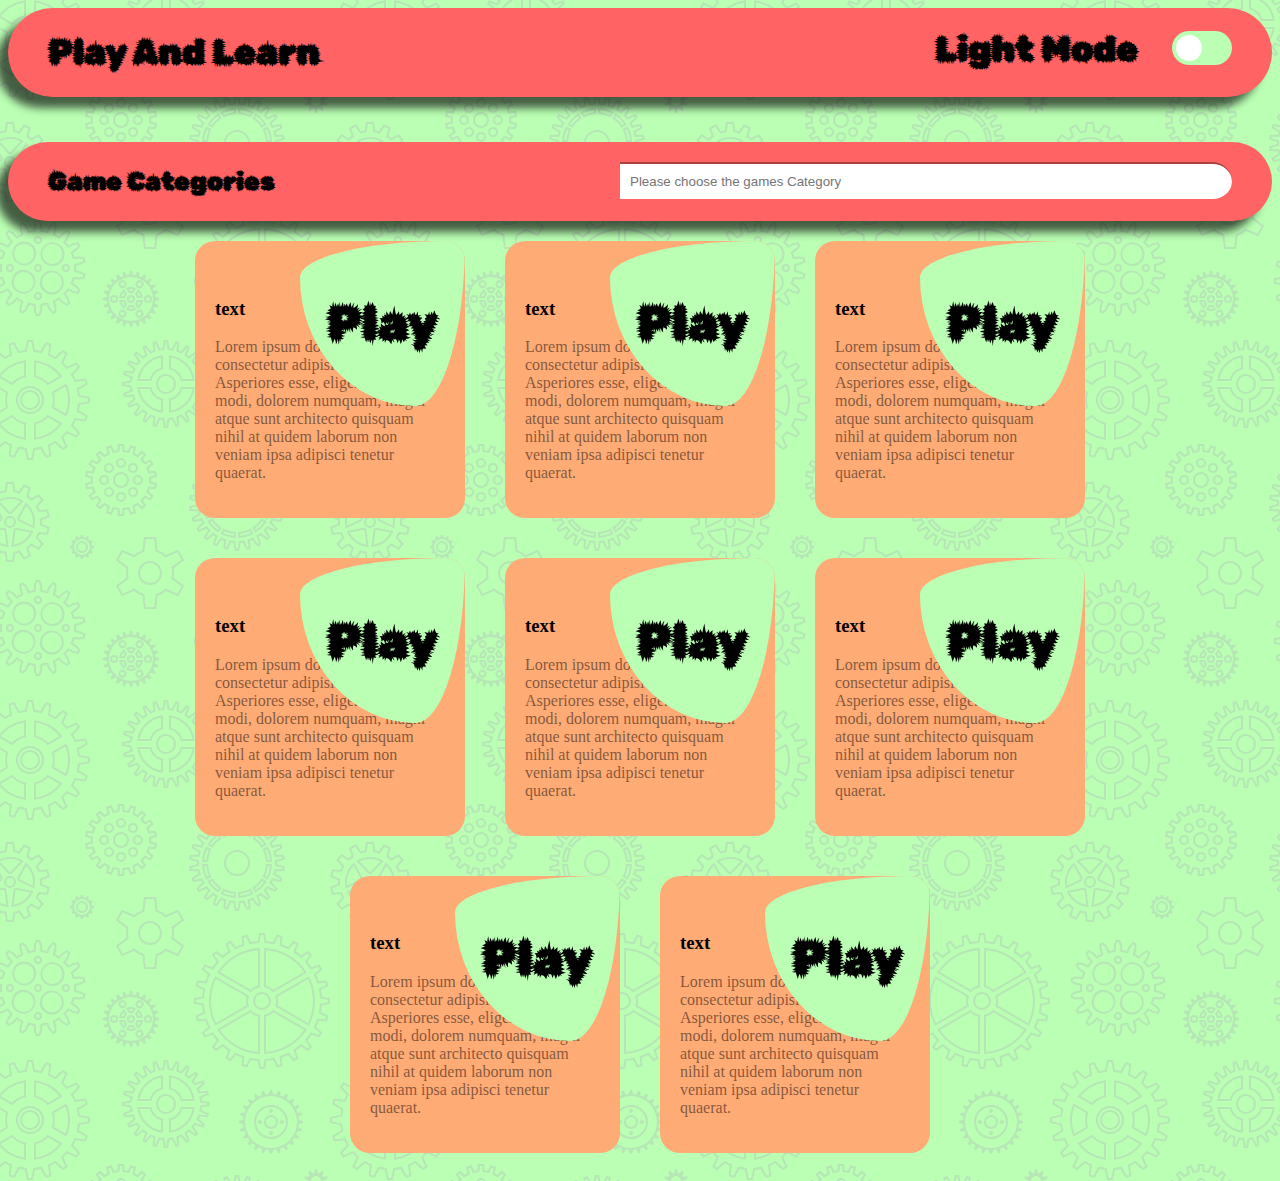
==== index.html @ 205e4d9d "creating nav ,  catagory and box HTML and CSS" ====
<!DOCTYPE html>
<html lang="en">
<head>
    <meta charset="UTF-8">
    <meta http-equiv="X-UA-Compatible" content="IE=edge">
    <meta name="viewport" content="width=device-width, initial-scale=1.0">
    <!-- font awesome -->
    <link rel="stylesheet" href="https://use.fontawesome.com/releases/v5.15.4/css/all.css" integrity="sha384-DyZ88mC6Up2uqS4h/KRgHuoeGwBcD4Ng9SiP4dIRy0EXTlnuz47vAwmeGwVChigm" crossorigin="anonymous">
    <title>Learn and play</title>
    <link rel="stylesheet" href="css/style.css">
</head>
<body>
    <nav>
        <div class="container">
            <div class="lift-side">
                <div class="title">
                    <h1>Play And Learn</h1>
                </div>
            </div>
            <div class="right-side">
                <div class="theme-switch-wrapper">
                    <span id="toggle-icon">
                        <span class="toggle-text">Light Mode</span>
                        <i class="fas fa-sun"></i>
                    </span>
                    <label class="theme-switch">
                        <input type="checkbox">
                        <div class="slider round"></div>
                    </label>
               </div>
            </div>
        </div>
    </nav>
    <div class="category-section">
        <div class="container">
            <div class="category-box">
                <label for="game-categoryr">Game Categories</label>
                <input list="game-category" id="game-category-input" name="game-category-input" 
                placeholder="Please choose the games Category"/>
                <datalist id="game-category">
                    <option value="fast typing">
                    <option value="english">
                  </datalist>
            </div>
        </div>
    </div>
    <div class="link-section">
        <div class="container">
            <div class="box-container">
                <div class="box">
                    <div class="color">
                        <p>Play</p>
                    </div>
                    <div class="img">
                        <img src="https://cdn.vox-cdn.com/thumbor/6itLJS9BZ-B5gXPjM1AB_z-ZKVI=/0x0:3000x2000/1200x800/filters:focal(1260x760:1740x1240)/cdn.vox-cdn.com/uploads/chorus_image/image/65890203/iStock_1067331614.7.jpg" alt="">
                    </div>
                    <div class="box-text">
                        <div class="header">
                            <h3>text</h3>
                        </div>
                        <div class="description">
                            <p>Lorem ipsum dolor sit amet consectetur adipisicing elit. Asperiores esse, eligendi fugiat modi, dolorem numquam, magni atque sunt architecto quisquam nihil at quidem laborum non veniam ipsa adipisci tenetur quaerat.</p>
                        </div>
                    </div>
                </div>
                <div class="box">
                    <div class="color">
                        <p>Play</p>
                    </div>
                    <div class="img">
                        <img src="https://cdn.vox-cdn.com/thumbor/6itLJS9BZ-B5gXPjM1AB_z-ZKVI=/0x0:3000x2000/1200x800/filters:focal(1260x760:1740x1240)/cdn.vox-cdn.com/uploads/chorus_image/image/65890203/iStock_1067331614.7.jpg" alt="">
                    </div>
                    <div class="box-text">
                        <div class="header">
                            <h3>text</h3>
                        </div>
                        <div class="description">
                            <p>Lorem ipsum dolor sit amet consectetur adipisicing elit. Asperiores esse, eligendi fugiat modi, dolorem numquam, magni atque sunt architecto quisquam nihil at quidem laborum non veniam ipsa adipisci tenetur quaerat.</p>
                        </div>
                    </div>
                </div>
                <div class="box">
                    <div class="color">
                        <p>Play</p>
                    </div>
                    <div class="img">
                        <img src="https://cdn.vox-cdn.com/thumbor/6itLJS9BZ-B5gXPjM1AB_z-ZKVI=/0x0:3000x2000/1200x800/filters:focal(1260x760:1740x1240)/cdn.vox-cdn.com/uploads/chorus_image/image/65890203/iStock_1067331614.7.jpg" alt="">
                    </div>
                    <div class="box-text">
                        <div class="header">
                            <h3>text</h3>
                        </div>
                        <div class="description">
                            <p>Lorem ipsum dolor sit amet consectetur adipisicing elit. Asperiores esse, eligendi fugiat modi, dolorem numquam, magni atque sunt architecto quisquam nihil at quidem laborum non veniam ipsa adipisci tenetur quaerat.</p>
                        </div>
                    </div>
                </div>
                <div class="box">
                    <div class="color">
                        <p>Play</p>
                    </div>
                    <div class="img">
                        <img src="https://cdn.vox-cdn.com/thumbor/6itLJS9BZ-B5gXPjM1AB_z-ZKVI=/0x0:3000x2000/1200x800/filters:focal(1260x760:1740x1240)/cdn.vox-cdn.com/uploads/chorus_image/image/65890203/iStock_1067331614.7.jpg" alt="">
                    </div>
                    <div class="box-text">
                        <div class="header">
                            <h3>text</h3>
                        </div>
                        <div class="description">
                            <p>Lorem ipsum dolor sit amet consectetur adipisicing elit. Asperiores esse, eligendi fugiat modi, dolorem numquam, magni atque sunt architecto quisquam nihil at quidem laborum non veniam ipsa adipisci tenetur quaerat.</p>
                        </div>
                    </div>
                </div>
                <div class="box">
                    <div class="color">
                        <p>Play</p>
                    </div>
                    <div class="img">
                        <img src="https://cdn.vox-cdn.com/thumbor/6itLJS9BZ-B5gXPjM1AB_z-ZKVI=/0x0:3000x2000/1200x800/filters:focal(1260x760:1740x1240)/cdn.vox-cdn.com/uploads/chorus_image/image/65890203/iStock_1067331614.7.jpg" alt="">
                    </div>
                    <div class="box-text">
                        <div class="header">
                            <h3>text</h3>
                        </div>
                        <div class="description">
                            <p>Lorem ipsum dolor sit amet consectetur adipisicing elit. Asperiores esse, eligendi fugiat modi, dolorem numquam, magni atque sunt architecto quisquam nihil at quidem laborum non veniam ipsa adipisci tenetur quaerat.</p>
                        </div>
                    </div>
                </div>
                <div class="box">
                    <div class="color">
                        <p>Play</p>
                    </div>
                    <div class="img">
                        <img src="https://cdn.vox-cdn.com/thumbor/6itLJS9BZ-B5gXPjM1AB_z-ZKVI=/0x0:3000x2000/1200x800/filters:focal(1260x760:1740x1240)/cdn.vox-cdn.com/uploads/chorus_image/image/65890203/iStock_1067331614.7.jpg" alt="">
                    </div>
                    <div class="box-text">
                        <div class="header">
                            <h3>text</h3>
                        </div>
                        <div class="description">
                            <p>Lorem ipsum dolor sit amet consectetur adipisicing elit. Asperiores esse, eligendi fugiat modi, dolorem numquam, magni atque sunt architecto quisquam nihil at quidem laborum non veniam ipsa adipisci tenetur quaerat.</p>
                        </div>
                    </div>
                </div>
                <div class="box">
                    <div class="color">
                        <p>Play</p>
                    </div>
                    <div class="img">
                        <img src="https://cdn.vox-cdn.com/thumbor/6itLJS9BZ-B5gXPjM1AB_z-ZKVI=/0x0:3000x2000/1200x800/filters:focal(1260x760:1740x1240)/cdn.vox-cdn.com/uploads/chorus_image/image/65890203/iStock_1067331614.7.jpg" alt="">
                    </div>
                    <div class="box-text">
                        <div class="header">
                            <h3>text</h3>
                        </div>
                        <div class="description">
                            <p>Lorem ipsum dolor sit amet consectetur adipisicing elit. Asperiores esse, eligendi fugiat modi, dolorem numquam, magni atque sunt architecto quisquam nihil at quidem laborum non veniam ipsa adipisci tenetur quaerat.</p>
                        </div>
                    </div>
                </div>
                <div class="box">
                    <div class="color">
                        <p>Play</p>
                    </div>
                    <div class="img">
                        <img src="https://cdn.vox-cdn.com/thumbor/6itLJS9BZ-B5gXPjM1AB_z-ZKVI=/0x0:3000x2000/1200x800/filters:focal(1260x760:1740x1240)/cdn.vox-cdn.com/uploads/chorus_image/image/65890203/iStock_1067331614.7.jpg" alt="">
                    </div>
                    <div class="box-text">
                        <div class="header">
                            <h3>text</h3>
                        </div>
                        <div class="description">
                            <p>Lorem ipsum dolor sit amet consectetur adipisicing elit. Asperiores esse, eligendi fugiat modi, dolorem numquam, magni atque sunt architecto quisquam nihil at quidem laborum non veniam ipsa adipisci tenetur quaerat.</p>
                        </div>
                    </div>
                </div>
            </div>
        </div>
    </div>
    <script src="js/index.js"></script>
</body>
</html>
---- css/style.css ----
@import url("https://fonts.googleapis.com/css2?family=Barlow:wght@100;200;300;400;500;600;700;800&family=Comfortaa&family=Inconsolata:wght@200;300;400;500;600;700;800;900&family=Kaushan+Script&family=Montserrat:wght@100;200;300;400;500;800&family=Oswald:wght@200;300;400;500;600;700&family=Rubik+Beastly&display=swap");

:root {
  --color1: #ff6363;
  --color2: #ffab76;
  --color3: #fffda2;
  --color4: #baffb4;
  --textColor: black;
  --PColor: rgba(0, 0, 0, 0.5);
  --shadow: #000000a1;
}

[data-theme="dark"] {
  --color2: #527374;
  --color1: #4fbdba;
  --color3: #35858b;
  --color4: #072227;
  --textColor: white;
  --PColor: rgba(255, 255, 255, 0.5);
  --shadow: #8b8989a1;
}

body {
  background-color: var(--color4);
  background-image: url("data:image/svg+xml,%3Csvg xmlns='http://www.w3.org/2000/svg' width='360' height='360' viewBox='0 0 360 360'%3E%3Cpath fill='%23a89bbd' fill-opacity='0.26' d='M0 85.02l4.62-4.27a49.09 49.09 0 0 0 7.33 3.74l-1.2 10.24 2.66.87 5.05-9c2.62.65 5.34 1.08 8.12 1.28L28.6 98h2.8l2.02-10.12c2.74-.2 5.46-.62 8.12-1.28l5.05 8.99 2.66-.86-1.2-10.24c2.55-1.03 5-2.29 7.33-3.74l7.58 7 2.26-1.65-4.3-9.38a48.3 48.3 0 0 0 5.8-5.8l9.38 4.3 1.65-2.26-7-7.58a49.09 49.09 0 0 0 3.74-7.33l10.24 1.2.87-2.66-9-5.05a48.07 48.07 0 0 0 1.28-8.12L88 41.4v-2.8l-10.12-2.02c-.2-2.74-.62-5.46-1.28-8.12l8.99-5.05-.86-2.66-10.24 1.2c-1.03-2.55-2.29-5-3.74-7.33l7-7.58-1.65-2.26-9.38 4.3a48.3 48.3 0 0 0-5.8-5.8L62.42 0h2.16l-1.25 2.72a50.31 50.31 0 0 1 3.95 3.95l9.5-4.36 3.52 4.85-7.08 7.68c.94 1.6 1.79 3.27 2.54 4.98l10.38-1.21 1.85 5.7-9.11 5.12c.39 1.8.68 3.65.87 5.52L90 37v6l-10.25 2.05a49.9 49.9 0 0 1-.87 5.52l9.11 5.12-1.85 5.7-10.38-1.21c-.75 1.7-1.6 3.37-2.54 4.98l7.08 7.68-3.52 4.85-9.5-4.36a50.31 50.31 0 0 1-3.95 3.95l4.36 9.5-4.85 3.52-7.68-7.08c-1.6.94-3.27 1.79-4.98 2.54l1.21 10.38-5.7 1.85-5.12-9.11c-1.8.39-3.65.68-5.52.87L33 100h-6l-2.05-10.25a49.9 49.9 0 0 1-5.52-.87l-5.12 9.11-5.7-1.85 1.21-10.38c-1.7-.75-3.37-1.6-4.98-2.54L0 87.68v-2.66zM0 52.7V27.3l8.38 4.84a22.96 22.96 0 0 0 0 15.72L0 52.7zm0-39.16A39.91 39.91 0 0 1 26 .2v17.15a22.98 22.98 0 0 0-13.62 7.86L0 18.06v-4.52zm0 52.92v-4.52l12.38-7.15A22.98 22.98 0 0 0 26 62.65V79.8A39.91 39.91 0 0 1 0 66.46zM34 79.8V62.65a22.98 22.98 0 0 0 13.62-7.86l14.85 8.58A39.97 39.97 0 0 1 34 79.8zm32.48-23.36l-14.86-8.58a22.96 22.96 0 0 0 0-15.72l14.86-8.58A39.86 39.86 0 0 1 70 40a39.9 39.9 0 0 1-3.52 16.44zm-4.01-39.8L47.62 25.2A22.98 22.98 0 0 0 34 17.35V.2a39.97 39.97 0 0 1 28.47 16.43v.01zM0 50.38l5.98-3.45a25.01 25.01 0 0 1 0-13.88L0 29.6v20.78zm.5-34.35l11.48 6.63c3.27-3.4 7.44-5.8 12.02-6.94V2.47A37.96 37.96 0 0 0 .5 16.04v-.01zm0 47.92A37.96 37.96 0 0 0 24 77.53V64.28a24.97 24.97 0 0 1-12.02-6.95L.5 63.96v-.01zM36 77.53a37.96 37.96 0 0 0 23.5-13.57l-11.48-6.63A24.97 24.97 0 0 1 36 64.28v13.25zm29.5-23.96a37.91 37.91 0 0 0 0-27.14l-11.48 6.63a25.01 25.01 0 0 1 0 13.88l11.49 6.63h-.01zm-6-37.53A37.96 37.96 0 0 0 36 2.47v13.25c4.66 1.15 8.8 3.6 12.02 6.95l11.48-6.63zM30 54a14 14 0 1 1 0-28 14 14 0 0 1 0 28zm0-2a12 12 0 1 0 0-24 12 12 0 0 0 0 24zm0-2a10 10 0 1 1 0-20 10 10 0 0 1 0 20zm0-2a8 8 0 1 0 0-16 8 8 0 0 0 0 16zm77.47 45.17l-1.62-5.97 5.67-2.06 2.61 5.64c1.09-.25 2.2-.44 3.33-.58l.52-6.2h6.04l.52 6.2c1.13.14 2.24.33 3.33.58l2.6-5.64 5.68 2.06-1.62 5.97c1.02.51 2 1.07 2.95 1.69l4.35-4.38 4.62 3.88-3.53 5c.8.84 1.53 1.71 2.23 2.62l5.52-2.6 3.02 5.23-4.98 3.46c.46 1.06.86 2.14 1.2 3.25l6.02-.54 1.05 5.94-5.84 1.54c.07 1.16.07 2.32 0 3.48l5.84 1.54-1.05 5.94-6.02-.54c-.34 1.1-.74 2.2-1.2 3.25l4.98 3.46-3.02 5.22-5.52-2.6c-.7.92-1.44 1.8-2.23 2.62l3.53 5-4.62 3.89-4.35-4.38a30.2 30.2 0 0 1-2.95 1.69l1.62 5.97-5.67 2.06-2.61-5.64c-1.09.25-2.2.44-3.33.58l-.52 6.2h-6.04l-.52-6.2a30.27 30.27 0 0 1-3.33-.58l-2.6 5.64-5.68-2.06 1.62-5.97c-1.01-.5-2-1.07-2.95-1.69l-4.35 4.38-4.62-3.88 3.53-5a32.5 32.5 0 0 1-2.23-2.62l-5.52 2.6-3.02-5.23 4.98-3.46a29.66 29.66 0 0 1-1.2-3.25l-6.02.54-1.05-5.94 5.84-1.54a30.28 30.28 0 0 1 0-3.48l-5.84-1.54 1.05-5.94 6.02.54c.34-1.1.74-2.2 1.2-3.25l-4.98-3.46 3.02-5.22 5.52 2.6c.7-.92 1.44-1.8 2.23-2.62l-3.53-5 4.62-3.89 4.35 4.38a30.2 30.2 0 0 1 2.95-1.69zm15.2-1.12l-.5-6.05h-2.34l-.5 6.05c-2.18.13-4.3.5-6.32 1.1l-2.54-5.5-2.2.8 1.6 5.85a27.97 27.97 0 0 0-5.56 3.21l-4.27-4.3-1.79 1.5 3.5 4.95a28.14 28.14 0 0 0-4.12 4.92l-5.5-2.59-1.16 2.02 4.98 3.46a27.8 27.8 0 0 0-2.2 6.03l-6.03-.55-.4 2.3 5.86 1.54a28.3 28.3 0 0 0 0 6.42l-5.87 1.55.4 2.3 6.05-.56a27.8 27.8 0 0 0 2.2 6.03l-5 3.47 1.17 2.02 5.49-2.59a28.14 28.14 0 0 0 4.12 4.92l-3.5 4.96 1.79 1.5 4.27-4.31a27.97 27.97 0 0 0 5.56 3.21l-1.6 5.85 2.2.8 2.54-5.5c2.02.6 4.14.97 6.32 1.1l.5 6.05h2.34l.5-6.05c2.18-.13 4.3-.5 6.32-1.1l2.54 5.5 2.2-.8-1.6-5.85a27.97 27.97 0 0 0 5.56-3.21l4.27 4.3 1.79-1.5-3.5-4.95a28.14 28.14 0 0 0 4.12-4.92l5.5 2.59 1.16-2.02-4.98-3.46a27.8 27.8 0 0 0 2.2-6.03l6.03.55.4-2.3-5.86-1.54a28.3 28.3 0 0 0 0-6.42l5.87-1.55-.4-2.3-6.05.56a27.8 27.8 0 0 0-2.2-6.03l4.99-3.46-1.17-2.02-5.49 2.59a28.14 28.14 0 0 0-4.12-4.92l3.5-4.96-1.79-1.5-4.27 4.31a27.97 27.97 0 0 0-5.56-3.21l1.6-5.85-2.2-.8-2.54 5.5c-2.02-.6-4.14-.97-6.32-1.1l.01-.01zM121 128a8 8 0 1 1 0-16 8 8 0 0 1 0 16zm0-2a6 6 0 1 0 0-12 6 6 0 0 0 0 12zm0-18a5 5 0 1 1 0-10 5 5 0 0 1 0 10zm8.49 3.51a5 5 0 1 1 6.95-7.2 5 5 0 0 1-6.95 7.2zM133 120a5 5 0 1 1 10 0 5 5 0 0 1-10 0zm-3.51 8.49a5 5 0 1 1 7.2 6.95 5 5 0 0 1-7.2-6.95zM121 132a5 5 0 1 1 0 10 5 5 0 0 1 0-10zm-8.49-3.51a5 5 0 1 1-6.95 7.2 5 5 0 0 1 6.95-7.2zM109 120a5 5 0 1 1-10 0 5 5 0 0 1 10 0zm3.51-8.49a5 5 0 1 1-7.2-6.95 5 5 0 0 1 7.2 6.95zM121 106a3 3 0 1 0 0-6 3 3 0 0 0 0 6zm9.9 4.1a3 3 0 1 0 4.39-4.09 3 3 0 0 0-4.39 4.09zm4.1 9.9a3 3 0 1 0 6 0 3 3 0 0 0-6 0zm-4.1 9.9a3 3 0 1 0 4.09 4.39 3 3 0 0 0-4.09-4.39zM121 134a3 3 0 1 0 0 6 3 3 0 0 0 0-6zm-9.9-4.1a3 3 0 1 0-4.39 4.09 3 3 0 0 0 4.39-4.09zM107 120a3 3 0 1 0-6 0 3 3 0 0 0 6 0zm4.1-9.9a3 3 0 1 0-4.09-4.39 3 3 0 0 0 4.09 4.39zm129.42-6.95v.01c.87.07 1.74.17 2.6.3l1.5-3.91 1.94-3.64 3.89.97v4.13l-.5 4.13c.83.28 1.64.59 2.44.93l2.42-3.43 2.76-3.07 3.54 1.88-1 4-1.49 3.89c.73.47 1.45.97 2.15 1.49l3.19-2.76 3.42-2.3 2.97 2.67-1.93 3.65-2.38 3.4c.6.64 1.2 1.3 1.76 1.99l3.68-1.94 3.85-1.48 2.29 3.28-2.7 3.11-3.12 2.82c.43.76.84 1.53 1.22 2.32l4.04-1 4.1-.5 1.43 3.73-3.37 2.37-3.7 1.98c.23.84.44 1.68.62 2.54l4.17.01 4.1.5.48 3.97-3.85 1.48-4.06 1.02c.03.87.03 1.75 0 2.62l4.06 1.02 3.85 1.48-.48 3.97-4.1.51h-4.17c-.18.86-.39 1.71-.63 2.54l3.7 1.98 3.38 2.37-1.43 3.73-4.1-.5-4.04-1c-.38.79-.79 1.56-1.22 2.32l3.13 2.82 2.7 3.11-2.3 3.28-3.85-1.48-3.68-1.95a37 37 0 0 1-1.76 2l2.38 3.41 1.93 3.64-2.97 2.67-3.42-2.3-3.19-2.76a40.1 40.1 0 0 1-2.15 1.48l1.48 3.9 1 4-3.53 1.88-2.76-3.07-2.42-3.43c-.8.33-1.61.65-2.45.93l.5 4.13v4.13l-3.88.97-1.94-3.65-1.5-3.9c-.86.13-1.73.23-2.6.31L240 187l-1 4h-4l-1-4-.52-4.16a37.6 37.6 0 0 1-2.6-.3l-1.5 3.91-1.94 3.64-3.89-.97v-4.13l.5-4.13c-.83-.28-1.64-.59-2.44-.93l-2.42 3.43-2.76 3.07-3.54-1.88 1-4 1.49-3.89c-.74-.47-1.45-.97-2.15-1.49l-3.19 2.76-3.42 2.3-2.97-2.67 1.93-3.65 2.38-3.4c-.61-.65-1.2-1.31-1.76-1.99l-3.68 1.94-3.85 1.48-2.29-3.28 2.7-3.11 3.12-2.82c-.43-.76-.84-1.53-1.22-2.32l-4.04 1-4.1.5-1.43-3.73 3.37-2.37 3.7-1.98c-.23-.84-.44-1.68-.62-2.54l-4.17-.01-4.1-.5-.48-3.97 3.85-1.48 4.06-1.02c-.03-.87-.03-1.75 0-2.62l-4.06-1.02-3.85-1.48.48-3.97 4.1-.51h4.17c.18-.86.39-1.71.63-2.54l-3.7-1.98-3.38-2.37 1.43-3.73 4.1.5 4.04 1c.38-.79.79-1.56 1.22-2.32l-3.13-2.82-2.7-3.11 2.3-3.28 3.85 1.48 3.68 1.95a37 37 0 0 1 1.76-2l-2.38-3.41-1.93-3.64 2.97-2.67 3.42 2.3 3.19 2.76c.7-.52 1.41-1.02 2.15-1.48l-1.48-3.9-1-4 3.53-1.88 2.76 3.07 2.42 3.43c.8-.33 1.61-.65 2.45-.93l-.5-4.13v-4.13l3.88-.97 1.94 3.65 1.5 3.9c.86-.13 1.73-.23 2.6-.31L234 99l1-4h4l1 4 .52 4.15zm-14.3 3.4c-1.83.54-3.6 1.21-5.3 2l-3.5-4.97-1.38-1.53-.88.47.5 2 2.16 5.67a38.09 38.09 0 0 0-4.66 3.22l-4.61-4-1.71-1.15-.75.67.97 1.82 3.47 4.98a38.22 38.22 0 0 0-3.79 4.28l-5.37-2.84-1.92-.74-.57.82 1.35 1.56 4.52 4.09a37.9 37.9 0 0 0-2.64 5l-5.89-1.45-2.04-.25-.36.94 1.69 1.18 5.36 2.87a37.74 37.74 0 0 0-1.35 5.5l-6.08.01-2.04.25-.12 1 1.92.73 5.9 1.5a38.54 38.54 0 0 0 0 5.65l-5.9 1.49-1.92.74.12.99 2.04.25 6.08.01c.31 1.86.77 3.7 1.35 5.5l-5.36 2.87-1.7 1.18.37.94 2.04-.25 5.9-1.46a37.9 37.9 0 0 0 2.63 5.01l-4.52 4.1-1.35 1.55.57.82 1.92-.74 5.37-2.84a38.22 38.22 0 0 0 3.8 4.28l-3.48 4.98-.97 1.82.75.67 1.7-1.15 4.62-4a38.09 38.09 0 0 0 4.66 3.22l-2.17 5.67-.5 2 .89.47 1.38-1.53 3.5-4.98c1.7.8 3.47 1.47 5.3 2l-.73 6.04v2.06l.97.24.97-1.82 2.2-5.68c1.83.36 3.7.6 5.62.68L236 187l.5 2h1l.5-2 .75-6.04a38.2 38.2 0 0 0 5.62-.68l2.2 5.68.97 1.82.97-.24v-2.06l-.73-6.03c1.83-.54 3.6-1.21 5.3-2l3.5 4.97 1.38 1.53.88-.47-.5-2-2.16-5.67a38.09 38.09 0 0 0 4.66-3.22l4.61 4 1.71 1.15.75-.67-.97-1.82-3.47-4.98a38.22 38.22 0 0 0 3.79-4.28l5.37 2.84 1.92.74.57-.82-1.35-1.56-4.52-4.09c1-1.6 1.88-3.27 2.64-5l5.89 1.45 2.04.25.36-.94-1.69-1.18-5.36-2.87a37.4 37.4 0 0 0 1.35-5.5l6.08-.01 2.04-.25.12-1-1.92-.73-5.9-1.5c.14-1.88.14-3.77 0-5.65l5.9-1.49 1.92-.74-.12-.99-2.04-.25-6.08-.01a37.4 37.4 0 0 0-1.35-5.5l5.36-2.87 1.7-1.18-.37-.94-2.04.25-5.9 1.46a37.9 37.9 0 0 0-2.63-5.01l4.52-4.1 1.35-1.55-.57-.82-1.92.74-5.37 2.84a38.22 38.22 0 0 0-3.8-4.28l3.48-4.98.97-1.82-.75-.67-1.7 1.15-4.62 4a38.09 38.09 0 0 0-4.66-3.22l2.17-5.67.5-2-.89-.47-1.38 1.53-3.5 4.98c-1.7-.8-3.47-1.47-5.3-2l.73-6.04v-2.06l-.97-.24-.97 1.82-2.2 5.68c-1.83-.36-3.7-.6-5.62-.68L238 99l-.5-2h-1l-.5 2-.75 6.04c-1.92.09-3.8.32-5.62.68l-2.2-5.68-.97-1.82-.97.24v2.06l.73 6.03zm-5.85 5.65A34.82 34.82 0 0 1 236 108v6a28.8 28.8 0 0 0-12.63 3.39l-3-5.2v.01zm2.8.83l1 1.74a30.8 30.8 0 0 1 9.83-2.63v-2.01a32.8 32.8 0 0 0-10.83 2.9zm-4.53.17l3 5.2a29.12 29.12 0 0 0-9.24 9.24l-5.2-3a35.18 35.18 0 0 1 11.44-11.44zm-.67 2.84a33.19 33.19 0 0 0-7.93 7.93l1.74 1a31.18 31.18 0 0 1 7.2-7.2l-1.01-1.73zm-11.77 10.33h-.01l5.2 3A28.8 28.8 0 0 0 208 142h-6a34.82 34.82 0 0 1 4.2-15.63zm.83 2.8a32.8 32.8 0 0 0-2.9 10.83h2.01a30.8 30.8 0 0 1 2.63-9.83l-1.74-1zM202.01 144h6.01c.15 4.41 1.3 8.73 3.38 12.63l-5.2 3a34.82 34.82 0 0 1-4.19-15.63zm2.12 2a32.8 32.8 0 0 0 2.9 10.84l1.74-1a30.8 30.8 0 0 1-2.63-9.84h-2.01zm3.07 15.36l5.2-3c2.34 3.74 5.5 6.9 9.24 9.24l-3 5.2a35.18 35.18 0 0 1-11.44-11.44zm2.84.67a33.19 33.19 0 0 0 7.93 7.93l1-1.74a31.18 31.18 0 0 1-7.2-7.2l-1.73 1.01zm10.33 11.77v.01l3-5.2A28.85 28.85 0 0 0 236 172v6a34.82 34.82 0 0 1-15.63-4.2zm2.8-.83a32.8 32.8 0 0 0 10.83 2.9v-2.01a30.8 30.8 0 0 1-9.83-2.63l-1 1.74zm14.83 5.02v-6.01c4.41-.15 8.73-1.3 12.63-3.38l3 5.2a34.82 34.82 0 0 1-15.63 4.19zm2-2.12a32.8 32.8 0 0 0 10.84-2.9l-1-1.74a30.8 30.8 0 0 1-9.84 2.63v2.01zm15.36-3.07l-3-5.2c3.74-2.34 6.9-5.5 9.24-9.24l5.2 3a35.18 35.18 0 0 1-11.44 11.44zm.67-2.84a33.19 33.19 0 0 0 7.93-7.93l-1.74-1a31.18 31.18 0 0 1-7.2 7.2l1.01 1.73zm11.77-10.33h.01l-5.2-3A28.85 28.85 0 0 0 266 144h6a34.82 34.82 0 0 1-4.2 15.63zm-.83-2.8a32.8 32.8 0 0 0 2.9-10.83h-2.01a30.8 30.8 0 0 1-2.63 9.83l1.74 1zm5.02-14.83h-6.01a28.85 28.85 0 0 0-3.38-12.63l5.2-3a34.82 34.82 0 0 1 4.19 15.63zm-2.12-2a32.8 32.8 0 0 0-2.9-10.84l-1.74 1a30.8 30.8 0 0 1 2.63 9.84h2.01zm-3.07-15.36l-5.2 3a29.12 29.12 0 0 0-9.24-9.24l3-5.2a35.18 35.18 0 0 1 11.44 11.44zm-2.84-.67a33.19 33.19 0 0 0-7.93-7.93l-1 1.74a31.18 31.18 0 0 1 7.2 7.2l1.73-1.01zM238 108a34.82 34.82 0 0 1 15.63 4.19l-3 5.2a28.85 28.85 0 0 0-12.63-3.38V108zm12.84 5.02a32.8 32.8 0 0 0-10.84-2.9v2.01a30.8 30.8 0 0 1 9.83 2.63l1-1.74h.01zM237 156a13 13 0 1 1 0-26 13 13 0 0 1 0 26zm0-2a11 11 0 1 0 0-22 11 11 0 0 0 0 22zM137.54 0h56.92l-.74 1.03c.57.7 1.12 1.4 1.64 2.14l7.75-2.9 2 3.46-6.38 5.25c.37.82.72 1.65 1.03 2.5l8.22-.8 1.04 3.86-7.52 3.43c.15.88.26 1.77.35 2.67L210 22v4l-8.15 1.36c-.09.9-.2 1.8-.35 2.67l7.52 3.43-1.04 3.86-8.22-.8c-.31.85-.66 1.68-1.03 2.5l6.38 5.25-2 3.46-7.75-2.9c-.52.74-1.07 1.45-1.64 2.14l4.8 6.73-2.82 2.83-6.73-4.8c-.7.56-1.4 1.11-2.14 1.63l2.9 7.75-3.46 2-5.25-6.38c-.82.37-1.65.72-2.5 1.03l.8 8.22-3.86 1.04-3.43-7.52c-.88.15-1.77.26-2.67.35L168 68h-4l-1.36-8.15c-.9-.09-1.8-.2-2.67-.35l-3.43 7.52-3.86-1.04.8-8.22c-.85-.31-1.68-.66-2.5-1.03l-5.25 6.38-3.46-2 2.9-7.75a36.15 36.15 0 0 1-2.14-1.64l-6.73 4.8-2.83-2.82 4.8-6.73c-.56-.7-1.11-1.4-1.63-2.14l-7.75 2.9-2-3.46 6.38-5.25c-.37-.82-.72-1.65-1.03-2.5l-8.22.8-1.04-3.86 7.52-3.43c-.15-.88-.26-1.77-.35-2.67L122 26v-4l8.15-1.36c.09-.9.2-1.8.35-2.67l-7.52-3.43 1.04-3.86 8.22.8c.31-.85.66-1.68 1.03-2.5l-6.38-5.25 2-3.46 7.75 2.9c.52-.74 1.07-1.45 1.64-2.14L137.54 0zm2.43 0l.83 1.17a34.14 34.14 0 0 0-3.38 4.4l-7.63-2.86-.33.58 6.29 5.18a33.79 33.79 0 0 0-2.13 5.12l-8.1-.78-.18.64 7.42 3.37a34.02 34.02 0 0 0-.72 5.5L124 23.68v.66l8.04 1.34c.1 1.88.33 3.72.72 5.5l-7.42 3.38.18.64 8.1-.78a33.88 33.88 0 0 0 2.13 5.12l-6.29 5.18.33.58 7.63-2.86c1 1.56 2.14 3.03 3.38 4.4l-4.73 6.63.47.47 6.63-4.73a34.14 34.14 0 0 0 4.4 3.38l-2.86 7.63.58.33 5.18-6.29c1.63.84 3.35 1.56 5.12 2.13l-.78 8.1.64.18 3.37-7.42c1.79.39 3.63.63 5.5.72l1.35 8.04h.66l1.34-8.04c1.88-.1 3.72-.33 5.5-.72l3.38 7.42.64-.18-.78-8.1a33.88 33.88 0 0 0 5.12-2.13l5.18 6.29.58-.33-2.86-7.63c1.56-1 3.03-2.14 4.4-3.38l6.63 4.73.47-.47-4.73-6.63a34.14 34.14 0 0 0 3.38-4.4l7.63 2.86.33-.58-6.29-5.18a33.79 33.79 0 0 0 2.13-5.12l8.1.78.18-.64-7.42-3.37c.39-1.79.63-3.63.72-5.5l8.04-1.35v-.66l-8.04-1.34c-.1-1.88-.33-3.72-.72-5.5l7.42-3.38-.18-.64-8.1.78a33.79 33.79 0 0 0-2.13-5.12l6.29-5.18-.33-.58-7.63 2.86c-1-1.56-2.14-3.03-3.38-4.4l.83-1.17h-52.06V0zm-2.82 27h14.15A15.02 15.02 0 0 0 163 38.7v14.15A29.01 29.01 0 0 1 137.15 27zm12.57-27H163v9.3A15.02 15.02 0 0 0 151.3 21h-14.15a28.99 28.99 0 0 1 12.57-21zM169 52.85V38.7A15.02 15.02 0 0 0 180.7 27h14.15A29.01 29.01 0 0 1 169 52.85zM182.28 0a28.99 28.99 0 0 1 12.57 21H180.7A15.02 15.02 0 0 0 169 9.3V0h13.28zm-42.82 29A27.03 27.03 0 0 0 161 50.54V40.25A17.04 17.04 0 0 1 149.75 29h-10.29zm14.16-29a27.04 27.04 0 0 0-14.16 19h10.29A17.04 17.04 0 0 1 161 7.75V0h-7.38zM171 50.54A27.03 27.03 0 0 0 192.54 29h-10.29A17.04 17.04 0 0 1 171 40.25v10.29zM178.38 0H171v7.75A17.04 17.04 0 0 1 182.25 19h10.29a27.04 27.04 0 0 0-14.16-19zM166 34a10 10 0 1 1 0-20 10 10 0 0 1 0 20zm0-2a8 8 0 1 0 0-16 8 8 0 0 0 0 16zm-39.51 176.15l-10.67-7.95 6-10.4 12.23 5.27a23.97 23.97 0 0 1 8.4-4.86L144 177h12l1.55 13.21a23.97 23.97 0 0 1 8.4 4.86l12.23-5.27 6 10.4-10.67 7.95a24 24 0 0 1 0 9.7l10.67 7.95-6 10.4-12.23-5.27a23.97 23.97 0 0 1-8.4 4.86L156 249h-12l-1.55-13.21a23.97 23.97 0 0 1-8.4-4.86l-12.23 5.27-6-10.4 10.67-7.95a24.1 24.1 0 0 1 0-9.7zm29.25-16.4l-1.5-12.75h-8.48l-1.5 12.76c-3.75 1-7.1 2.99-9.79 5.65l-11.8-5.08-4.23 7.34 10.3 7.68c-.98 3.7-.98 7.6 0 11.3l-10.3 7.68 4.23 7.34 11.8-5.08a22.1 22.1 0 0 0 9.8 5.65l1.5 12.76h8.47l1.5-12.76c3.75-1 7.1-2.99 9.79-5.65l11.8 5.08 4.23-7.34-10.3-7.68c.98-3.7.98-7.6 0-11.3l10.3-7.68-4.23-7.34-11.8 5.08a21.98 21.98 0 0 0-9.8-5.65l.01-.01zM150 225a12 12 0 1 1 0-24 12 12 0 0 1 0 24zm0-2a10 10 0 1 0 0-20 10 10 0 0 0 0 20zm3.53 67.72l4.26.07.51 1.93-3.65 2.19c.11.63.2 1.27.25 1.92L159 298v2l-4.1 1.17c-.05.65-.14 1.29-.25 1.92l3.65 2.2-.51 1.92-4.26.07c-.22.61-.47 1.21-.74 1.8l2.96 3.05-1 1.74-4.13-1.04a24.1 24.1 0 0 1-1.18 1.54l2.07 3.72-1.42 1.42-3.72-2.07c-.5.41-1.01.8-1.54 1.18l1.04 4.13-1.74 1-3.05-2.96c-.59.27-1.19.52-1.8.74l-.07 4.26-1.93.51-2.19-3.65c-.63.11-1.27.2-1.92.25L132 327h-2l-1.17-4.1c-.65-.05-1.29-.14-1.92-.25l-2.2 3.65-1.92-.51-.07-4.26c-.61-.22-1.21-.47-1.8-.74l-3.05 2.96-1.74-1 1.04-4.13a24.1 24.1 0 0 1-1.54-1.18l-3.72 2.07-1.42-1.42 2.07-3.72c-.41-.5-.8-1.01-1.18-1.54l-4.13 1.04-1-1.74 2.96-3.05c-.27-.59-.52-1.19-.74-1.8l-4.26-.07-.51-1.93 3.65-2.19c-.11-.63-.2-1.27-.25-1.92L103 300v-2l4.1-1.17c.05-.65.14-1.29.25-1.92l-3.65-2.2.51-1.92 4.26-.07c.22-.61.47-1.21.74-1.8l-2.96-3.05 1-1.74 4.13 1.04c.38-.53.77-1.04 1.18-1.54l-2.07-3.72 1.42-1.42 3.72 2.07c.5-.41 1.01-.8 1.54-1.18l-1.04-4.13 1.74-1 3.05 2.96c.59-.27 1.19-.52 1.8-.74l.07-4.26 1.93-.51 2.19 3.65c.63-.11 1.27-.2 1.92-.25L130 271h2l1.17 4.1c.65.05 1.29.14 1.92.25l2.2-3.65 1.92.51.07 4.26c.61.22 1.21.47 1.8.74l3.05-2.96 1.74 1-1.04 4.13c.53.38 1.04.77 1.54 1.18l3.72-2.07 1.42 1.42-2.07 3.72c.41.5.8 1.01 1.18 1.54l4.13-1.04 1 1.74-2.96 3.05c.27.59.52 1.19.74 1.8zM109 299a22 22 0 1 0 44 0 22 22 0 0 0-44 0zm27.11-10.86l-3 5.22a6 6 0 0 0-4.21 0l-3.01-5.22a11.95 11.95 0 0 1 10.22 0zm1.74 1a12 12 0 0 1 5.1 8.86h-6.01a6.01 6.01 0 0 0-2.1-3.64l3-5.22h.01zm-13.7 0l3.02 5.22a6.01 6.01 0 0 0-2.1 3.64h-6.03a12 12 0 0 1 5.11-8.86zm-5.1 10.86h6.01a6.01 6.01 0 0 0 2.1 3.64l-3 5.22a12 12 0 0 1-5.12-8.86h.01zm6.84 9.86l3-5.22a6 6 0 0 0 4.21 0l3.01 5.22a11.95 11.95 0 0 1-10.22 0zm11.96-1l-3.02-5.22a6.01 6.01 0 0 0 2.1-3.64h6.03a12 12 0 0 1-5.11 8.86zm-4.68-19.62a10.04 10.04 0 0 0-4.34 0l1.05 1.82c.74-.1 1.5-.1 2.24 0l1.05-1.82zm5.2 3l-1.05 1.82c.46.59.84 1.24 1.12 1.94h2.1a9.99 9.99 0 0 0-2.17-3.76zm-14.74 0a9.99 9.99 0 0 0-2.17 3.76h2.1c.28-.7.66-1.35 1.12-1.94l-1.05-1.82zm-2.17 9.76a9.99 9.99 0 0 0 2.17 3.76l1.05-1.82a8.01 8.01 0 0 1-1.12-1.94h-2.1zm7.37 6.76c1.43.32 2.91.32 4.34 0l-1.05-1.82c-.74.1-1.5.1-2.24 0l-1.05 1.82zm9.54-3a9.99 9.99 0 0 0 2.17-3.76h-2.1c-.28.7-.66 1.35-1.12 1.94l1.05 1.82zM127 299a4 4 0 1 1 8 0 4 4 0 0 1-8 0zm2 0a2 2 0 1 0 4 0 2 2 0 0 0-4 0zm15 0a4 4 0 1 1 8 0 4 4 0 0 1-8 0zm-6.5 11.26a4 4 0 1 1 4 6.93 4 4 0 0 1-4-6.93zm-13 0a4 4 0 1 1-4 6.93 4 4 0 0 1 4-6.93zM118 299a4 4 0 1 1-8 0 4 4 0 0 1 8 0zm6.5-11.26a4 4 0 1 1-4-6.93 4 4 0 0 1 4 6.93zm13 0a4 4 0 1 1 4-6.93 4 4 0 0 1-4 6.93zM146 299a2 2 0 1 0 4 0 2 2 0 0 0-4 0zm-7.5 12.99a2 2 0 1 0 1.66 3.64 2 2 0 0 0-1.66-3.64zm-15 0a2 2 0 1 0-2.15 3.38 2 2 0 0 0 2.15-3.38zM116 299a2 2 0 1 0-4 0 2 2 0 0 0 4 0zm7.5-12.99a2 2 0 1 0-1.66-3.64 2 2 0 0 0 1.66 3.64zm15 0a2 2 0 1 0 2.15-3.38 2 2 0 0 0-2.15 3.38zm103.8-61.7l-.8-8.22 5.8-1.55 3.42 7.52c2.26-.43 4.57-.74 6.92-.9L259 213h6l1.36 8.16c2.35.16 4.66.47 6.92.9l3.42-7.52 5.8 1.55-.8 8.22c2.21.77 4.37 1.66 6.45 2.68l5.25-6.38 5.2 3-2.9 7.74a60.25 60.25 0 0 1 5.53 4.25l6.73-4.8 4.24 4.24-4.8 6.73a60.25 60.25 0 0 1 4.25 5.53l7.74-2.9 3 5.2-6.38 5.25a59.62 59.62 0 0 1 2.68 6.45l8.22-.8 1.55 5.8-7.52 3.42c.43 2.26.74 4.57.9 6.92L330 278v6l-8.16 1.36a60.03 60.03 0 0 1-.9 6.92l7.52 3.42-1.55 5.8-8.22-.8a59.62 59.62 0 0 1-2.68 6.45l6.38 5.25-3 5.2-7.74-2.9a60.25 60.25 0 0 1-4.25 5.53l4.8 6.73-4.24 4.24-6.73-4.8a60.25 60.25 0 0 1-5.53 4.25l2.9 7.74-5.2 3-5.25-6.38a59.62 59.62 0 0 1-6.45 2.68l.8 8.22-5.8 1.55-3.42-7.52c-2.26.43-4.57.74-6.92.9L265 349h-6l-1.36-8.16a60.03 60.03 0 0 1-6.92-.9l-3.42 7.52-5.8-1.55.8-8.22a59.62 59.62 0 0 1-6.45-2.68l-5.25 6.38-5.2-3 2.9-7.74a60.25 60.25 0 0 1-5.53-4.25l-6.73 4.8-4.24-4.24 4.8-6.73a60.25 60.25 0 0 1-4.25-5.53l-7.74 2.9-3-5.2 6.38-5.25a59.62 59.62 0 0 1-2.68-6.45l-8.22.8-1.55-5.8 7.52-3.42c-.43-2.29-.73-4.6-.9-6.92L194 284v-6l8.16-1.36c.16-2.35.47-4.66.9-6.92l-7.52-3.42 1.55-5.8 8.22.8c.77-2.2 1.66-4.35 2.68-6.45l-6.38-5.25 3-5.2 7.74 2.9a60.25 60.25 0 0 1 4.25-5.53l-4.8-6.73 4.24-4.24 6.73 4.8a60.25 60.25 0 0 1 5.53-4.25l-2.9-7.74 5.2-3 5.25 6.38a59.62 59.62 0 0 1 6.45-2.68zm2.12 1.4c-3.15 1-6.19 2.27-9.08 3.77l-5.19-6.3-2.3 1.33 2.86 7.65a58.24 58.24 0 0 0-7.79 5.98l-6.65-4.75-1.88 1.88 4.75 6.65a58.24 58.24 0 0 0-5.98 7.79l-7.65-2.86-1.33 2.3 6.3 5.2a57.64 57.64 0 0 0-3.77 9.07l-8.12-.79-.69 2.58 7.43 3.38a58 58 0 0 0-1.27 9.73l-8.06 1.35v2.66l8.06 1.35c.15 3.32.58 6.58 1.27 9.73l-7.43 3.38.7 2.58 8.11-.79c1 3.15 2.27 6.19 3.77 9.08l-6.3 5.19 1.33 2.3 7.65-2.86a58.24 58.24 0 0 0 5.98 7.79l-4.75 6.65 1.88 1.88 6.65-4.75a60.3 60.3 0 0 0 7.79 5.98l-2.86 7.65 2.3 1.33 5.2-6.3a56.99 56.99 0 0 0 9.07 3.77l-.79 8.12 2.58.69 3.38-7.43c3.15.69 6.4 1.12 9.73 1.27l1.35 8.06h2.66l1.35-8.06c3.32-.15 6.58-.58 9.73-1.27l3.38 7.43 2.58-.7-.79-8.11c3.15-1 6.19-2.27 9.08-3.77l5.19 6.3 2.3-1.33-2.86-7.65a58.24 58.24 0 0 0 7.79-5.98l6.65 4.75 1.88-1.88-4.75-6.65a60.3 60.3 0 0 0 5.98-7.79l7.65 2.86 1.33-2.3-6.3-5.2a56.99 56.99 0 0 0 3.77-9.07l8.12.79.69-2.58-7.43-3.38a58 58 0 0 0 1.27-9.73l8.06-1.35v-2.66l-8.06-1.35a58.04 58.04 0 0 0-1.27-9.73l7.43-3.38-.7-2.58-8.11.79c-1-3.15-2.27-6.19-3.77-9.08l6.3-5.19-1.33-2.3-7.65 2.86a58.24 58.24 0 0 0-5.98-7.79l4.75-6.65-1.88-1.88-6.65 4.75a58.24 58.24 0 0 0-7.79-5.98l2.86-7.65-2.3-1.33-5.2 6.3a57.64 57.64 0 0 0-9.07-3.77l.79-8.12-2.58-.69-3.38 7.43a58 58 0 0 0-9.73-1.27l-1.35-8.06h-2.66l-1.35 8.06c-3.32.15-6.58.58-9.73 1.27l-3.38-7.43-2.58.7.79 8.11zm4.58 50.1a13.96 13.96 0 0 0 0 10.39l-33.88 19.55A52.77 52.77 0 0 1 209 281c0-8.94 2.21-17.37 6.12-24.75L249 275.8v.01zm2-3.47l-33.87-19.56A52.97 52.97 0 0 1 260 228.04v39.1a13.99 13.99 0 0 0-9 5.2zm0 17.32a13.99 13.99 0 0 0 9 5.2v39.1a52.97 52.97 0 0 1-42.87-24.74L251 289.66zm13 5.2a13.99 13.99 0 0 0 9-5.2l33.87 19.56A52.97 52.97 0 0 1 264 333.96v-39.1zm11-8.66a13.96 13.96 0 0 0 0-10.4l33.88-19.55A52.77 52.77 0 0 1 315 281c0 8.94-2.21 17.37-6.12 24.75L275 286.2zm-2-13.86a13.99 13.99 0 0 0-9-5.2v-39.1a52.97 52.97 0 0 1 42.87 24.74L273 272.34zm-57.04-13.3A50.8 50.8 0 0 0 211 281a50.8 50.8 0 0 0 4.96 21.96l30.62-17.68c-.78-2.8-.78-5.76 0-8.56l-30.62-17.68zm4-6.93l30.62 17.68a16.08 16.08 0 0 1 7.42-4.29v-35.35a50.96 50.96 0 0 0-38.04 21.96zm0 57.78A50.96 50.96 0 0 0 258 331.85V296.5a15.98 15.98 0 0 1-7.42-4.29l-30.62 17.68zM266 331.85a50.96 50.96 0 0 0 38.04-21.96l-30.62-17.68a16.08 16.08 0 0 1-7.42 4.29v35.35zm42.04-28.89A50.8 50.8 0 0 0 313 281a50.8 50.8 0 0 0-4.96-21.96l-30.62 17.68c.78 2.8.78 5.76 0 8.56l30.62 17.68zm-4-50.85A50.96 50.96 0 0 0 266 230.15v35.35c2.86.74 5.41 2.25 7.42 4.29l30.62-17.68zM262 290a9 9 0 1 1 0-18 9 9 0 0 1 0 18zm0-2a7 7 0 1 0 0-14 7 7 0 0 0 0 14zM0 242.64l2.76.4 4.75 2.27a38.2 38.2 0 0 1 2.85-3.4l-3.06-4.28-1.69-5.11 3.07-2.58 4.74 2.55 3.69 3.76a37.96 37.96 0 0 1 3.84-2.22l-1.42-5.07.17-5.38 3.76-1.37 3.6 4.02 2.17 4.79c1.42-.34 2.88-.6 4.37-.77L34 225l2-5h4l2 5 .4 5.25c1.49.17 2.95.43 4.37.77l2.18-4.8 3.59-4 3.76 1.36.17 5.38-1.42 5.07c1.33.67 2.6 1.41 3.84 2.22l3.69-3.76 4.74-2.55 3.07 2.58-1.69 5.11-3.06 4.29a38.2 38.2 0 0 1 2.85 3.4l4.75-2.28 5.33-.77 2 3.46-3.33 4.23-4.34 2.98c.59 1.36 1.1 2.75 1.52 4.17l5.23-.52 5.27 1.1.7 3.94-4.58 2.84-5.1 1.31a38.6 38.6 0 0 1 0 4.44l5.1 1.3 4.58 2.85-.7 3.93-5.27 1.1-5.23-.5a36.3 36.3 0 0 1-1.52 4.16l4.34 2.98 3.33 4.23-2 3.46-5.33-.77-4.75-2.27a38.2 38.2 0 0 1-2.85 3.4l3.06 4.28 1.69 5.11-3.07 2.58-4.74-2.55-3.69-3.76a37.96 37.96 0 0 1-3.84 2.22l1.42 5.07-.17 5.38-3.76 1.37-3.6-4.02-2.17-4.79c-1.42.34-2.88.6-4.37.77L42 311l-2 5h-4l-2-5-.4-5.25a37.87 37.87 0 0 1-4.37-.77l-2.18 4.8-3.59 4-3.76-1.36-.17-5.38 1.42-5.07c-1.32-.66-2.6-1.4-3.84-2.22l-3.69 3.76-4.74 2.55-3.07-2.58 1.69-5.11 3.06-4.29a38.2 38.2 0 0 1-2.85-3.4l-4.75 2.28-2.76.4v-8.17l3.1-2.13a37.72 37.72 0 0 1-1.52-4.17l-1.58.16v-8.82l.06-.01a38.6 38.6 0 0 1 0-4.44l-.06-.01v-8.82l1.58.16c.43-1.43.94-2.82 1.52-4.17L0 250.8v-8.17.01zm0 1.87v3.89l5.62 3.84a35.74 35.74 0 0 0-2.55 7.02l-3.07-.3v4.75l2.2.56a36.42 36.42 0 0 0 0 7.46l-2.2.56v4.75l3.07-.3a35.2 35.2 0 0 0 2.55 7.02L0 287.6v3.89l1.76-.26 6.41-3.07c1.4 2.06 3 3.98 4.8 5.71l-4.14 5.78-1.01 3.07 1.22 1.03 2.85-1.52 4.98-5.08c2 1.45 4.16 2.7 6.45 3.73l-1.9 6.84.1 3.23 1.5.55 2.15-2.4 2.94-6.48a35.9 35.9 0 0 0 7.34 1.3L36 311l1.2 3h1.6l1.2-3 .55-7.09a35.9 35.9 0 0 0 7.34-1.29l2.94 6.47 2.15 2.4 1.5-.54.1-3.23-1.9-6.84a35.96 35.96 0 0 0 6.45-3.73l4.98 5.08 2.85 1.52 1.22-1.03-1-3.07-4.15-5.78a35.8 35.8 0 0 0 4.8-5.7l6.4 3.06 3.2.46.8-1.38-2-2.54-5.85-4.01c1.1-2.24 1.95-4.6 2.55-7.02l7.07.7 3.16-.66.28-1.58-2.75-1.7-6.88-1.77c.26-2.48.26-4.98 0-7.46l6.88-1.77 2.75-1.7-.28-1.58-3.16-.66-7.07.7a35.74 35.74 0 0 0-2.55-7.02l5.86-4 2-2.55-.8-1.38-3.2.46-6.41 3.07c-1.4-2.06-3-3.98-4.8-5.71l4.14-5.78 1.01-3.07-1.22-1.03-2.85 1.52-4.98 5.08c-2-1.45-4.16-2.7-6.45-3.73l1.9-6.84-.1-3.23-1.5-.55-2.15 2.4-2.94 6.48a35.9 35.9 0 0 0-7.34-1.3L40 225l-1.2-3h-1.6l-1.2 3-.55 7.09c-2.48.17-4.94.6-7.34 1.29l-2.94-6.47-2.15-2.4-1.5.54-.1 3.23 1.9 6.84a35.96 35.96 0 0 0-6.45 3.73l-4.98-5.08-2.85-1.52-1.22 1.03 1 3.07 4.15 5.78a36.18 36.18 0 0 0-4.8 5.7l-6.4-3.06L0 244.5v.01zM38 272a4 4 0 1 1 0-8 4 4 0 0 1 0 8zm0-2a2 2 0 1 0 0-4 2 2 0 0 0 0 4zm0-26a4 4 0 1 1 0-8 4 4 0 0 1 0 8zm24 24a4 4 0 1 1 8 0 4 4 0 0 1-8 0zm-24 24a4 4 0 1 1 0 8 4 4 0 0 1 0-8zm-24-24a4 4 0 1 1-8 0 4 4 0 0 1 8 0zm24-26a2 2 0 1 0 0-4 2 2 0 0 0 0 4zm26 26a2 2 0 1 0 4 0 2 2 0 0 0-4 0zm-26 26a2 2 0 1 0 0 4 2 2 0 0 0 0-4zm-26-26a2 2 0 1 0-4 0 2 2 0 0 0 4 0zm3.37 22.63a12 12 0 1 1 16.17-17.74 12 12 0 0 1-16.17 17.74zm0-45.26a12 12 0 1 1 17.74 16.17 12 12 0 0 1-17.74-16.17zm45.26 0a12 12 0 1 1-16.17 17.74 12 12 0 0 1 16.17-17.74zm0 45.26a12 12 0 1 1-17.74-16.17 12 12 0 0 1 17.74 16.17zm-15.56-29.7a10 10 0 1 0 14.39-13.9 10 10 0 0 0-14.39 13.9zm0 14.14a10 10 0 1 0 13.9 14.39 10 10 0 0 0-13.9-14.39zm-14.14 0a10 10 0 1 0-14.39 13.9 10 10 0 0 0 14.39-13.9zm0-14.14a10 10 0 1 0-13.9-14.39 10 10 0 0 0 13.9 14.39zm230.9-245.4l-.08-4.18 1.93-.52 2.04 3.67c1.07-.2 2.16-.35 3.26-.43L270 10h2l1.02 4.07c1.1.08 2.2.22 3.26.43l2.04-3.67 1.93.52-.07 4.19a27 27 0 0 1 3.04 1.26l2.91-3.01 1.74 1-1.16 4.03c.91.62 1.78 1.29 2.61 2l3.6-2.15 1.41 1.41-2.16 3.6c.72.83 1.4 1.7 2 2.6l4.04-1.15 1 1.74-3.01 2.91c.48.98.9 2 1.26 3.04l4.2-.07.5 1.93-3.66 2.04c.2 1.07.35 2.16.43 3.26L303 41v2l-4.07 1.02a26.9 26.9 0 0 1-.43 3.26l3.67 2.04-.52 1.93-4.19-.07a27.82 27.82 0 0 1-1.26 3.04l3.01 2.91-1 1.74-4.03-1.16c-.62.91-1.29 1.78-2 2.61l2.15 3.6-1.41 1.41-3.6-2.16c-.83.72-1.7 1.4-2.6 2l1.15 4.04-1.74 1-2.91-3.01a27 27 0 0 1-3.04 1.26l.07 4.2-1.93.5-2.04-3.66c-1.07.2-2.16.35-3.26.43L272 74h-2l-1.02-4.07a26.9 26.9 0 0 1-3.26-.43l-2.04 3.67-1.93-.52.07-4.19a27.82 27.82 0 0 1-3.04-1.26l-2.91 3.01-1.74-1 1.16-4.03c-.9-.62-1.78-1.29-2.61-2l-3.6 2.15-1.41-1.41 2.16-3.6c-.72-.83-1.4-1.7-2-2.6l-4.04 1.15-1-1.74 3.01-2.91a27 27 0 0 1-1.26-3.04l-4.2.07-.5-1.93 3.66-2.04c-.2-1.07-.35-2.16-.43-3.26L239 43v-2l4.07-1.02c.08-1.1.22-2.2.43-3.26l-3.67-2.04.52-1.93 4.19.07a27 27 0 0 1 1.26-3.04l-3.01-2.91 1-1.74 4.03 1.16c.62-.91 1.29-1.78 2-2.61l-2.15-3.6 1.41-1.41 3.6 2.16c.83-.72 1.7-1.4 2.6-2l-1.15-4.04 1.74-1 2.91 3.01a27 27 0 0 1 3.04-1.26l.01-.01zM271 68a26 26 0 1 0 0-52 26 26 0 0 0 0 52zm0-9a17 17 0 1 1 0-34 17 17 0 0 1 0 34zm0-2a15 15 0 1 0 0-30 15 15 0 0 0 0 30zm0-8a7 7 0 1 1 0-14 7 7 0 0 1 0 14zm0-2a5 5 0 1 0 0-10 5 5 0 0 0 0 10zm0-14a2 2 0 1 1 0-4 2 2 0 0 1 0 4zm9 9a2 2 0 1 1 4 0 2 2 0 0 1-4 0zm-9 9a2 2 0 1 1 0 4 2 2 0 0 1 0-4zm-9-9a2 2 0 1 1-4 0 2 2 0 0 1 4 0zm47.93 53.79l-1.8-3.91 1.63-1.18 3.15 2.92c.4-.17.82-.3 1.25-.4L315 89h2l.84 4.21c.43.1.85.24 1.25.4l3.15-2.9 1.62 1.17-1.8 3.9c.3.33.55.69.78 1.06l4.26-.5.62 1.9-3.75 2.1c.04.44.04.87 0 1.31l3.75 2.1-.62 1.9-4.26-.5c-.23.38-.49.74-.77 1.06l1.8 3.91-1.63 1.18-3.15-2.92c-.4.17-.82.3-1.25.4L317 113h-2l-.84-4.21c-.43-.1-.85-.24-1.25-.4l-3.15 2.9-1.62-1.17 1.8-3.9a8.03 8.03 0 0 1-.78-1.06l-4.26.5-.62-1.9 3.75-2.1a8.1 8.1 0 0 1 0-1.31l-3.75-2.1.62-1.9 4.26.5c.23-.38.49-.74.77-1.06zM316 106a5 5 0 1 0 0-10 5 5 0 0 0 0 10zM75.73 179.2l-.6-2.1 1.74-1 1.51 1.57a9.93 9.93 0 0 1 2.1-.55L81 175h2l.53 2.12c.72.1 1.42.3 2.09.55l1.51-1.56 1.74 1-.6 2.1c.56.45 1.07.96 1.52 1.52l2.1-.6 1 1.74-1.56 1.51c.25.67.44 1.37.55 2.1L94 186v2l-2.12.53a9.9 9.9 0 0 1-.55 2.09l1.56 1.51-1 1.74-2.1-.6a9.93 9.93 0 0 1-1.52 1.52l.6 2.1-1.74 1-1.51-1.56c-.67.25-1.37.44-2.1.55L83 199h-2l-.53-2.12c-.71-.1-1.42-.3-2.09-.55l-1.51 1.56-1.74-1 .6-2.1a9.93 9.93 0 0 1-1.52-1.52l-2.1.6-1-1.74 1.56-1.51a9.93 9.93 0 0 1-.55-2.1L70 188v-2l2.12-.53c.1-.72.3-1.42.55-2.09l-1.56-1.51 1-1.74 2.1.6c.45-.56.96-1.07 1.52-1.52v-.01zm2.15.94a8.04 8.04 0 0 0-2.74 2.74l-.14.25a7.96 7.96 0 0 0 0 7.74l.14.25a8.04 8.04 0 0 0 2.74 2.74l.25.14a7.96 7.96 0 0 0 7.74 0l.25-.14a8.04 8.04 0 0 0 2.74-2.74l.14-.25a7.96 7.96 0 0 0 0-7.74l-.14-.25a8.04 8.04 0 0 0-2.74-2.74l-.25-.14a7.96 7.96 0 0 0-7.74 0l-.25.14zM82 193a6 6 0 1 1 0-12 6 6 0 0 1 0 12zm0-2a4 4 0 1 0 0-8 4 4 0 0 0 0 8zm278 3.18l-3.8 5.6-7.18-3.51 2.6-8.07a32.15 32.15 0 0 1-3.07-2.46l-7.27 4.35-5.04-6.22 5.82-6.26c-.64-1.13-1.2-2.3-1.7-3.52l-8.45.73-1.8-7.8 7.95-3.07a32.5 32.5 0 0 1 0-3.9l-7.95-3.07 1.8-7.8 8.45.73a31.7 31.7 0 0 1 1.7-3.52l-5.82-6.26 5.04-6.22 7.27 4.35c.97-.88 2-1.7 3.07-2.46l-2.6-8.07 7.19-3.5 3.79 5.59v64.36zm0-3.53v-57.3l-4.46-6.58-4.1 2 2.53 7.87a30.14 30.14 0 0 0-5.13 4.1l-7.08-4.24-2.88 3.55 5.65 6.09a29.87 29.87 0 0 0-2.82 5.86l-8.24-.7-1.03 4.46 7.73 2.99a30.34 30.34 0 0 0 0 6.5l-7.73 3 1.03 4.45 8.24-.7a29.87 29.87 0 0 0 2.82 5.86l-5.65 6.1 2.88 3.54 7.08-4.23a30.14 30.14 0 0 0 5.13 4.09l-2.54 7.86 4.11 2 4.46-6.57zm0-51.57v5.71l-3.56-3.8a24.94 24.94 0 0 1 3.56-1.91zm0 22.68l-14.17 6.64c-2.5-9.5.77-19.57 8.38-25.78l5.79 10.5v8.64zm0 23.16a25.08 25.08 0 0 1-13.32-13.9l13.32-2.55v16.45zm0-43.64l-.39.2.39.4v-.6zm0 18.29v-2.35l-6.3-11.44a22.93 22.93 0 0 0-6.43 19.76l12.73-5.97zm0 23.15v-12.23l-10.47 2.01A23.1 23.1 0 0 0 360 182.72zM0 129.82l1 1.46a31.8 31.8 0 0 1 3.8-.86L6 122h8l1.2 8.42c1.3.21 2.57.5 3.8.86l4.8-7.06 7.18 3.51-2.6 8.07c1.07.76 2.1 1.58 3.07 2.46l7.27-4.35 5.04 6.22-5.82 6.26c.64 1.13 1.2 2.3 1.7 3.52l8.45-.73 1.8 7.8-7.95 3.07c.08 1.3.08 2.6 0 3.9l7.95 3.07-1.8 7.8-8.45-.73a33.5 33.5 0 0 1-1.7 3.52l5.82 6.26-5.04 6.22-7.27-4.35c-.97.88-2 1.7-3.07 2.46l2.6 8.07-7.19 3.5-4.78-7.05c-1.24.36-2.51.65-3.8.86L14 202H6l-1.2-8.42a31.8 31.8 0 0 1-3.8-.86l-1 1.46v-64.36zm0 3.53v57.3l.2-.29c2.02.7 4.15 1.2 6.34 1.44l1.17 8.2h4.58l1.17-8.2c2.2-.25 4.32-.74 6.35-1.44l4.65 6.87 4.1-2-2.53-7.87a30.14 30.14 0 0 0 5.13-4.1l7.08 4.24 2.88-3.55-5.65-6.09c1.14-1.83 2.1-3.8 2.82-5.86l8.24.7 1.03-4.46-7.73-2.99a30.7 30.7 0 0 0 0-6.5l7.73-3-1.03-4.45-8.24.7a29.87 29.87 0 0 0-2.82-5.86l5.65-6.1-2.88-3.54-7.08 4.23a30.14 30.14 0 0 0-5.13-4.09l2.54-7.86-4.11-2-4.65 6.86a29.82 29.82 0 0 0-6.35-1.44l-1.17-8.2H7.7l-1.17 8.2c-2.2.25-4.32.74-6.35 1.44l-.19-.29H0zm34.17 35.05l-16.26-7.62a7.94 7.94 0 0 0-.8-2.44l8.68-15.72a24.95 24.95 0 0 1 8.38 25.78zm-.85 2.63a25.01 25.01 0 0 1-21.94 15.93l2.23-17.82a8.3 8.3 0 0 0 2.07-1.5l17.64 3.39zM0 139.08A24.92 24.92 0 0 1 10 137c5 0 9.65 1.47 13.56 4l-12.28 13.1a8.06 8.06 0 0 0-2.56 0L0 144.8v-5.72zm0 22.68v-8.65l2.88 5.23c-.4.77-.66 1.59-.79 2.44l-2.09.98zm0 23.16v-16.45l4.32-.83c.6.6 1.3 1.11 2.07 1.5l2.23 17.82c-2.97-.16-5.9-.85-8.62-2.04zM10 156a6 6 0 1 1 0 12 6 6 0 0 1 0-12zm0 2a4 4 0 1 0 0 8 4 4 0 0 0 0-8zM0 141.28v.6l9.48 10.13c.35-.02.7-.02 1.04 0l9.87-10.54A22.9 22.9 0 0 0 10 139c-3.58 0-6.98.82-10 2.28zm0 18.29l.34-.16c.09-.34.2-.67.32-.99l-.66-1.2v2.35zm0 23.15c1.97.95 4.1 1.63 6.34 1.99l-1.8-14.33a11.6 11.6 0 0 1-.83-.6l-3.71.7v12.24zm13.66 1.99a23.03 23.03 0 0 0 16.8-12.21l-14.17-2.72c-.27.21-.55.42-.84.6l-1.79 14.33zm19.07-19.17a22.93 22.93 0 0 0-6.42-19.75l-6.97 12.63c.12.32.23.65.32.99l13.07 6.13zM137.54 360l-4.07-5.7 2.83-2.83 6.73 4.8c.7-.56 1.4-1.11 2.14-1.63l-2.9-7.75 3.46-2 5.25 6.38c.82-.37 1.65-.72 2.5-1.03l-.8-8.22 3.86-1.04 3.43 7.52c.88-.15 1.77-.26 2.67-.35L164 340h4l1.36 8.15c.9.09 1.8.2 2.67.35l3.43-7.52 3.86 1.04-.8 8.22c.85.31 1.68.66 2.5 1.03l5.25-6.38 3.46 2-2.9 7.75c.74.52 1.45 1.07 2.14 1.64l6.73-4.8 2.83 2.82-4.07 5.7h-56.92zm2.43 0h52.06l3.9-5.46-.47-.47-6.63 4.73a34.14 34.14 0 0 0-4.4-3.38l2.86-7.63-.58-.33-5.18 6.29a33.79 33.79 0 0 0-5.12-2.13l.78-8.1-.64-.18-3.37 7.42a34.02 34.02 0 0 0-5.5-.72l-1.35-8.04h-.66l-1.34 8.04c-1.88.1-3.72.33-5.5.72l-3.38-7.42-.64.18.78 8.1a33.88 33.88 0 0 0-5.12 2.13l-5.18-6.29-.58.33 2.86 7.63c-1.56 1-3.03 2.14-4.4 3.38l-6.63-4.73-.47.47 3.9 5.46zm9.75 0a28.83 28.83 0 0 1 13.28-4.85V360h-13.28zm32.56 0H169v-4.85c4.9.5 9.42 2.22 13.28 4.85zm-28.66 0H161v-2.54a26.8 26.8 0 0 0-7.38 2.54zm24.76 0a26.8 26.8 0 0 0-7.38-2.54V360h7.38zM358.79 0h-1.21l1.5 3.28a48.3 48.3 0 0 0-5.8 5.8l-9.38-4.3-1.65 2.26 7 7.58a47.84 47.84 0 0 0-3.74 7.33l-10.24-1.2-.86 2.66 8.99 5.05a47.91 47.91 0 0 0-1.28 8.12L332 38.6v2.8l10.12 2.02c.2 2.78.63 5.5 1.28 8.12l-9 5.05.87 2.66 10.24-1.2c1.04 2.54 2.29 5 3.74 7.33l-7 7.58 1.65 2.26 9.38-4.3a48.3 48.3 0 0 0 5.8 5.8l-4.3 9.38 2.26 1.65 2.96-2.73v2.66l-2.84 2.62-4.85-3.52 4.36-9.5a50.31 50.31 0 0 1-3.95-3.95l-9.5 4.36-3.52-4.85 7.08-7.68a49.83 49.83 0 0 1-2.54-4.98l-10.38 1.21-1.85-5.7 9.11-5.12a49.9 49.9 0 0 1-.87-5.52L330 43v-6l10.25-2.05c.19-1.87.48-3.72.87-5.52l-9.11-5.12 1.85-5.7 10.38 1.21c.75-1.71 1.6-3.37 2.54-4.98l-7.08-7.68 3.52-4.85 9.5 4.36a50.31 50.31 0 0 1 3.95-3.95L355.42 0h3.37zM360 52.7l-6.48 3.74A39.86 39.86 0 0 1 350 40a39.9 39.9 0 0 1 3.52-16.44L360 27.3v25.4zm0-39.16v4.52l-2.47-1.43c.77-1.07 1.6-2.1 2.47-3.09zm0 52.92c-.87-.99-1.7-2.02-2.47-3.1l2.47-1.42v4.52zm0-16.07V29.61l-5.5-3.18a37.91 37.91 0 0 0 0 27.14l5.5-3.18zM62.42 360h2.16l3.11-6.78-4.85-3.52-7.68 7.08a49.83 49.83 0 0 0-4.98-2.54l1.21-10.38-5.7-1.85-5.12 9.11a49.9 49.9 0 0 0-5.52-.87L33 340h-6l-2.05 10.25c-1.85.19-3.7.48-5.52.87l-5.12-9.11-5.7 1.85 1.21 10.38c-1.71.75-3.37 1.6-4.98 2.54L0 352.32v5.17-2.5l4.62 4.26a47.84 47.84 0 0 1 7.33-3.74l-1.2-10.24 2.66-.86 5.05 8.99a47.91 47.91 0 0 1 8.12-1.28L28.6 342h2.8l2.02 10.12c2.78.2 5.5.63 8.12 1.28l5.05-9 2.66.87-1.2 10.24c2.54 1.04 5 2.29 7.33 3.74l7.58-7 2.26 1.65-2.8 6.1zM360 244.51l-1.44-.2-.8 1.38 2 2.54.24.17v-3.89zm0 14.45l-4-.4-3.16.66-.28 1.58 2.75 1.7 4.69 1.2v-4.74zm0 13.33l-4.7 1.2-2.74 1.71.28 1.58 3.16.66 4-.4v-4.75zm0 15.31l-.24.17-2 2.54.8 1.38 1.44-.2v-3.89zm0 5.76l-2.57.37-2-3.46 3.33-4.23 1.24-.85v8.17zm0-14.31l-3.65.36-5.27-1.1-.7-3.94 4.58-2.84 5.04-1.3v8.82zm0-13.28l-5.04-1.3-4.58-2.84.7-3.93 5.27-1.1 3.65.35v8.82zm0-14.96l-1.24-.85-3.33-4.23 2-3.46 2.57.37v8.17zm0 101.5V360h-4.58l-3.11-6.78 4.85-3.52 2.84 2.62v-.01zm0 2.67l-2.96-2.73-2.26 1.65 2.8 6.1H360v-5.02z'%3E%3C/path%3E%3C/svg%3E");
}

.container {
  padding: 0px 40px;
}
/* nav */
nav {
  z-index: 10;
  position: relative;
}

nav .container {
  box-shadow: -12px 11px 9px 0px var(--shadow);
  background-color: var(--color1);
  display: flex;
  align-items: center;
  justify-content: space-between;
  border-radius: 65px;
  -webkit-border-radius: 65px;
  -moz-border-radius: 65px;
  -ms-border-radius: 65px;
  -o-border-radius: 65px;
}

nav .container .lift-side .title h1 {
  color: var(--textColor);
  font-size: 35px;
  font-family: "Rubik Beastly", cursive;
  font-weight: 100;
}

/* light and  dark mode switch */
.theme-switch-wrapper {
  right: 72px;
  top: 22px;
}

.theme-switch-wrapper span {
  margin-right: 10px;
}

.toggle-text {
  color: var(--textColor);
  font-size: 35px;
  font-family: "Rubik Beastly", cursive;
  font-weight: 100;
  position: relative;
  top: -4px;
  right: 5px;
}

.theme-switch {
  display: inline-block;
  height: 34px;
  position: relative;
  width: 60px;
}

.theme-switch input {
  display: none;
}

.slider {
  background: var(--color4);
  bottom: 0;
  cursor: pointer;
  left: 0;
  position: absolute;
  right: 0;
  top: 0;
  transition: 0.4s;
}

.slider::before {
  background: #fff;
  bottom: 4px;
  content: "";
  height: 26px;
  left: 4px;
  position: absolute;
  transition: 0.4s;
  width: 26px;
}

input:checked + .slider {
  background: var(--color4);
}

input:checked + .slider::before {
  transform: translateX(26px);
}

.slider.round {
  border-radius: 34px;
}

.slider.round::before {
  border-radius: 50%;
}

.fas {
  color: var(--textColor);
  font-size: 30px;
  margin-right: 5px;
}

/* category  section */
.category-section {
  position: relative;
  z-index: 0;
}

.category-section .container {
  box-shadow: -12px 11px 9px 0px var(--shadow);
  margin-top: 45px;
  background-color: var(--color1);
  border-radius: 45px;
  -webkit-border-radius: 45px;
  -moz-border-radius: 45px;
  -ms-border-radius: 45px;
  -o-border-radius: 45px;
  animation: moveDown;
  -webkit-animation: moveDown;
  animation-duration: 5s;
}

@keyframes moveDown {
  0% {
    transform: translateY(-150%);
    -webkit-transform: translateY(-150%);
    -moz-transform: translateY(-150%);
    -ms-transform: translateY(-150%);
    -o-transform: translateY(-150%);
  }
  33% {
    transform: translateY(0%);
    -webkit-transform: translateY(0%);
    -moz-transform: translateY(0%);
    -ms-transform: translateY(0%);
    -o-transform: translateY(0%);
  }
  66% {
    transform: translateY(-50%);
    -webkit-transform: translateY(-50%);
    -moz-transform: translateY(-50%);
    -ms-transform: translateY(-50%);
    -o-transform: translateY(-50%);
  }
  100% {
    transform: translateY(0%);
    -webkit-transform: translateY(0%);
    -moz-transform: translateY(0%);
    -ms-transform: translateY(0%);
    -o-transform: translateY(0%);
  }
}

.category-section .category-box {
  padding: 20px 0px;
  width: 100%;
  display: flex;
  align-items: center;
  justify-content: space-between;
}

.category-section label {
  color: var(--textColor);
  font-size: 25px;
  font-family: "Rubik Beastly", cursive;
  font-weight: 100;
}

.category-section input {
  border-color: var(--color1);
  border-inline: none;
  padding: 10px;
  border-radius: 0px 20px 20px 0px;
  width: 50%;
}

/* link section */

.link-section .box-container {
  display: flex;
  flex-wrap: wrap;
  align-items: center;
  justify-content: center;
}

.link-section .box-container .box {
  position: relative;
  width: 270px;
  background-color: var(--color2);
  overflow: hidden;
  margin: 20px;
  border-radius: 20px;
}

.link-section .box-container .box .color {
  justify-content: center;
  align-items: center;
  display: flex;
  width: 165px;
  position: absolute;
  background-color: var(--color4);
  height: 165px;
  border-radius: 89% 11% 30% 70% / 22% 0% 100% 78%;
  right: 0px;
  top: 0px;
  cursor: pointer ;
}

.link-section .box-container .box .color:hover {
    animation: FI;
    -webkit-animation: FI;
    animation-duration: 3px;
}

@keyframes FI {
    0%{
     transform: rotate(0deg);
     -webkit-transform: rotate(0deg);
     -moz-transform: rotate(0deg);
     -ms-transform: rotate(0deg);
     -o-transform: rotate(0deg);
    }
    100%{
        transform: rotate(60deg);
        -webkit-transform: rotate(60deg);
        -moz-transform: rotate(60deg);
        -ms-transform: rotate(60deg);
        -o-transform: rotate(60deg);
    }
}

.link-section .box-container .box .color p {
  color: var(--textColor);
  font-size: 49px;
  font-family: "Rubik Beastly", cursive;
  font-weight: 100;
}

.link-section .box-container .box .color:hover p {
    color: var(--color1);
    font-size: 60px;
}

.link-section .box-container .box .box-text {
  padding: 20px;
}

.link-section .box-container .box .header {
}

.link-section .box-container .box .header h3 {
    color: var(--textColor);
}

.link-section .box-container .box .img {
  width: 100%;
}

.link-section .box-container .box .img img {
  width: 100%;
}

.link-section .box-container .box .description p {
    color: var(--PColor);
}
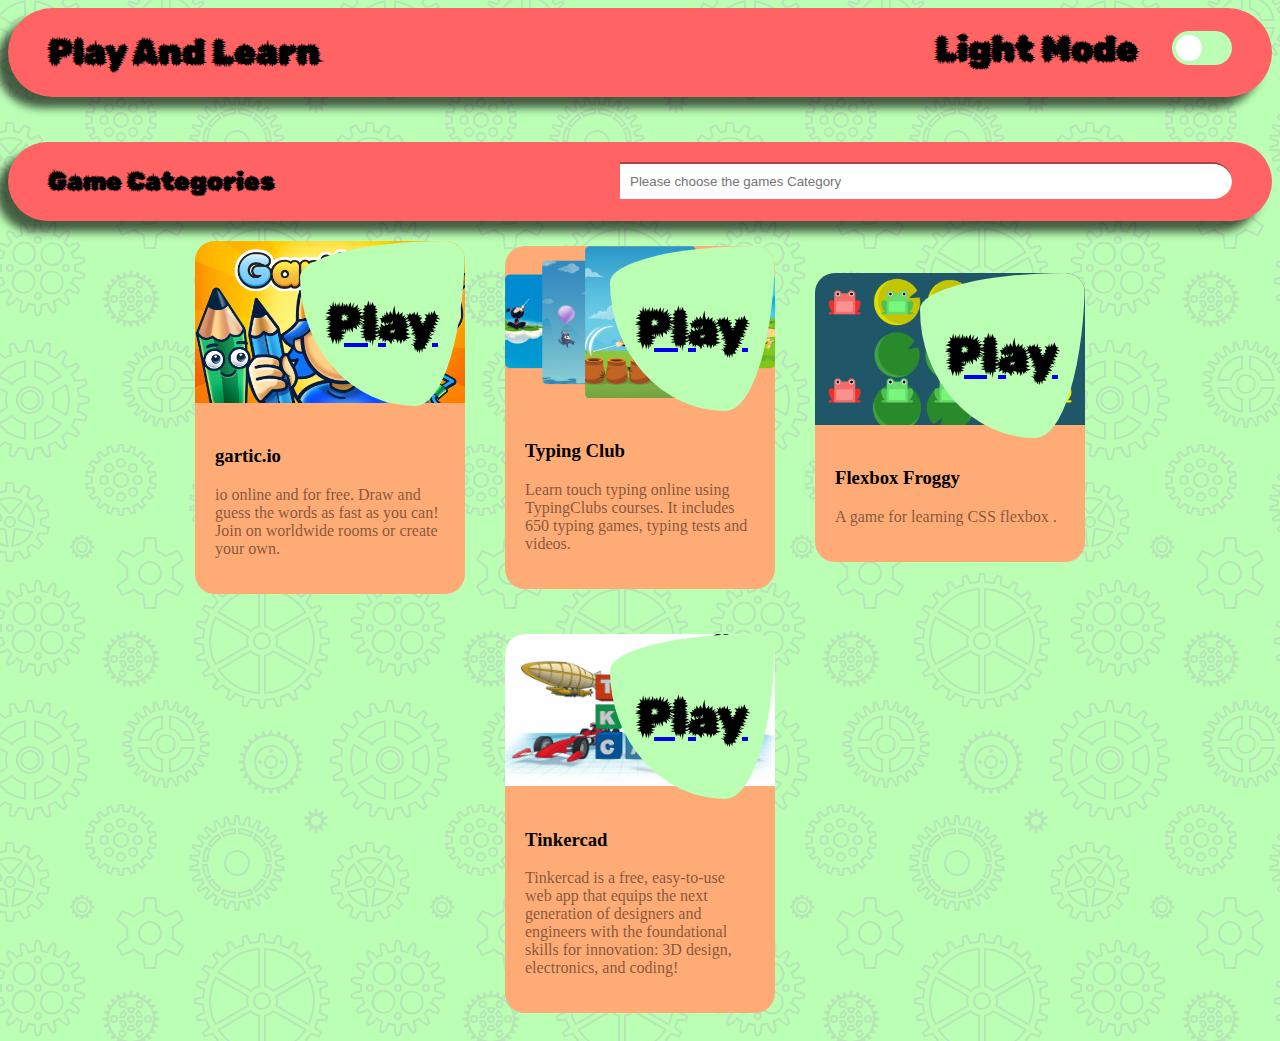
==== commit 6551b15e: "adding some games to page" ====
--- a/index.html
+++ b/index.html
@@ -27,7 +27,7 @@
                         <input type="checkbox">
                         <div class="slider round"></div>
                     </label>
-               </div>
+                </div>
             </div>
         </div>
     </nav>
@@ -40,144 +40,17 @@
                 <datalist id="game-category">
                     <option value="fast typing">
                     <option value="english">
-                  </datalist>
+                </datalist>
             </div>
         </div>
     </div>
     <div class="link-section">
         <div class="container">
             <div class="box-container">
-                <div class="box">
-                    <div class="color">
-                        <p>Play</p>
-                    </div>
-                    <div class="img">
-                        <img src="https://cdn.vox-cdn.com/thumbor/6itLJS9BZ-B5gXPjM1AB_z-ZKVI=/0x0:3000x2000/1200x800/filters:focal(1260x760:1740x1240)/cdn.vox-cdn.com/uploads/chorus_image/image/65890203/iStock_1067331614.7.jpg" alt="">
-                    </div>
-                    <div class="box-text">
-                        <div class="header">
-                            <h3>text</h3>
-                        </div>
-                        <div class="description">
-                            <p>Lorem ipsum dolor sit amet consectetur adipisicing elit. Asperiores esse, eligendi fugiat modi, dolorem numquam, magni atque sunt architecto quisquam nihil at quidem laborum non veniam ipsa adipisci tenetur quaerat.</p>
-                        </div>
-                    </div>
-                </div>
-                <div class="box">
-                    <div class="color">
-                        <p>Play</p>
-                    </div>
-                    <div class="img">
-                        <img src="https://cdn.vox-cdn.com/thumbor/6itLJS9BZ-B5gXPjM1AB_z-ZKVI=/0x0:3000x2000/1200x800/filters:focal(1260x760:1740x1240)/cdn.vox-cdn.com/uploads/chorus_image/image/65890203/iStock_1067331614.7.jpg" alt="">
-                    </div>
-                    <div class="box-text">
-                        <div class="header">
-                            <h3>text</h3>
-                        </div>
-                        <div class="description">
-                            <p>Lorem ipsum dolor sit amet consectetur adipisicing elit. Asperiores esse, eligendi fugiat modi, dolorem numquam, magni atque sunt architecto quisquam nihil at quidem laborum non veniam ipsa adipisci tenetur quaerat.</p>
-                        </div>
-                    </div>
-                </div>
-                <div class="box">
-                    <div class="color">
-                        <p>Play</p>
-                    </div>
-                    <div class="img">
-                        <img src="https://cdn.vox-cdn.com/thumbor/6itLJS9BZ-B5gXPjM1AB_z-ZKVI=/0x0:3000x2000/1200x800/filters:focal(1260x760:1740x1240)/cdn.vox-cdn.com/uploads/chorus_image/image/65890203/iStock_1067331614.7.jpg" alt="">
-                    </div>
-                    <div class="box-text">
-                        <div class="header">
-                            <h3>text</h3>
-                        </div>
-                        <div class="description">
-                            <p>Lorem ipsum dolor sit amet consectetur adipisicing elit. Asperiores esse, eligendi fugiat modi, dolorem numquam, magni atque sunt architecto quisquam nihil at quidem laborum non veniam ipsa adipisci tenetur quaerat.</p>
-                        </div>
-                    </div>
-                </div>
-                <div class="box">
-                    <div class="color">
-                        <p>Play</p>
-                    </div>
-                    <div class="img">
-                        <img src="https://cdn.vox-cdn.com/thumbor/6itLJS9BZ-B5gXPjM1AB_z-ZKVI=/0x0:3000x2000/1200x800/filters:focal(1260x760:1740x1240)/cdn.vox-cdn.com/uploads/chorus_image/image/65890203/iStock_1067331614.7.jpg" alt="">
-                    </div>
-                    <div class="box-text">
-                        <div class="header">
-                            <h3>text</h3>
-                        </div>
-                        <div class="description">
-                            <p>Lorem ipsum dolor sit amet consectetur adipisicing elit. Asperiores esse, eligendi fugiat modi, dolorem numquam, magni atque sunt architecto quisquam nihil at quidem laborum non veniam ipsa adipisci tenetur quaerat.</p>
-                        </div>
-                    </div>
-                </div>
-                <div class="box">
-                    <div class="color">
-                        <p>Play</p>
-                    </div>
-                    <div class="img">
-                        <img src="https://cdn.vox-cdn.com/thumbor/6itLJS9BZ-B5gXPjM1AB_z-ZKVI=/0x0:3000x2000/1200x800/filters:focal(1260x760:1740x1240)/cdn.vox-cdn.com/uploads/chorus_image/image/65890203/iStock_1067331614.7.jpg" alt="">
-                    </div>
-                    <div class="box-text">
-                        <div class="header">
-                            <h3>text</h3>
-                        </div>
-                        <div class="description">
-                            <p>Lorem ipsum dolor sit amet consectetur adipisicing elit. Asperiores esse, eligendi fugiat modi, dolorem numquam, magni atque sunt architecto quisquam nihil at quidem laborum non veniam ipsa adipisci tenetur quaerat.</p>
-                        </div>
-                    </div>
-                </div>
-                <div class="box">
-                    <div class="color">
-                        <p>Play</p>
-                    </div>
-                    <div class="img">
-                        <img src="https://cdn.vox-cdn.com/thumbor/6itLJS9BZ-B5gXPjM1AB_z-ZKVI=/0x0:3000x2000/1200x800/filters:focal(1260x760:1740x1240)/cdn.vox-cdn.com/uploads/chorus_image/image/65890203/iStock_1067331614.7.jpg" alt="">
-                    </div>
-                    <div class="box-text">
-                        <div class="header">
-                            <h3>text</h3>
-                        </div>
-                        <div class="description">
-                            <p>Lorem ipsum dolor sit amet consectetur adipisicing elit. Asperiores esse, eligendi fugiat modi, dolorem numquam, magni atque sunt architecto quisquam nihil at quidem laborum non veniam ipsa adipisci tenetur quaerat.</p>
-                        </div>
-                    </div>
-                </div>
-                <div class="box">
-                    <div class="color">
-                        <p>Play</p>
-                    </div>
-                    <div class="img">
-                        <img src="https://cdn.vox-cdn.com/thumbor/6itLJS9BZ-B5gXPjM1AB_z-ZKVI=/0x0:3000x2000/1200x800/filters:focal(1260x760:1740x1240)/cdn.vox-cdn.com/uploads/chorus_image/image/65890203/iStock_1067331614.7.jpg" alt="">
-                    </div>
-                    <div class="box-text">
-                        <div class="header">
-                            <h3>text</h3>
-                        </div>
-                        <div class="description">
-                            <p>Lorem ipsum dolor sit amet consectetur adipisicing elit. Asperiores esse, eligendi fugiat modi, dolorem numquam, magni atque sunt architecto quisquam nihil at quidem laborum non veniam ipsa adipisci tenetur quaerat.</p>
-                        </div>
-                    </div>
-                </div>
-                <div class="box">
-                    <div class="color">
-                        <p>Play</p>
-                    </div>
-                    <div class="img">
-                        <img src="https://cdn.vox-cdn.com/thumbor/6itLJS9BZ-B5gXPjM1AB_z-ZKVI=/0x0:3000x2000/1200x800/filters:focal(1260x760:1740x1240)/cdn.vox-cdn.com/uploads/chorus_image/image/65890203/iStock_1067331614.7.jpg" alt="">
-                    </div>
-                    <div class="box-text">
-                        <div class="header">
-                            <h3>text</h3>
-                        </div>
-                        <div class="description">
-                            <p>Lorem ipsum dolor sit amet consectetur adipisicing elit. Asperiores esse, eligendi fugiat modi, dolorem numquam, magni atque sunt architecto quisquam nihil at quidem laborum non veniam ipsa adipisci tenetur quaerat.</p>
-                        </div>
-                    </div>
-                </div>
             </div>
         </div>
     </div>
+    <script src="js/link.js"></script>
     <script src="js/index.js"></script>
 </body>
 </html>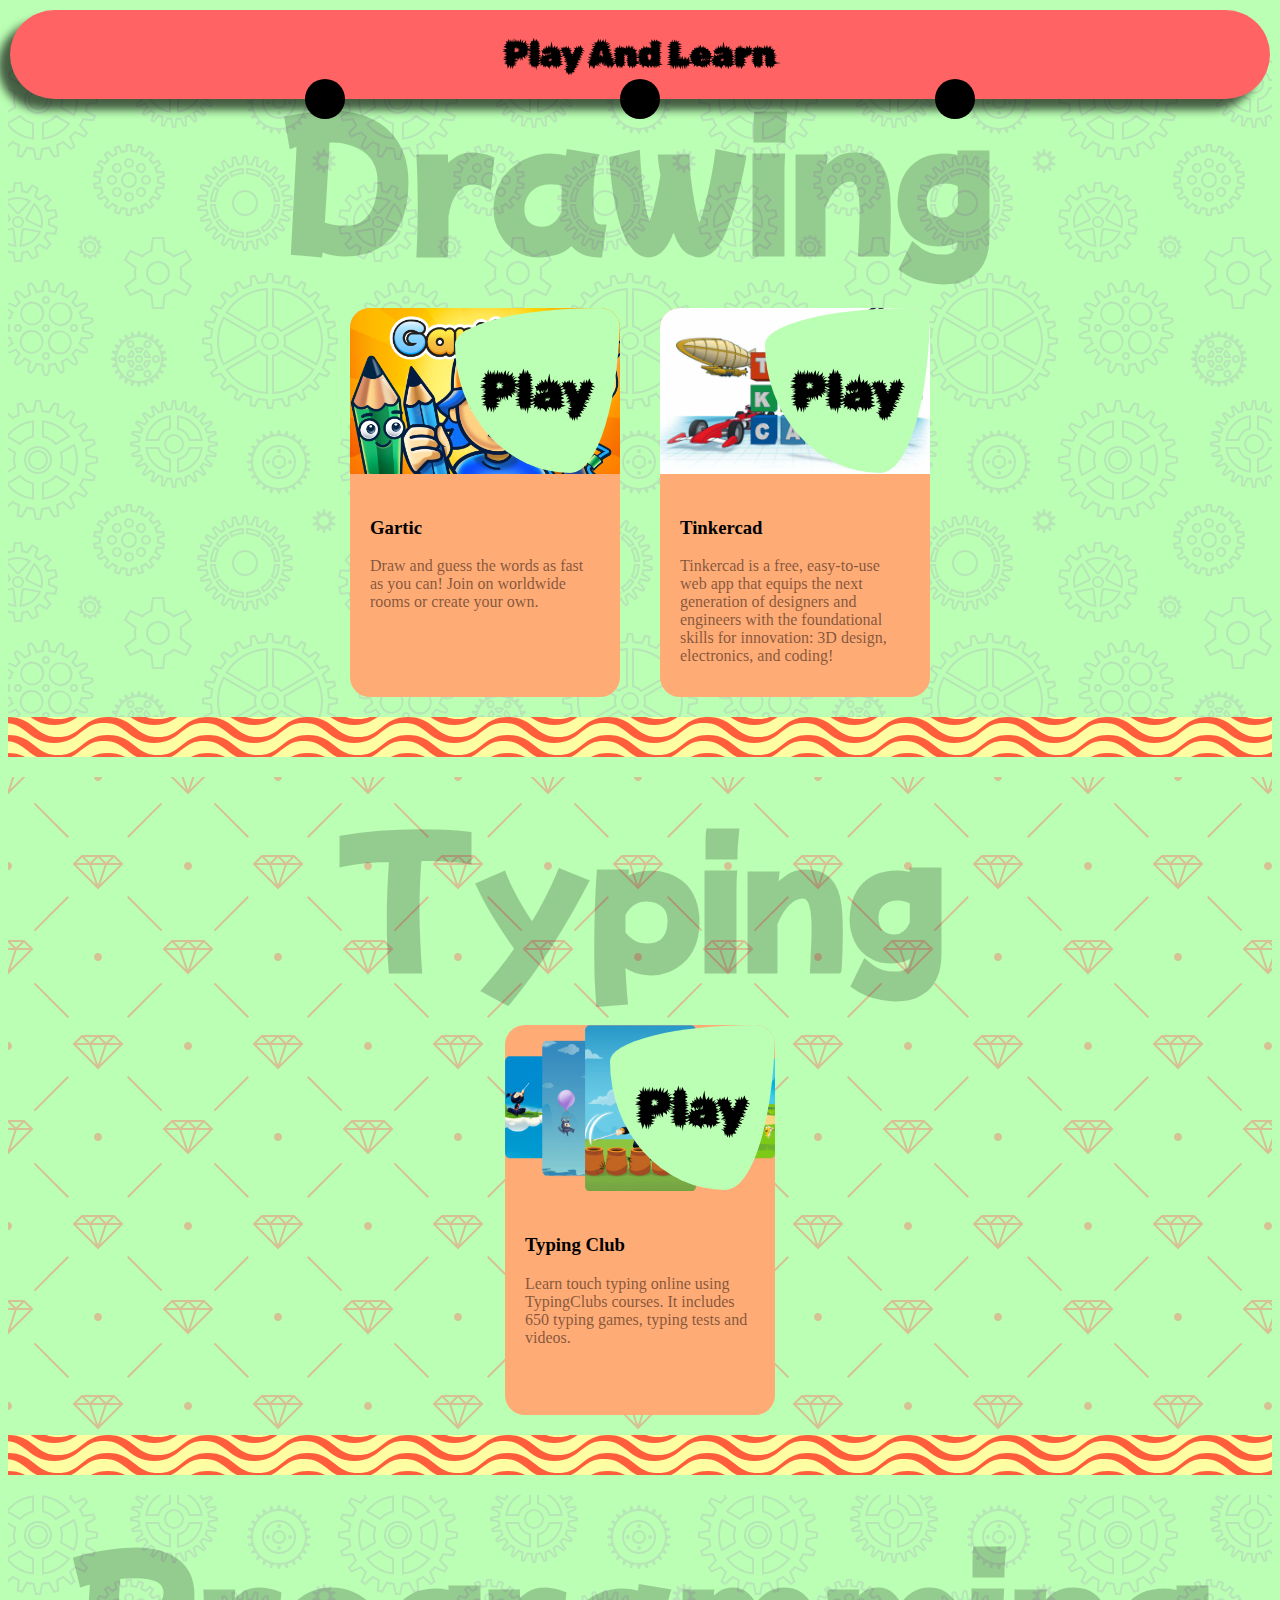
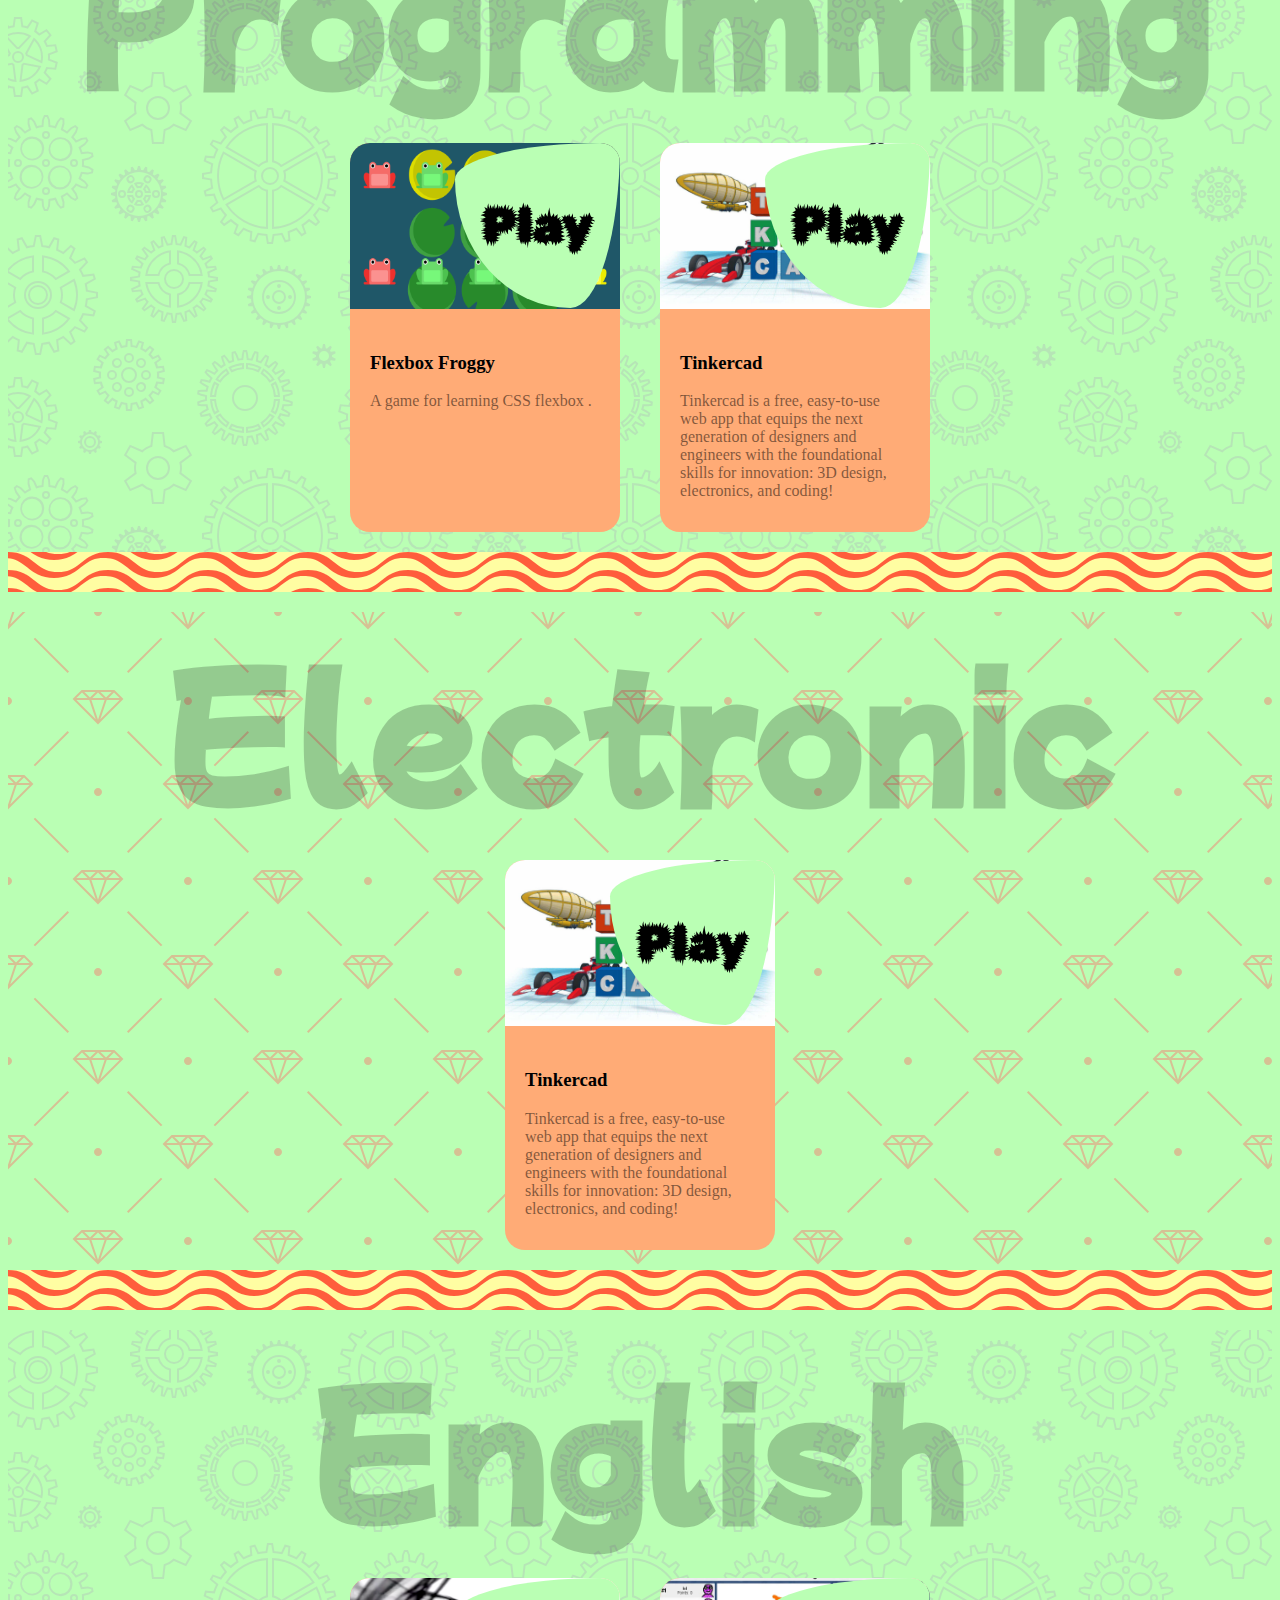
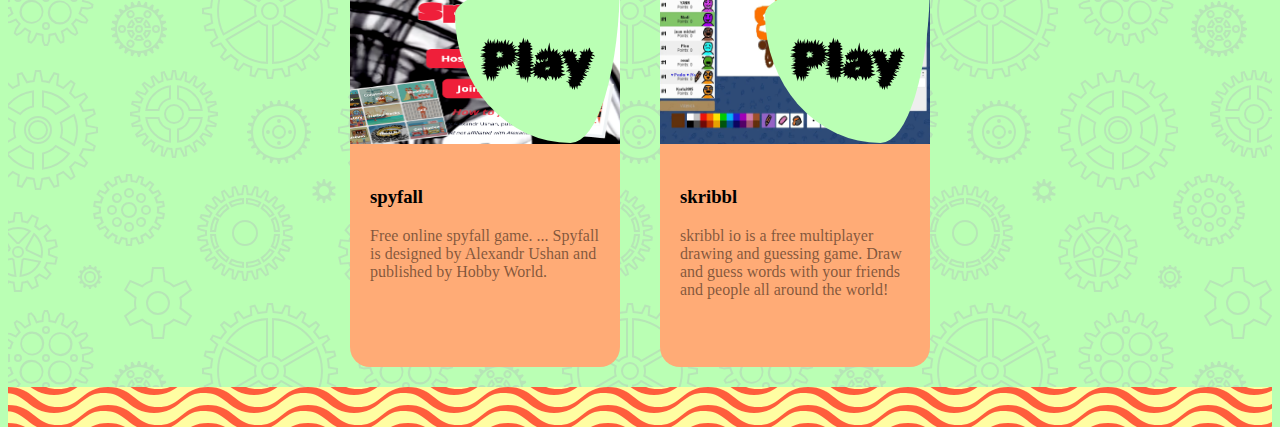
==== commit 6539286b: "adding some styles and JS for nav part and box section" ====
--- a/index.html
+++ b/index.html
@@ -8,49 +8,32 @@
     <link rel="stylesheet" href="https://use.fontawesome.com/releases/v5.15.4/css/all.css" integrity="sha384-DyZ88mC6Up2uqS4h/KRgHuoeGwBcD4Ng9SiP4dIRy0EXTlnuz47vAwmeGwVChigm" crossorigin="anonymous">
     <title>Learn and play</title>
     <link rel="stylesheet" href="css/style.css">
+    <link rel="stylesheet" href="css/BG.css">
 </head>
 <body>
     <nav>
         <div class="container">
-            <div class="lift-side">
-                <div class="title">
-                    <h1>Play And Learn</h1>
-                </div>
+            <div class="title">
+                <h1>Play And Learn</h1>
             </div>
-            <div class="right-side">
-                <div class="theme-switch-wrapper">
-                    <span id="toggle-icon">
-                        <span class="toggle-text">Light Mode</span>
-                        <i class="fas fa-sun"></i>
-                    </span>
-                    <label class="theme-switch">
-                        <input type="checkbox">
-                        <div class="slider round"></div>
-                    </label>
-                </div>
+            <div class="icon arrow">
+                <i class="fas fa-arrow-down"></i>
+            </div>
+            <div class="icon paid">
+                <i class="fas fa-dollar-sign"></i>
+            </div>
+            <div class="icon light-and-dark" id="toggle-icon">
+                <i class="fas fa-sun" id="sun-moon"></i>
+            </div>
+            <div class="link-list">
+                <ul class="list"></ul>
             </div>
         </div>
     </nav>
-    <div class="category-section">
-        <div class="container">
-            <div class="category-box">
-                <label for="game-categoryr">Game Categories</label>
-                <input list="game-category" id="game-category-input" name="game-category-input" 
-                placeholder="Please choose the games Category"/>
-                <datalist id="game-category">
-                    <option value="fast typing">
-                    <option value="english">
-                </datalist>
-            </div>
-        </div>
-    </div>
-    <div class="link-section">
-        <div class="container">
-            <div class="box-container">
-            </div>
-        </div>
-    </div>
+    <div class="sections-container"></div>
     <script src="js/link.js"></script>
-    <script src="js/index.js"></script>
+    <script src="js/createElement.js"></script>
+    <script src="js/color.js"></script>
+    <script src="js/nav.js"></script>
 </body>
 </html>--- a/css/style.css
+++ b/css/style.css
@@ -1,37 +1,23 @@
 @import url("https://fonts.googleapis.com/css2?family=Barlow:wght@100;200;300;400;500;600;700;800&family=Comfortaa&family=Inconsolata:wght@200;300;400;500;600;700;800;900&family=Kaushan+Script&family=Montserrat:wght@100;200;300;400;500;800&family=Oswald:wght@200;300;400;500;600;700&family=Rubik+Beastly&display=swap");
 
-:root {
-  --color1: #ff6363;
-  --color2: #ffab76;
-  --color3: #fffda2;
-  --color4: #baffb4;
-  --textColor: black;
-  --PColor: rgba(0, 0, 0, 0.5);
-  --shadow: #000000a1;
-}
-
-[data-theme="dark"] {
-  --color2: #527374;
-  --color1: #4fbdba;
-  --color3: #35858b;
-  --color4: #072227;
-  --textColor: white;
-  --PColor: rgba(255, 255, 255, 0.5);
-  --shadow: #8b8989a1;
-}
-
-body {
-  background-color: var(--color4);
-  background-image: url("data:image/svg+xml,%3Csvg xmlns='http://www.w3.org/2000/svg' width='360' height='360' viewBox='0 0 360 360'%3E%3Cpath fill='%23a89bbd' fill-opacity='0.26' d='M0 85.02l4.62-4.27a49.09 49.09 0 0 0 7.33 3.74l-1.2 10.24 2.66.87 5.05-9c2.62.65 5.34 1.08 8.12 1.28L28.6 98h2.8l2.02-10.12c2.74-.2 5.46-.62 8.12-1.28l5.05 8.99 2.66-.86-1.2-10.24c2.55-1.03 5-2.29 7.33-3.74l7.58 7 2.26-1.65-4.3-9.38a48.3 48.3 0 0 0 5.8-5.8l9.38 4.3 1.65-2.26-7-7.58a49.09 49.09 0 0 0 3.74-7.33l10.24 1.2.87-2.66-9-5.05a48.07 48.07 0 0 0 1.28-8.12L88 41.4v-2.8l-10.12-2.02c-.2-2.74-.62-5.46-1.28-8.12l8.99-5.05-.86-2.66-10.24 1.2c-1.03-2.55-2.29-5-3.74-7.33l7-7.58-1.65-2.26-9.38 4.3a48.3 48.3 0 0 0-5.8-5.8L62.42 0h2.16l-1.25 2.72a50.31 50.31 0 0 1 3.95 3.95l9.5-4.36 3.52 4.85-7.08 7.68c.94 1.6 1.79 3.27 2.54 4.98l10.38-1.21 1.85 5.7-9.11 5.12c.39 1.8.68 3.65.87 5.52L90 37v6l-10.25 2.05a49.9 49.9 0 0 1-.87 5.52l9.11 5.12-1.85 5.7-10.38-1.21c-.75 1.7-1.6 3.37-2.54 4.98l7.08 7.68-3.52 4.85-9.5-4.36a50.31 50.31 0 0 1-3.95 3.95l4.36 9.5-4.85 3.52-7.68-7.08c-1.6.94-3.27 1.79-4.98 2.54l1.21 10.38-5.7 1.85-5.12-9.11c-1.8.39-3.65.68-5.52.87L33 100h-6l-2.05-10.25a49.9 49.9 0 0 1-5.52-.87l-5.12 9.11-5.7-1.85 1.21-10.38c-1.7-.75-3.37-1.6-4.98-2.54L0 87.68v-2.66zM0 52.7V27.3l8.38 4.84a22.96 22.96 0 0 0 0 15.72L0 52.7zm0-39.16A39.91 39.91 0 0 1 26 .2v17.15a22.98 22.98 0 0 0-13.62 7.86L0 18.06v-4.52zm0 52.92v-4.52l12.38-7.15A22.98 22.98 0 0 0 26 62.65V79.8A39.91 39.91 0 0 1 0 66.46zM34 79.8V62.65a22.98 22.98 0 0 0 13.62-7.86l14.85 8.58A39.97 39.97 0 0 1 34 79.8zm32.48-23.36l-14.86-8.58a22.96 22.96 0 0 0 0-15.72l14.86-8.58A39.86 39.86 0 0 1 70 40a39.9 39.9 0 0 1-3.52 16.44zm-4.01-39.8L47.62 25.2A22.98 22.98 0 0 0 34 17.35V.2a39.97 39.97 0 0 1 28.47 16.43v.01zM0 50.38l5.98-3.45a25.01 25.01 0 0 1 0-13.88L0 29.6v20.78zm.5-34.35l11.48 6.63c3.27-3.4 7.44-5.8 12.02-6.94V2.47A37.96 37.96 0 0 0 .5 16.04v-.01zm0 47.92A37.96 37.96 0 0 0 24 77.53V64.28a24.97 24.97 0 0 1-12.02-6.95L.5 63.96v-.01zM36 77.53a37.96 37.96 0 0 0 23.5-13.57l-11.48-6.63A24.97 24.97 0 0 1 36 64.28v13.25zm29.5-23.96a37.91 37.91 0 0 0 0-27.14l-11.48 6.63a25.01 25.01 0 0 1 0 13.88l11.49 6.63h-.01zm-6-37.53A37.96 37.96 0 0 0 36 2.47v13.25c4.66 1.15 8.8 3.6 12.02 6.95l11.48-6.63zM30 54a14 14 0 1 1 0-28 14 14 0 0 1 0 28zm0-2a12 12 0 1 0 0-24 12 12 0 0 0 0 24zm0-2a10 10 0 1 1 0-20 10 10 0 0 1 0 20zm0-2a8 8 0 1 0 0-16 8 8 0 0 0 0 16zm77.47 45.17l-1.62-5.97 5.67-2.06 2.61 5.64c1.09-.25 2.2-.44 3.33-.58l.52-6.2h6.04l.52 6.2c1.13.14 2.24.33 3.33.58l2.6-5.64 5.68 2.06-1.62 5.97c1.02.51 2 1.07 2.95 1.69l4.35-4.38 4.62 3.88-3.53 5c.8.84 1.53 1.71 2.23 2.62l5.52-2.6 3.02 5.23-4.98 3.46c.46 1.06.86 2.14 1.2 3.25l6.02-.54 1.05 5.94-5.84 1.54c.07 1.16.07 2.32 0 3.48l5.84 1.54-1.05 5.94-6.02-.54c-.34 1.1-.74 2.2-1.2 3.25l4.98 3.46-3.02 5.22-5.52-2.6c-.7.92-1.44 1.8-2.23 2.62l3.53 5-4.62 3.89-4.35-4.38a30.2 30.2 0 0 1-2.95 1.69l1.62 5.97-5.67 2.06-2.61-5.64c-1.09.25-2.2.44-3.33.58l-.52 6.2h-6.04l-.52-6.2a30.27 30.27 0 0 1-3.33-.58l-2.6 5.64-5.68-2.06 1.62-5.97c-1.01-.5-2-1.07-2.95-1.69l-4.35 4.38-4.62-3.88 3.53-5a32.5 32.5 0 0 1-2.23-2.62l-5.52 2.6-3.02-5.23 4.98-3.46a29.66 29.66 0 0 1-1.2-3.25l-6.02.54-1.05-5.94 5.84-1.54a30.28 30.28 0 0 1 0-3.48l-5.84-1.54 1.05-5.94 6.02.54c.34-1.1.74-2.2 1.2-3.25l-4.98-3.46 3.02-5.22 5.52 2.6c.7-.92 1.44-1.8 2.23-2.62l-3.53-5 4.62-3.89 4.35 4.38a30.2 30.2 0 0 1 2.95-1.69zm15.2-1.12l-.5-6.05h-2.34l-.5 6.05c-2.18.13-4.3.5-6.32 1.1l-2.54-5.5-2.2.8 1.6 5.85a27.97 27.97 0 0 0-5.56 3.21l-4.27-4.3-1.79 1.5 3.5 4.95a28.14 28.14 0 0 0-4.12 4.92l-5.5-2.59-1.16 2.02 4.98 3.46a27.8 27.8 0 0 0-2.2 6.03l-6.03-.55-.4 2.3 5.86 1.54a28.3 28.3 0 0 0 0 6.42l-5.87 1.55.4 2.3 6.05-.56a27.8 27.8 0 0 0 2.2 6.03l-5 3.47 1.17 2.02 5.49-2.59a28.14 28.14 0 0 0 4.12 4.92l-3.5 4.96 1.79 1.5 4.27-4.31a27.97 27.97 0 0 0 5.56 3.21l-1.6 5.85 2.2.8 2.54-5.5c2.02.6 4.14.97 6.32 1.1l.5 6.05h2.34l.5-6.05c2.18-.13 4.3-.5 6.32-1.1l2.54 5.5 2.2-.8-1.6-5.85a27.97 27.97 0 0 0 5.56-3.21l4.27 4.3 1.79-1.5-3.5-4.95a28.14 28.14 0 0 0 4.12-4.92l5.5 2.59 1.16-2.02-4.98-3.46a27.8 27.8 0 0 0 2.2-6.03l6.03.55.4-2.3-5.86-1.54a28.3 28.3 0 0 0 0-6.42l5.87-1.55-.4-2.3-6.05.56a27.8 27.8 0 0 0-2.2-6.03l4.99-3.46-1.17-2.02-5.49 2.59a28.14 28.14 0 0 0-4.12-4.92l3.5-4.96-1.79-1.5-4.27 4.31a27.97 27.97 0 0 0-5.56-3.21l1.6-5.85-2.2-.8-2.54 5.5c-2.02-.6-4.14-.97-6.32-1.1l.01-.01zM121 128a8 8 0 1 1 0-16 8 8 0 0 1 0 16zm0-2a6 6 0 1 0 0-12 6 6 0 0 0 0 12zm0-18a5 5 0 1 1 0-10 5 5 0 0 1 0 10zm8.49 3.51a5 5 0 1 1 6.95-7.2 5 5 0 0 1-6.95 7.2zM133 120a5 5 0 1 1 10 0 5 5 0 0 1-10 0zm-3.51 8.49a5 5 0 1 1 7.2 6.95 5 5 0 0 1-7.2-6.95zM121 132a5 5 0 1 1 0 10 5 5 0 0 1 0-10zm-8.49-3.51a5 5 0 1 1-6.95 7.2 5 5 0 0 1 6.95-7.2zM109 120a5 5 0 1 1-10 0 5 5 0 0 1 10 0zm3.51-8.49a5 5 0 1 1-7.2-6.95 5 5 0 0 1 7.2 6.95zM121 106a3 3 0 1 0 0-6 3 3 0 0 0 0 6zm9.9 4.1a3 3 0 1 0 4.39-4.09 3 3 0 0 0-4.39 4.09zm4.1 9.9a3 3 0 1 0 6 0 3 3 0 0 0-6 0zm-4.1 9.9a3 3 0 1 0 4.09 4.39 3 3 0 0 0-4.09-4.39zM121 134a3 3 0 1 0 0 6 3 3 0 0 0 0-6zm-9.9-4.1a3 3 0 1 0-4.39 4.09 3 3 0 0 0 4.39-4.09zM107 120a3 3 0 1 0-6 0 3 3 0 0 0 6 0zm4.1-9.9a3 3 0 1 0-4.09-4.39 3 3 0 0 0 4.09 4.39zm129.42-6.95v.01c.87.07 1.74.17 2.6.3l1.5-3.91 1.94-3.64 3.89.97v4.13l-.5 4.13c.83.28 1.64.59 2.44.93l2.42-3.43 2.76-3.07 3.54 1.88-1 4-1.49 3.89c.73.47 1.45.97 2.15 1.49l3.19-2.76 3.42-2.3 2.97 2.67-1.93 3.65-2.38 3.4c.6.64 1.2 1.3 1.76 1.99l3.68-1.94 3.85-1.48 2.29 3.28-2.7 3.11-3.12 2.82c.43.76.84 1.53 1.22 2.32l4.04-1 4.1-.5 1.43 3.73-3.37 2.37-3.7 1.98c.23.84.44 1.68.62 2.54l4.17.01 4.1.5.48 3.97-3.85 1.48-4.06 1.02c.03.87.03 1.75 0 2.62l4.06 1.02 3.85 1.48-.48 3.97-4.1.51h-4.17c-.18.86-.39 1.71-.63 2.54l3.7 1.98 3.38 2.37-1.43 3.73-4.1-.5-4.04-1c-.38.79-.79 1.56-1.22 2.32l3.13 2.82 2.7 3.11-2.3 3.28-3.85-1.48-3.68-1.95a37 37 0 0 1-1.76 2l2.38 3.41 1.93 3.64-2.97 2.67-3.42-2.3-3.19-2.76a40.1 40.1 0 0 1-2.15 1.48l1.48 3.9 1 4-3.53 1.88-2.76-3.07-2.42-3.43c-.8.33-1.61.65-2.45.93l.5 4.13v4.13l-3.88.97-1.94-3.65-1.5-3.9c-.86.13-1.73.23-2.6.31L240 187l-1 4h-4l-1-4-.52-4.16a37.6 37.6 0 0 1-2.6-.3l-1.5 3.91-1.94 3.64-3.89-.97v-4.13l.5-4.13c-.83-.28-1.64-.59-2.44-.93l-2.42 3.43-2.76 3.07-3.54-1.88 1-4 1.49-3.89c-.74-.47-1.45-.97-2.15-1.49l-3.19 2.76-3.42 2.3-2.97-2.67 1.93-3.65 2.38-3.4c-.61-.65-1.2-1.31-1.76-1.99l-3.68 1.94-3.85 1.48-2.29-3.28 2.7-3.11 3.12-2.82c-.43-.76-.84-1.53-1.22-2.32l-4.04 1-4.1.5-1.43-3.73 3.37-2.37 3.7-1.98c-.23-.84-.44-1.68-.62-2.54l-4.17-.01-4.1-.5-.48-3.97 3.85-1.48 4.06-1.02c-.03-.87-.03-1.75 0-2.62l-4.06-1.02-3.85-1.48.48-3.97 4.1-.51h4.17c.18-.86.39-1.71.63-2.54l-3.7-1.98-3.38-2.37 1.43-3.73 4.1.5 4.04 1c.38-.79.79-1.56 1.22-2.32l-3.13-2.82-2.7-3.11 2.3-3.28 3.85 1.48 3.68 1.95a37 37 0 0 1 1.76-2l-2.38-3.41-1.93-3.64 2.97-2.67 3.42 2.3 3.19 2.76c.7-.52 1.41-1.02 2.15-1.48l-1.48-3.9-1-4 3.53-1.88 2.76 3.07 2.42 3.43c.8-.33 1.61-.65 2.45-.93l-.5-4.13v-4.13l3.88-.97 1.94 3.65 1.5 3.9c.86-.13 1.73-.23 2.6-.31L234 99l1-4h4l1 4 .52 4.15zm-14.3 3.4c-1.83.54-3.6 1.21-5.3 2l-3.5-4.97-1.38-1.53-.88.47.5 2 2.16 5.67a38.09 38.09 0 0 0-4.66 3.22l-4.61-4-1.71-1.15-.75.67.97 1.82 3.47 4.98a38.22 38.22 0 0 0-3.79 4.28l-5.37-2.84-1.92-.74-.57.82 1.35 1.56 4.52 4.09a37.9 37.9 0 0 0-2.64 5l-5.89-1.45-2.04-.25-.36.94 1.69 1.18 5.36 2.87a37.74 37.74 0 0 0-1.35 5.5l-6.08.01-2.04.25-.12 1 1.92.73 5.9 1.5a38.54 38.54 0 0 0 0 5.65l-5.9 1.49-1.92.74.12.99 2.04.25 6.08.01c.31 1.86.77 3.7 1.35 5.5l-5.36 2.87-1.7 1.18.37.94 2.04-.25 5.9-1.46a37.9 37.9 0 0 0 2.63 5.01l-4.52 4.1-1.35 1.55.57.82 1.92-.74 5.37-2.84a38.22 38.22 0 0 0 3.8 4.28l-3.48 4.98-.97 1.82.75.67 1.7-1.15 4.62-4a38.09 38.09 0 0 0 4.66 3.22l-2.17 5.67-.5 2 .89.47 1.38-1.53 3.5-4.98c1.7.8 3.47 1.47 5.3 2l-.73 6.04v2.06l.97.24.97-1.82 2.2-5.68c1.83.36 3.7.6 5.62.68L236 187l.5 2h1l.5-2 .75-6.04a38.2 38.2 0 0 0 5.62-.68l2.2 5.68.97 1.82.97-.24v-2.06l-.73-6.03c1.83-.54 3.6-1.21 5.3-2l3.5 4.97 1.38 1.53.88-.47-.5-2-2.16-5.67a38.09 38.09 0 0 0 4.66-3.22l4.61 4 1.71 1.15.75-.67-.97-1.82-3.47-4.98a38.22 38.22 0 0 0 3.79-4.28l5.37 2.84 1.92.74.57-.82-1.35-1.56-4.52-4.09c1-1.6 1.88-3.27 2.64-5l5.89 1.45 2.04.25.36-.94-1.69-1.18-5.36-2.87a37.4 37.4 0 0 0 1.35-5.5l6.08-.01 2.04-.25.12-1-1.92-.73-5.9-1.5c.14-1.88.14-3.77 0-5.65l5.9-1.49 1.92-.74-.12-.99-2.04-.25-6.08-.01a37.4 37.4 0 0 0-1.35-5.5l5.36-2.87 1.7-1.18-.37-.94-2.04.25-5.9 1.46a37.9 37.9 0 0 0-2.63-5.01l4.52-4.1 1.35-1.55-.57-.82-1.92.74-5.37 2.84a38.22 38.22 0 0 0-3.8-4.28l3.48-4.98.97-1.82-.75-.67-1.7 1.15-4.62 4a38.09 38.09 0 0 0-4.66-3.22l2.17-5.67.5-2-.89-.47-1.38 1.53-3.5 4.98c-1.7-.8-3.47-1.47-5.3-2l.73-6.04v-2.06l-.97-.24-.97 1.82-2.2 5.68c-1.83-.36-3.7-.6-5.62-.68L238 99l-.5-2h-1l-.5 2-.75 6.04c-1.92.09-3.8.32-5.62.68l-2.2-5.68-.97-1.82-.97.24v2.06l.73 6.03zm-5.85 5.65A34.82 34.82 0 0 1 236 108v6a28.8 28.8 0 0 0-12.63 3.39l-3-5.2v.01zm2.8.83l1 1.74a30.8 30.8 0 0 1 9.83-2.63v-2.01a32.8 32.8 0 0 0-10.83 2.9zm-4.53.17l3 5.2a29.12 29.12 0 0 0-9.24 9.24l-5.2-3a35.18 35.18 0 0 1 11.44-11.44zm-.67 2.84a33.19 33.19 0 0 0-7.93 7.93l1.74 1a31.18 31.18 0 0 1 7.2-7.2l-1.01-1.73zm-11.77 10.33h-.01l5.2 3A28.8 28.8 0 0 0 208 142h-6a34.82 34.82 0 0 1 4.2-15.63zm.83 2.8a32.8 32.8 0 0 0-2.9 10.83h2.01a30.8 30.8 0 0 1 2.63-9.83l-1.74-1zM202.01 144h6.01c.15 4.41 1.3 8.73 3.38 12.63l-5.2 3a34.82 34.82 0 0 1-4.19-15.63zm2.12 2a32.8 32.8 0 0 0 2.9 10.84l1.74-1a30.8 30.8 0 0 1-2.63-9.84h-2.01zm3.07 15.36l5.2-3c2.34 3.74 5.5 6.9 9.24 9.24l-3 5.2a35.18 35.18 0 0 1-11.44-11.44zm2.84.67a33.19 33.19 0 0 0 7.93 7.93l1-1.74a31.18 31.18 0 0 1-7.2-7.2l-1.73 1.01zm10.33 11.77v.01l3-5.2A28.85 28.85 0 0 0 236 172v6a34.82 34.82 0 0 1-15.63-4.2zm2.8-.83a32.8 32.8 0 0 0 10.83 2.9v-2.01a30.8 30.8 0 0 1-9.83-2.63l-1 1.74zm14.83 5.02v-6.01c4.41-.15 8.73-1.3 12.63-3.38l3 5.2a34.82 34.82 0 0 1-15.63 4.19zm2-2.12a32.8 32.8 0 0 0 10.84-2.9l-1-1.74a30.8 30.8 0 0 1-9.84 2.63v2.01zm15.36-3.07l-3-5.2c3.74-2.34 6.9-5.5 9.24-9.24l5.2 3a35.18 35.18 0 0 1-11.44 11.44zm.67-2.84a33.19 33.19 0 0 0 7.93-7.93l-1.74-1a31.18 31.18 0 0 1-7.2 7.2l1.01 1.73zm11.77-10.33h.01l-5.2-3A28.85 28.85 0 0 0 266 144h6a34.82 34.82 0 0 1-4.2 15.63zm-.83-2.8a32.8 32.8 0 0 0 2.9-10.83h-2.01a30.8 30.8 0 0 1-2.63 9.83l1.74 1zm5.02-14.83h-6.01a28.85 28.85 0 0 0-3.38-12.63l5.2-3a34.82 34.82 0 0 1 4.19 15.63zm-2.12-2a32.8 32.8 0 0 0-2.9-10.84l-1.74 1a30.8 30.8 0 0 1 2.63 9.84h2.01zm-3.07-15.36l-5.2 3a29.12 29.12 0 0 0-9.24-9.24l3-5.2a35.18 35.18 0 0 1 11.44 11.44zm-2.84-.67a33.19 33.19 0 0 0-7.93-7.93l-1 1.74a31.18 31.18 0 0 1 7.2 7.2l1.73-1.01zM238 108a34.82 34.82 0 0 1 15.63 4.19l-3 5.2a28.85 28.85 0 0 0-12.63-3.38V108zm12.84 5.02a32.8 32.8 0 0 0-10.84-2.9v2.01a30.8 30.8 0 0 1 9.83 2.63l1-1.74h.01zM237 156a13 13 0 1 1 0-26 13 13 0 0 1 0 26zm0-2a11 11 0 1 0 0-22 11 11 0 0 0 0 22zM137.54 0h56.92l-.74 1.03c.57.7 1.12 1.4 1.64 2.14l7.75-2.9 2 3.46-6.38 5.25c.37.82.72 1.65 1.03 2.5l8.22-.8 1.04 3.86-7.52 3.43c.15.88.26 1.77.35 2.67L210 22v4l-8.15 1.36c-.09.9-.2 1.8-.35 2.67l7.52 3.43-1.04 3.86-8.22-.8c-.31.85-.66 1.68-1.03 2.5l6.38 5.25-2 3.46-7.75-2.9c-.52.74-1.07 1.45-1.64 2.14l4.8 6.73-2.82 2.83-6.73-4.8c-.7.56-1.4 1.11-2.14 1.63l2.9 7.75-3.46 2-5.25-6.38c-.82.37-1.65.72-2.5 1.03l.8 8.22-3.86 1.04-3.43-7.52c-.88.15-1.77.26-2.67.35L168 68h-4l-1.36-8.15c-.9-.09-1.8-.2-2.67-.35l-3.43 7.52-3.86-1.04.8-8.22c-.85-.31-1.68-.66-2.5-1.03l-5.25 6.38-3.46-2 2.9-7.75a36.15 36.15 0 0 1-2.14-1.64l-6.73 4.8-2.83-2.82 4.8-6.73c-.56-.7-1.11-1.4-1.63-2.14l-7.75 2.9-2-3.46 6.38-5.25c-.37-.82-.72-1.65-1.03-2.5l-8.22.8-1.04-3.86 7.52-3.43c-.15-.88-.26-1.77-.35-2.67L122 26v-4l8.15-1.36c.09-.9.2-1.8.35-2.67l-7.52-3.43 1.04-3.86 8.22.8c.31-.85.66-1.68 1.03-2.5l-6.38-5.25 2-3.46 7.75 2.9c.52-.74 1.07-1.45 1.64-2.14L137.54 0zm2.43 0l.83 1.17a34.14 34.14 0 0 0-3.38 4.4l-7.63-2.86-.33.58 6.29 5.18a33.79 33.79 0 0 0-2.13 5.12l-8.1-.78-.18.64 7.42 3.37a34.02 34.02 0 0 0-.72 5.5L124 23.68v.66l8.04 1.34c.1 1.88.33 3.72.72 5.5l-7.42 3.38.18.64 8.1-.78a33.88 33.88 0 0 0 2.13 5.12l-6.29 5.18.33.58 7.63-2.86c1 1.56 2.14 3.03 3.38 4.4l-4.73 6.63.47.47 6.63-4.73a34.14 34.14 0 0 0 4.4 3.38l-2.86 7.63.58.33 5.18-6.29c1.63.84 3.35 1.56 5.12 2.13l-.78 8.1.64.18 3.37-7.42c1.79.39 3.63.63 5.5.72l1.35 8.04h.66l1.34-8.04c1.88-.1 3.72-.33 5.5-.72l3.38 7.42.64-.18-.78-8.1a33.88 33.88 0 0 0 5.12-2.13l5.18 6.29.58-.33-2.86-7.63c1.56-1 3.03-2.14 4.4-3.38l6.63 4.73.47-.47-4.73-6.63a34.14 34.14 0 0 0 3.38-4.4l7.63 2.86.33-.58-6.29-5.18a33.79 33.79 0 0 0 2.13-5.12l8.1.78.18-.64-7.42-3.37c.39-1.79.63-3.63.72-5.5l8.04-1.35v-.66l-8.04-1.34c-.1-1.88-.33-3.72-.72-5.5l7.42-3.38-.18-.64-8.1.78a33.79 33.79 0 0 0-2.13-5.12l6.29-5.18-.33-.58-7.63 2.86c-1-1.56-2.14-3.03-3.38-4.4l.83-1.17h-52.06V0zm-2.82 27h14.15A15.02 15.02 0 0 0 163 38.7v14.15A29.01 29.01 0 0 1 137.15 27zm12.57-27H163v9.3A15.02 15.02 0 0 0 151.3 21h-14.15a28.99 28.99 0 0 1 12.57-21zM169 52.85V38.7A15.02 15.02 0 0 0 180.7 27h14.15A29.01 29.01 0 0 1 169 52.85zM182.28 0a28.99 28.99 0 0 1 12.57 21H180.7A15.02 15.02 0 0 0 169 9.3V0h13.28zm-42.82 29A27.03 27.03 0 0 0 161 50.54V40.25A17.04 17.04 0 0 1 149.75 29h-10.29zm14.16-29a27.04 27.04 0 0 0-14.16 19h10.29A17.04 17.04 0 0 1 161 7.75V0h-7.38zM171 50.54A27.03 27.03 0 0 0 192.54 29h-10.29A17.04 17.04 0 0 1 171 40.25v10.29zM178.38 0H171v7.75A17.04 17.04 0 0 1 182.25 19h10.29a27.04 27.04 0 0 0-14.16-19zM166 34a10 10 0 1 1 0-20 10 10 0 0 1 0 20zm0-2a8 8 0 1 0 0-16 8 8 0 0 0 0 16zm-39.51 176.15l-10.67-7.95 6-10.4 12.23 5.27a23.97 23.97 0 0 1 8.4-4.86L144 177h12l1.55 13.21a23.97 23.97 0 0 1 8.4 4.86l12.23-5.27 6 10.4-10.67 7.95a24 24 0 0 1 0 9.7l10.67 7.95-6 10.4-12.23-5.27a23.97 23.97 0 0 1-8.4 4.86L156 249h-12l-1.55-13.21a23.97 23.97 0 0 1-8.4-4.86l-12.23 5.27-6-10.4 10.67-7.95a24.1 24.1 0 0 1 0-9.7zm29.25-16.4l-1.5-12.75h-8.48l-1.5 12.76c-3.75 1-7.1 2.99-9.79 5.65l-11.8-5.08-4.23 7.34 10.3 7.68c-.98 3.7-.98 7.6 0 11.3l-10.3 7.68 4.23 7.34 11.8-5.08a22.1 22.1 0 0 0 9.8 5.65l1.5 12.76h8.47l1.5-12.76c3.75-1 7.1-2.99 9.79-5.65l11.8 5.08 4.23-7.34-10.3-7.68c.98-3.7.98-7.6 0-11.3l10.3-7.68-4.23-7.34-11.8 5.08a21.98 21.98 0 0 0-9.8-5.65l.01-.01zM150 225a12 12 0 1 1 0-24 12 12 0 0 1 0 24zm0-2a10 10 0 1 0 0-20 10 10 0 0 0 0 20zm3.53 67.72l4.26.07.51 1.93-3.65 2.19c.11.63.2 1.27.25 1.92L159 298v2l-4.1 1.17c-.05.65-.14 1.29-.25 1.92l3.65 2.2-.51 1.92-4.26.07c-.22.61-.47 1.21-.74 1.8l2.96 3.05-1 1.74-4.13-1.04a24.1 24.1 0 0 1-1.18 1.54l2.07 3.72-1.42 1.42-3.72-2.07c-.5.41-1.01.8-1.54 1.18l1.04 4.13-1.74 1-3.05-2.96c-.59.27-1.19.52-1.8.74l-.07 4.26-1.93.51-2.19-3.65c-.63.11-1.27.2-1.92.25L132 327h-2l-1.17-4.1c-.65-.05-1.29-.14-1.92-.25l-2.2 3.65-1.92-.51-.07-4.26c-.61-.22-1.21-.47-1.8-.74l-3.05 2.96-1.74-1 1.04-4.13a24.1 24.1 0 0 1-1.54-1.18l-3.72 2.07-1.42-1.42 2.07-3.72c-.41-.5-.8-1.01-1.18-1.54l-4.13 1.04-1-1.74 2.96-3.05c-.27-.59-.52-1.19-.74-1.8l-4.26-.07-.51-1.93 3.65-2.19c-.11-.63-.2-1.27-.25-1.92L103 300v-2l4.1-1.17c.05-.65.14-1.29.25-1.92l-3.65-2.2.51-1.92 4.26-.07c.22-.61.47-1.21.74-1.8l-2.96-3.05 1-1.74 4.13 1.04c.38-.53.77-1.04 1.18-1.54l-2.07-3.72 1.42-1.42 3.72 2.07c.5-.41 1.01-.8 1.54-1.18l-1.04-4.13 1.74-1 3.05 2.96c.59-.27 1.19-.52 1.8-.74l.07-4.26 1.93-.51 2.19 3.65c.63-.11 1.27-.2 1.92-.25L130 271h2l1.17 4.1c.65.05 1.29.14 1.92.25l2.2-3.65 1.92.51.07 4.26c.61.22 1.21.47 1.8.74l3.05-2.96 1.74 1-1.04 4.13c.53.38 1.04.77 1.54 1.18l3.72-2.07 1.42 1.42-2.07 3.72c.41.5.8 1.01 1.18 1.54l4.13-1.04 1 1.74-2.96 3.05c.27.59.52 1.19.74 1.8zM109 299a22 22 0 1 0 44 0 22 22 0 0 0-44 0zm27.11-10.86l-3 5.22a6 6 0 0 0-4.21 0l-3.01-5.22a11.95 11.95 0 0 1 10.22 0zm1.74 1a12 12 0 0 1 5.1 8.86h-6.01a6.01 6.01 0 0 0-2.1-3.64l3-5.22h.01zm-13.7 0l3.02 5.22a6.01 6.01 0 0 0-2.1 3.64h-6.03a12 12 0 0 1 5.11-8.86zm-5.1 10.86h6.01a6.01 6.01 0 0 0 2.1 3.64l-3 5.22a12 12 0 0 1-5.12-8.86h.01zm6.84 9.86l3-5.22a6 6 0 0 0 4.21 0l3.01 5.22a11.95 11.95 0 0 1-10.22 0zm11.96-1l-3.02-5.22a6.01 6.01 0 0 0 2.1-3.64h6.03a12 12 0 0 1-5.11 8.86zm-4.68-19.62a10.04 10.04 0 0 0-4.34 0l1.05 1.82c.74-.1 1.5-.1 2.24 0l1.05-1.82zm5.2 3l-1.05 1.82c.46.59.84 1.24 1.12 1.94h2.1a9.99 9.99 0 0 0-2.17-3.76zm-14.74 0a9.99 9.99 0 0 0-2.17 3.76h2.1c.28-.7.66-1.35 1.12-1.94l-1.05-1.82zm-2.17 9.76a9.99 9.99 0 0 0 2.17 3.76l1.05-1.82a8.01 8.01 0 0 1-1.12-1.94h-2.1zm7.37 6.76c1.43.32 2.91.32 4.34 0l-1.05-1.82c-.74.1-1.5.1-2.24 0l-1.05 1.82zm9.54-3a9.99 9.99 0 0 0 2.17-3.76h-2.1c-.28.7-.66 1.35-1.12 1.94l1.05 1.82zM127 299a4 4 0 1 1 8 0 4 4 0 0 1-8 0zm2 0a2 2 0 1 0 4 0 2 2 0 0 0-4 0zm15 0a4 4 0 1 1 8 0 4 4 0 0 1-8 0zm-6.5 11.26a4 4 0 1 1 4 6.93 4 4 0 0 1-4-6.93zm-13 0a4 4 0 1 1-4 6.93 4 4 0 0 1 4-6.93zM118 299a4 4 0 1 1-8 0 4 4 0 0 1 8 0zm6.5-11.26a4 4 0 1 1-4-6.93 4 4 0 0 1 4 6.93zm13 0a4 4 0 1 1 4-6.93 4 4 0 0 1-4 6.93zM146 299a2 2 0 1 0 4 0 2 2 0 0 0-4 0zm-7.5 12.99a2 2 0 1 0 1.66 3.64 2 2 0 0 0-1.66-3.64zm-15 0a2 2 0 1 0-2.15 3.38 2 2 0 0 0 2.15-3.38zM116 299a2 2 0 1 0-4 0 2 2 0 0 0 4 0zm7.5-12.99a2 2 0 1 0-1.66-3.64 2 2 0 0 0 1.66 3.64zm15 0a2 2 0 1 0 2.15-3.38 2 2 0 0 0-2.15 3.38zm103.8-61.7l-.8-8.22 5.8-1.55 3.42 7.52c2.26-.43 4.57-.74 6.92-.9L259 213h6l1.36 8.16c2.35.16 4.66.47 6.92.9l3.42-7.52 5.8 1.55-.8 8.22c2.21.77 4.37 1.66 6.45 2.68l5.25-6.38 5.2 3-2.9 7.74a60.25 60.25 0 0 1 5.53 4.25l6.73-4.8 4.24 4.24-4.8 6.73a60.25 60.25 0 0 1 4.25 5.53l7.74-2.9 3 5.2-6.38 5.25a59.62 59.62 0 0 1 2.68 6.45l8.22-.8 1.55 5.8-7.52 3.42c.43 2.26.74 4.57.9 6.92L330 278v6l-8.16 1.36a60.03 60.03 0 0 1-.9 6.92l7.52 3.42-1.55 5.8-8.22-.8a59.62 59.62 0 0 1-2.68 6.45l6.38 5.25-3 5.2-7.74-2.9a60.25 60.25 0 0 1-4.25 5.53l4.8 6.73-4.24 4.24-6.73-4.8a60.25 60.25 0 0 1-5.53 4.25l2.9 7.74-5.2 3-5.25-6.38a59.62 59.62 0 0 1-6.45 2.68l.8 8.22-5.8 1.55-3.42-7.52c-2.26.43-4.57.74-6.92.9L265 349h-6l-1.36-8.16a60.03 60.03 0 0 1-6.92-.9l-3.42 7.52-5.8-1.55.8-8.22a59.62 59.62 0 0 1-6.45-2.68l-5.25 6.38-5.2-3 2.9-7.74a60.25 60.25 0 0 1-5.53-4.25l-6.73 4.8-4.24-4.24 4.8-6.73a60.25 60.25 0 0 1-4.25-5.53l-7.74 2.9-3-5.2 6.38-5.25a59.62 59.62 0 0 1-2.68-6.45l-8.22.8-1.55-5.8 7.52-3.42c-.43-2.29-.73-4.6-.9-6.92L194 284v-6l8.16-1.36c.16-2.35.47-4.66.9-6.92l-7.52-3.42 1.55-5.8 8.22.8c.77-2.2 1.66-4.35 2.68-6.45l-6.38-5.25 3-5.2 7.74 2.9a60.25 60.25 0 0 1 4.25-5.53l-4.8-6.73 4.24-4.24 6.73 4.8a60.25 60.25 0 0 1 5.53-4.25l-2.9-7.74 5.2-3 5.25 6.38a59.62 59.62 0 0 1 6.45-2.68zm2.12 1.4c-3.15 1-6.19 2.27-9.08 3.77l-5.19-6.3-2.3 1.33 2.86 7.65a58.24 58.24 0 0 0-7.79 5.98l-6.65-4.75-1.88 1.88 4.75 6.65a58.24 58.24 0 0 0-5.98 7.79l-7.65-2.86-1.33 2.3 6.3 5.2a57.64 57.64 0 0 0-3.77 9.07l-8.12-.79-.69 2.58 7.43 3.38a58 58 0 0 0-1.27 9.73l-8.06 1.35v2.66l8.06 1.35c.15 3.32.58 6.58 1.27 9.73l-7.43 3.38.7 2.58 8.11-.79c1 3.15 2.27 6.19 3.77 9.08l-6.3 5.19 1.33 2.3 7.65-2.86a58.24 58.24 0 0 0 5.98 7.79l-4.75 6.65 1.88 1.88 6.65-4.75a60.3 60.3 0 0 0 7.79 5.98l-2.86 7.65 2.3 1.33 5.2-6.3a56.99 56.99 0 0 0 9.07 3.77l-.79 8.12 2.58.69 3.38-7.43c3.15.69 6.4 1.12 9.73 1.27l1.35 8.06h2.66l1.35-8.06c3.32-.15 6.58-.58 9.73-1.27l3.38 7.43 2.58-.7-.79-8.11c3.15-1 6.19-2.27 9.08-3.77l5.19 6.3 2.3-1.33-2.86-7.65a58.24 58.24 0 0 0 7.79-5.98l6.65 4.75 1.88-1.88-4.75-6.65a60.3 60.3 0 0 0 5.98-7.79l7.65 2.86 1.33-2.3-6.3-5.2a56.99 56.99 0 0 0 3.77-9.07l8.12.79.69-2.58-7.43-3.38a58 58 0 0 0 1.27-9.73l8.06-1.35v-2.66l-8.06-1.35a58.04 58.04 0 0 0-1.27-9.73l7.43-3.38-.7-2.58-8.11.79c-1-3.15-2.27-6.19-3.77-9.08l6.3-5.19-1.33-2.3-7.65 2.86a58.24 58.24 0 0 0-5.98-7.79l4.75-6.65-1.88-1.88-6.65 4.75a58.24 58.24 0 0 0-7.79-5.98l2.86-7.65-2.3-1.33-5.2 6.3a57.64 57.64 0 0 0-9.07-3.77l.79-8.12-2.58-.69-3.38 7.43a58 58 0 0 0-9.73-1.27l-1.35-8.06h-2.66l-1.35 8.06c-3.32.15-6.58.58-9.73 1.27l-3.38-7.43-2.58.7.79 8.11zm4.58 50.1a13.96 13.96 0 0 0 0 10.39l-33.88 19.55A52.77 52.77 0 0 1 209 281c0-8.94 2.21-17.37 6.12-24.75L249 275.8v.01zm2-3.47l-33.87-19.56A52.97 52.97 0 0 1 260 228.04v39.1a13.99 13.99 0 0 0-9 5.2zm0 17.32a13.99 13.99 0 0 0 9 5.2v39.1a52.97 52.97 0 0 1-42.87-24.74L251 289.66zm13 5.2a13.99 13.99 0 0 0 9-5.2l33.87 19.56A52.97 52.97 0 0 1 264 333.96v-39.1zm11-8.66a13.96 13.96 0 0 0 0-10.4l33.88-19.55A52.77 52.77 0 0 1 315 281c0 8.94-2.21 17.37-6.12 24.75L275 286.2zm-2-13.86a13.99 13.99 0 0 0-9-5.2v-39.1a52.97 52.97 0 0 1 42.87 24.74L273 272.34zm-57.04-13.3A50.8 50.8 0 0 0 211 281a50.8 50.8 0 0 0 4.96 21.96l30.62-17.68c-.78-2.8-.78-5.76 0-8.56l-30.62-17.68zm4-6.93l30.62 17.68a16.08 16.08 0 0 1 7.42-4.29v-35.35a50.96 50.96 0 0 0-38.04 21.96zm0 57.78A50.96 50.96 0 0 0 258 331.85V296.5a15.98 15.98 0 0 1-7.42-4.29l-30.62 17.68zM266 331.85a50.96 50.96 0 0 0 38.04-21.96l-30.62-17.68a16.08 16.08 0 0 1-7.42 4.29v35.35zm42.04-28.89A50.8 50.8 0 0 0 313 281a50.8 50.8 0 0 0-4.96-21.96l-30.62 17.68c.78 2.8.78 5.76 0 8.56l30.62 17.68zm-4-50.85A50.96 50.96 0 0 0 266 230.15v35.35c2.86.74 5.41 2.25 7.42 4.29l30.62-17.68zM262 290a9 9 0 1 1 0-18 9 9 0 0 1 0 18zm0-2a7 7 0 1 0 0-14 7 7 0 0 0 0 14zM0 242.64l2.76.4 4.75 2.27a38.2 38.2 0 0 1 2.85-3.4l-3.06-4.28-1.69-5.11 3.07-2.58 4.74 2.55 3.69 3.76a37.96 37.96 0 0 1 3.84-2.22l-1.42-5.07.17-5.38 3.76-1.37 3.6 4.02 2.17 4.79c1.42-.34 2.88-.6 4.37-.77L34 225l2-5h4l2 5 .4 5.25c1.49.17 2.95.43 4.37.77l2.18-4.8 3.59-4 3.76 1.36.17 5.38-1.42 5.07c1.33.67 2.6 1.41 3.84 2.22l3.69-3.76 4.74-2.55 3.07 2.58-1.69 5.11-3.06 4.29a38.2 38.2 0 0 1 2.85 3.4l4.75-2.28 5.33-.77 2 3.46-3.33 4.23-4.34 2.98c.59 1.36 1.1 2.75 1.52 4.17l5.23-.52 5.27 1.1.7 3.94-4.58 2.84-5.1 1.31a38.6 38.6 0 0 1 0 4.44l5.1 1.3 4.58 2.85-.7 3.93-5.27 1.1-5.23-.5a36.3 36.3 0 0 1-1.52 4.16l4.34 2.98 3.33 4.23-2 3.46-5.33-.77-4.75-2.27a38.2 38.2 0 0 1-2.85 3.4l3.06 4.28 1.69 5.11-3.07 2.58-4.74-2.55-3.69-3.76a37.96 37.96 0 0 1-3.84 2.22l1.42 5.07-.17 5.38-3.76 1.37-3.6-4.02-2.17-4.79c-1.42.34-2.88.6-4.37.77L42 311l-2 5h-4l-2-5-.4-5.25a37.87 37.87 0 0 1-4.37-.77l-2.18 4.8-3.59 4-3.76-1.36-.17-5.38 1.42-5.07c-1.32-.66-2.6-1.4-3.84-2.22l-3.69 3.76-4.74 2.55-3.07-2.58 1.69-5.11 3.06-4.29a38.2 38.2 0 0 1-2.85-3.4l-4.75 2.28-2.76.4v-8.17l3.1-2.13a37.72 37.72 0 0 1-1.52-4.17l-1.58.16v-8.82l.06-.01a38.6 38.6 0 0 1 0-4.44l-.06-.01v-8.82l1.58.16c.43-1.43.94-2.82 1.52-4.17L0 250.8v-8.17.01zm0 1.87v3.89l5.62 3.84a35.74 35.74 0 0 0-2.55 7.02l-3.07-.3v4.75l2.2.56a36.42 36.42 0 0 0 0 7.46l-2.2.56v4.75l3.07-.3a35.2 35.2 0 0 0 2.55 7.02L0 287.6v3.89l1.76-.26 6.41-3.07c1.4 2.06 3 3.98 4.8 5.71l-4.14 5.78-1.01 3.07 1.22 1.03 2.85-1.52 4.98-5.08c2 1.45 4.16 2.7 6.45 3.73l-1.9 6.84.1 3.23 1.5.55 2.15-2.4 2.94-6.48a35.9 35.9 0 0 0 7.34 1.3L36 311l1.2 3h1.6l1.2-3 .55-7.09a35.9 35.9 0 0 0 7.34-1.29l2.94 6.47 2.15 2.4 1.5-.54.1-3.23-1.9-6.84a35.96 35.96 0 0 0 6.45-3.73l4.98 5.08 2.85 1.52 1.22-1.03-1-3.07-4.15-5.78a35.8 35.8 0 0 0 4.8-5.7l6.4 3.06 3.2.46.8-1.38-2-2.54-5.85-4.01c1.1-2.24 1.95-4.6 2.55-7.02l7.07.7 3.16-.66.28-1.58-2.75-1.7-6.88-1.77c.26-2.48.26-4.98 0-7.46l6.88-1.77 2.75-1.7-.28-1.58-3.16-.66-7.07.7a35.74 35.74 0 0 0-2.55-7.02l5.86-4 2-2.55-.8-1.38-3.2.46-6.41 3.07c-1.4-2.06-3-3.98-4.8-5.71l4.14-5.78 1.01-3.07-1.22-1.03-2.85 1.52-4.98 5.08c-2-1.45-4.16-2.7-6.45-3.73l1.9-6.84-.1-3.23-1.5-.55-2.15 2.4-2.94 6.48a35.9 35.9 0 0 0-7.34-1.3L40 225l-1.2-3h-1.6l-1.2 3-.55 7.09c-2.48.17-4.94.6-7.34 1.29l-2.94-6.47-2.15-2.4-1.5.54-.1 3.23 1.9 6.84a35.96 35.96 0 0 0-6.45 3.73l-4.98-5.08-2.85-1.52-1.22 1.03 1 3.07 4.15 5.78a36.18 36.18 0 0 0-4.8 5.7l-6.4-3.06L0 244.5v.01zM38 272a4 4 0 1 1 0-8 4 4 0 0 1 0 8zm0-2a2 2 0 1 0 0-4 2 2 0 0 0 0 4zm0-26a4 4 0 1 1 0-8 4 4 0 0 1 0 8zm24 24a4 4 0 1 1 8 0 4 4 0 0 1-8 0zm-24 24a4 4 0 1 1 0 8 4 4 0 0 1 0-8zm-24-24a4 4 0 1 1-8 0 4 4 0 0 1 8 0zm24-26a2 2 0 1 0 0-4 2 2 0 0 0 0 4zm26 26a2 2 0 1 0 4 0 2 2 0 0 0-4 0zm-26 26a2 2 0 1 0 0 4 2 2 0 0 0 0-4zm-26-26a2 2 0 1 0-4 0 2 2 0 0 0 4 0zm3.37 22.63a12 12 0 1 1 16.17-17.74 12 12 0 0 1-16.17 17.74zm0-45.26a12 12 0 1 1 17.74 16.17 12 12 0 0 1-17.74-16.17zm45.26 0a12 12 0 1 1-16.17 17.74 12 12 0 0 1 16.17-17.74zm0 45.26a12 12 0 1 1-17.74-16.17 12 12 0 0 1 17.74 16.17zm-15.56-29.7a10 10 0 1 0 14.39-13.9 10 10 0 0 0-14.39 13.9zm0 14.14a10 10 0 1 0 13.9 14.39 10 10 0 0 0-13.9-14.39zm-14.14 0a10 10 0 1 0-14.39 13.9 10 10 0 0 0 14.39-13.9zm0-14.14a10 10 0 1 0-13.9-14.39 10 10 0 0 0 13.9 14.39zm230.9-245.4l-.08-4.18 1.93-.52 2.04 3.67c1.07-.2 2.16-.35 3.26-.43L270 10h2l1.02 4.07c1.1.08 2.2.22 3.26.43l2.04-3.67 1.93.52-.07 4.19a27 27 0 0 1 3.04 1.26l2.91-3.01 1.74 1-1.16 4.03c.91.62 1.78 1.29 2.61 2l3.6-2.15 1.41 1.41-2.16 3.6c.72.83 1.4 1.7 2 2.6l4.04-1.15 1 1.74-3.01 2.91c.48.98.9 2 1.26 3.04l4.2-.07.5 1.93-3.66 2.04c.2 1.07.35 2.16.43 3.26L303 41v2l-4.07 1.02a26.9 26.9 0 0 1-.43 3.26l3.67 2.04-.52 1.93-4.19-.07a27.82 27.82 0 0 1-1.26 3.04l3.01 2.91-1 1.74-4.03-1.16c-.62.91-1.29 1.78-2 2.61l2.15 3.6-1.41 1.41-3.6-2.16c-.83.72-1.7 1.4-2.6 2l1.15 4.04-1.74 1-2.91-3.01a27 27 0 0 1-3.04 1.26l.07 4.2-1.93.5-2.04-3.66c-1.07.2-2.16.35-3.26.43L272 74h-2l-1.02-4.07a26.9 26.9 0 0 1-3.26-.43l-2.04 3.67-1.93-.52.07-4.19a27.82 27.82 0 0 1-3.04-1.26l-2.91 3.01-1.74-1 1.16-4.03c-.9-.62-1.78-1.29-2.61-2l-3.6 2.15-1.41-1.41 2.16-3.6c-.72-.83-1.4-1.7-2-2.6l-4.04 1.15-1-1.74 3.01-2.91a27 27 0 0 1-1.26-3.04l-4.2.07-.5-1.93 3.66-2.04c-.2-1.07-.35-2.16-.43-3.26L239 43v-2l4.07-1.02c.08-1.1.22-2.2.43-3.26l-3.67-2.04.52-1.93 4.19.07a27 27 0 0 1 1.26-3.04l-3.01-2.91 1-1.74 4.03 1.16c.62-.91 1.29-1.78 2-2.61l-2.15-3.6 1.41-1.41 3.6 2.16c.83-.72 1.7-1.4 2.6-2l-1.15-4.04 1.74-1 2.91 3.01a27 27 0 0 1 3.04-1.26l.01-.01zM271 68a26 26 0 1 0 0-52 26 26 0 0 0 0 52zm0-9a17 17 0 1 1 0-34 17 17 0 0 1 0 34zm0-2a15 15 0 1 0 0-30 15 15 0 0 0 0 30zm0-8a7 7 0 1 1 0-14 7 7 0 0 1 0 14zm0-2a5 5 0 1 0 0-10 5 5 0 0 0 0 10zm0-14a2 2 0 1 1 0-4 2 2 0 0 1 0 4zm9 9a2 2 0 1 1 4 0 2 2 0 0 1-4 0zm-9 9a2 2 0 1 1 0 4 2 2 0 0 1 0-4zm-9-9a2 2 0 1 1-4 0 2 2 0 0 1 4 0zm47.93 53.79l-1.8-3.91 1.63-1.18 3.15 2.92c.4-.17.82-.3 1.25-.4L315 89h2l.84 4.21c.43.1.85.24 1.25.4l3.15-2.9 1.62 1.17-1.8 3.9c.3.33.55.69.78 1.06l4.26-.5.62 1.9-3.75 2.1c.04.44.04.87 0 1.31l3.75 2.1-.62 1.9-4.26-.5c-.23.38-.49.74-.77 1.06l1.8 3.91-1.63 1.18-3.15-2.92c-.4.17-.82.3-1.25.4L317 113h-2l-.84-4.21c-.43-.1-.85-.24-1.25-.4l-3.15 2.9-1.62-1.17 1.8-3.9a8.03 8.03 0 0 1-.78-1.06l-4.26.5-.62-1.9 3.75-2.1a8.1 8.1 0 0 1 0-1.31l-3.75-2.1.62-1.9 4.26.5c.23-.38.49-.74.77-1.06zM316 106a5 5 0 1 0 0-10 5 5 0 0 0 0 10zM75.73 179.2l-.6-2.1 1.74-1 1.51 1.57a9.93 9.93 0 0 1 2.1-.55L81 175h2l.53 2.12c.72.1 1.42.3 2.09.55l1.51-1.56 1.74 1-.6 2.1c.56.45 1.07.96 1.52 1.52l2.1-.6 1 1.74-1.56 1.51c.25.67.44 1.37.55 2.1L94 186v2l-2.12.53a9.9 9.9 0 0 1-.55 2.09l1.56 1.51-1 1.74-2.1-.6a9.93 9.93 0 0 1-1.52 1.52l.6 2.1-1.74 1-1.51-1.56c-.67.25-1.37.44-2.1.55L83 199h-2l-.53-2.12c-.71-.1-1.42-.3-2.09-.55l-1.51 1.56-1.74-1 .6-2.1a9.93 9.93 0 0 1-1.52-1.52l-2.1.6-1-1.74 1.56-1.51a9.93 9.93 0 0 1-.55-2.1L70 188v-2l2.12-.53c.1-.72.3-1.42.55-2.09l-1.56-1.51 1-1.74 2.1.6c.45-.56.96-1.07 1.52-1.52v-.01zm2.15.94a8.04 8.04 0 0 0-2.74 2.74l-.14.25a7.96 7.96 0 0 0 0 7.74l.14.25a8.04 8.04 0 0 0 2.74 2.74l.25.14a7.96 7.96 0 0 0 7.74 0l.25-.14a8.04 8.04 0 0 0 2.74-2.74l.14-.25a7.96 7.96 0 0 0 0-7.74l-.14-.25a8.04 8.04 0 0 0-2.74-2.74l-.25-.14a7.96 7.96 0 0 0-7.74 0l-.25.14zM82 193a6 6 0 1 1 0-12 6 6 0 0 1 0 12zm0-2a4 4 0 1 0 0-8 4 4 0 0 0 0 8zm278 3.18l-3.8 5.6-7.18-3.51 2.6-8.07a32.15 32.15 0 0 1-3.07-2.46l-7.27 4.35-5.04-6.22 5.82-6.26c-.64-1.13-1.2-2.3-1.7-3.52l-8.45.73-1.8-7.8 7.95-3.07a32.5 32.5 0 0 1 0-3.9l-7.95-3.07 1.8-7.8 8.45.73a31.7 31.7 0 0 1 1.7-3.52l-5.82-6.26 5.04-6.22 7.27 4.35c.97-.88 2-1.7 3.07-2.46l-2.6-8.07 7.19-3.5 3.79 5.59v64.36zm0-3.53v-57.3l-4.46-6.58-4.1 2 2.53 7.87a30.14 30.14 0 0 0-5.13 4.1l-7.08-4.24-2.88 3.55 5.65 6.09a29.87 29.87 0 0 0-2.82 5.86l-8.24-.7-1.03 4.46 7.73 2.99a30.34 30.34 0 0 0 0 6.5l-7.73 3 1.03 4.45 8.24-.7a29.87 29.87 0 0 0 2.82 5.86l-5.65 6.1 2.88 3.54 7.08-4.23a30.14 30.14 0 0 0 5.13 4.09l-2.54 7.86 4.11 2 4.46-6.57zm0-51.57v5.71l-3.56-3.8a24.94 24.94 0 0 1 3.56-1.91zm0 22.68l-14.17 6.64c-2.5-9.5.77-19.57 8.38-25.78l5.79 10.5v8.64zm0 23.16a25.08 25.08 0 0 1-13.32-13.9l13.32-2.55v16.45zm0-43.64l-.39.2.39.4v-.6zm0 18.29v-2.35l-6.3-11.44a22.93 22.93 0 0 0-6.43 19.76l12.73-5.97zm0 23.15v-12.23l-10.47 2.01A23.1 23.1 0 0 0 360 182.72zM0 129.82l1 1.46a31.8 31.8 0 0 1 3.8-.86L6 122h8l1.2 8.42c1.3.21 2.57.5 3.8.86l4.8-7.06 7.18 3.51-2.6 8.07c1.07.76 2.1 1.58 3.07 2.46l7.27-4.35 5.04 6.22-5.82 6.26c.64 1.13 1.2 2.3 1.7 3.52l8.45-.73 1.8 7.8-7.95 3.07c.08 1.3.08 2.6 0 3.9l7.95 3.07-1.8 7.8-8.45-.73a33.5 33.5 0 0 1-1.7 3.52l5.82 6.26-5.04 6.22-7.27-4.35c-.97.88-2 1.7-3.07 2.46l2.6 8.07-7.19 3.5-4.78-7.05c-1.24.36-2.51.65-3.8.86L14 202H6l-1.2-8.42a31.8 31.8 0 0 1-3.8-.86l-1 1.46v-64.36zm0 3.53v57.3l.2-.29c2.02.7 4.15 1.2 6.34 1.44l1.17 8.2h4.58l1.17-8.2c2.2-.25 4.32-.74 6.35-1.44l4.65 6.87 4.1-2-2.53-7.87a30.14 30.14 0 0 0 5.13-4.1l7.08 4.24 2.88-3.55-5.65-6.09c1.14-1.83 2.1-3.8 2.82-5.86l8.24.7 1.03-4.46-7.73-2.99a30.7 30.7 0 0 0 0-6.5l7.73-3-1.03-4.45-8.24.7a29.87 29.87 0 0 0-2.82-5.86l5.65-6.1-2.88-3.54-7.08 4.23a30.14 30.14 0 0 0-5.13-4.09l2.54-7.86-4.11-2-4.65 6.86a29.82 29.82 0 0 0-6.35-1.44l-1.17-8.2H7.7l-1.17 8.2c-2.2.25-4.32.74-6.35 1.44l-.19-.29H0zm34.17 35.05l-16.26-7.62a7.94 7.94 0 0 0-.8-2.44l8.68-15.72a24.95 24.95 0 0 1 8.38 25.78zm-.85 2.63a25.01 25.01 0 0 1-21.94 15.93l2.23-17.82a8.3 8.3 0 0 0 2.07-1.5l17.64 3.39zM0 139.08A24.92 24.92 0 0 1 10 137c5 0 9.65 1.47 13.56 4l-12.28 13.1a8.06 8.06 0 0 0-2.56 0L0 144.8v-5.72zm0 22.68v-8.65l2.88 5.23c-.4.77-.66 1.59-.79 2.44l-2.09.98zm0 23.16v-16.45l4.32-.83c.6.6 1.3 1.11 2.07 1.5l2.23 17.82c-2.97-.16-5.9-.85-8.62-2.04zM10 156a6 6 0 1 1 0 12 6 6 0 0 1 0-12zm0 2a4 4 0 1 0 0 8 4 4 0 0 0 0-8zM0 141.28v.6l9.48 10.13c.35-.02.7-.02 1.04 0l9.87-10.54A22.9 22.9 0 0 0 10 139c-3.58 0-6.98.82-10 2.28zm0 18.29l.34-.16c.09-.34.2-.67.32-.99l-.66-1.2v2.35zm0 23.15c1.97.95 4.1 1.63 6.34 1.99l-1.8-14.33a11.6 11.6 0 0 1-.83-.6l-3.71.7v12.24zm13.66 1.99a23.03 23.03 0 0 0 16.8-12.21l-14.17-2.72c-.27.21-.55.42-.84.6l-1.79 14.33zm19.07-19.17a22.93 22.93 0 0 0-6.42-19.75l-6.97 12.63c.12.32.23.65.32.99l13.07 6.13zM137.54 360l-4.07-5.7 2.83-2.83 6.73 4.8c.7-.56 1.4-1.11 2.14-1.63l-2.9-7.75 3.46-2 5.25 6.38c.82-.37 1.65-.72 2.5-1.03l-.8-8.22 3.86-1.04 3.43 7.52c.88-.15 1.77-.26 2.67-.35L164 340h4l1.36 8.15c.9.09 1.8.2 2.67.35l3.43-7.52 3.86 1.04-.8 8.22c.85.31 1.68.66 2.5 1.03l5.25-6.38 3.46 2-2.9 7.75c.74.52 1.45 1.07 2.14 1.64l6.73-4.8 2.83 2.82-4.07 5.7h-56.92zm2.43 0h52.06l3.9-5.46-.47-.47-6.63 4.73a34.14 34.14 0 0 0-4.4-3.38l2.86-7.63-.58-.33-5.18 6.29a33.79 33.79 0 0 0-5.12-2.13l.78-8.1-.64-.18-3.37 7.42a34.02 34.02 0 0 0-5.5-.72l-1.35-8.04h-.66l-1.34 8.04c-1.88.1-3.72.33-5.5.72l-3.38-7.42-.64.18.78 8.1a33.88 33.88 0 0 0-5.12 2.13l-5.18-6.29-.58.33 2.86 7.63c-1.56 1-3.03 2.14-4.4 3.38l-6.63-4.73-.47.47 3.9 5.46zm9.75 0a28.83 28.83 0 0 1 13.28-4.85V360h-13.28zm32.56 0H169v-4.85c4.9.5 9.42 2.22 13.28 4.85zm-28.66 0H161v-2.54a26.8 26.8 0 0 0-7.38 2.54zm24.76 0a26.8 26.8 0 0 0-7.38-2.54V360h7.38zM358.79 0h-1.21l1.5 3.28a48.3 48.3 0 0 0-5.8 5.8l-9.38-4.3-1.65 2.26 7 7.58a47.84 47.84 0 0 0-3.74 7.33l-10.24-1.2-.86 2.66 8.99 5.05a47.91 47.91 0 0 0-1.28 8.12L332 38.6v2.8l10.12 2.02c.2 2.78.63 5.5 1.28 8.12l-9 5.05.87 2.66 10.24-1.2c1.04 2.54 2.29 5 3.74 7.33l-7 7.58 1.65 2.26 9.38-4.3a48.3 48.3 0 0 0 5.8 5.8l-4.3 9.38 2.26 1.65 2.96-2.73v2.66l-2.84 2.62-4.85-3.52 4.36-9.5a50.31 50.31 0 0 1-3.95-3.95l-9.5 4.36-3.52-4.85 7.08-7.68a49.83 49.83 0 0 1-2.54-4.98l-10.38 1.21-1.85-5.7 9.11-5.12a49.9 49.9 0 0 1-.87-5.52L330 43v-6l10.25-2.05c.19-1.87.48-3.72.87-5.52l-9.11-5.12 1.85-5.7 10.38 1.21c.75-1.71 1.6-3.37 2.54-4.98l-7.08-7.68 3.52-4.85 9.5 4.36a50.31 50.31 0 0 1 3.95-3.95L355.42 0h3.37zM360 52.7l-6.48 3.74A39.86 39.86 0 0 1 350 40a39.9 39.9 0 0 1 3.52-16.44L360 27.3v25.4zm0-39.16v4.52l-2.47-1.43c.77-1.07 1.6-2.1 2.47-3.09zm0 52.92c-.87-.99-1.7-2.02-2.47-3.1l2.47-1.42v4.52zm0-16.07V29.61l-5.5-3.18a37.91 37.91 0 0 0 0 27.14l5.5-3.18zM62.42 360h2.16l3.11-6.78-4.85-3.52-7.68 7.08a49.83 49.83 0 0 0-4.98-2.54l1.21-10.38-5.7-1.85-5.12 9.11a49.9 49.9 0 0 0-5.52-.87L33 340h-6l-2.05 10.25c-1.85.19-3.7.48-5.52.87l-5.12-9.11-5.7 1.85 1.21 10.38c-1.71.75-3.37 1.6-4.98 2.54L0 352.32v5.17-2.5l4.62 4.26a47.84 47.84 0 0 1 7.33-3.74l-1.2-10.24 2.66-.86 5.05 8.99a47.91 47.91 0 0 1 8.12-1.28L28.6 342h2.8l2.02 10.12c2.78.2 5.5.63 8.12 1.28l5.05-9 2.66.87-1.2 10.24c2.54 1.04 5 2.29 7.33 3.74l7.58-7 2.26 1.65-2.8 6.1zM360 244.51l-1.44-.2-.8 1.38 2 2.54.24.17v-3.89zm0 14.45l-4-.4-3.16.66-.28 1.58 2.75 1.7 4.69 1.2v-4.74zm0 13.33l-4.7 1.2-2.74 1.71.28 1.58 3.16.66 4-.4v-4.75zm0 15.31l-.24.17-2 2.54.8 1.38 1.44-.2v-3.89zm0 5.76l-2.57.37-2-3.46 3.33-4.23 1.24-.85v8.17zm0-14.31l-3.65.36-5.27-1.1-.7-3.94 4.58-2.84 5.04-1.3v8.82zm0-13.28l-5.04-1.3-4.58-2.84.7-3.93 5.27-1.1 3.65.35v8.82zm0-14.96l-1.24-.85-3.33-4.23 2-3.46 2.57.37v8.17zm0 101.5V360h-4.58l-3.11-6.78 4.85-3.52 2.84 2.62v-.01zm0 2.67l-2.96-2.73-2.26 1.65 2.8 6.1H360v-5.02z'%3E%3C/path%3E%3C/svg%3E");
+@import url("https://fonts.googleapis.com/css2?family=Mochiy+Pop+P+One&family=Nunito&display=swap");
+
+html {
+  scroll-behavior: smooth;
 }
 
 .container {
   padding: 0px 40px;
 }
+
 /* nav */
+
 nav {
   z-index: 10;
-  position: relative;
+  position: fixed;
+  top: 10px;
+  left: 10px;
+  right: 10px;
 }
 
 nav .container {
@@ -39,7 +25,8 @@
   background-color: var(--color1);
   display: flex;
   align-items: center;
-  justify-content: space-between;
+  justify-content: center;
+  flex-direction: column;
   border-radius: 65px;
   -webkit-border-radius: 65px;
   -moz-border-radius: 65px;
@@ -47,160 +34,169 @@
   -o-border-radius: 65px;
 }
 
-nav .container .lift-side .title h1 {
+nav .container .title h1 {
   color: var(--textColor);
   font-size: 35px;
   font-family: "Rubik Beastly", cursive;
   font-weight: 100;
 }
 
-/* light and  dark mode switch */
-.theme-switch-wrapper {
-  right: 72px;
-  top: 22px;
-}
-
-.theme-switch-wrapper span {
-  margin-right: 10px;
-}
-
-.toggle-text {
+/* icon */
+
+.icon {
+  position: absolute;
+  top: calc(100% - 20px);
+  transform: translateX(-50%);
+  width: 40px;
+  height: 40px;
+  background-color: var(--textColor);
+  display: flex;
+  align-items: center;
+  justify-content: center;
+  border-radius: 50%;
+  text-align: center;
+  cursor: pointer;
+}
+
+.icon i {
+  font-size: 25px;
+  display: block;
+  margin: auto;
+  color: var(--color4);
+}
+
+.arrow {
+  left: 50%;
+  transition: 0.5s;
+  -webkit-transition: 0.5s;
+  -moz-transition: 0.5s;
+  -ms-transition: 0.5s;
+  -o-transition: 0.5s;
+}
+
+.arrow.up {
+  transform: rotate(180deg) translateX(50%);
+  -webkit-transform: rotate(180deg) translateX(50%);
+  -moz-transform: rotate(180deg) translateX(50%);
+  -ms-transform: rotate(180deg) translateX(50%);
+  -o-transform: rotate(180deg) translateX(50%);
+}
+
+.paid {
+  left: 25%;
+}
+
+.light-and-dark {
+  left: 75%;
+}
+/* link list */
+
+.link-list {
+  width: 100%;
+  align-items: center;
+  justify-content: center;
+  margin-bottom: 30px;
+  display: none;
+  transition: 0.5s;
+  -webkit-transition: 0.5s;
+  -moz-transition: 0.5s;
+  -ms-transition: 0.5s;
+  -o-transition: 0.5s;
+}
+
+.link-list.active {
+  display: flex;
+  transition: 0.5s;
+  -webkit-transition: 0.5s;
+  -moz-transition: 0.5s;
+  -ms-transition: 0.5s;
+  -o-transition: 0.5s;
+}
+
+.link-list ul {
+  display: flex;
+  margin: 0;
+  list-style: none;
+  width: 100%;
+  text-align: center;
+  background-color: var(--color4);
+  padding: 0;
+  flex-direction: column;
+  justify-content: space-around;
+  height: 71vh;
+  border-radius: 65px;
+}
+
+.link-list ul li {
+  font-family: "Rubik Beastly", cursive;
+  font-size: 25px;
+  cursor: pointer;
+  position: relative;
+  transition: 0.5s;
+  -webkit-transition: 0.5s;
+  -moz-transition: 0.5s;
+  -ms-transition: 0.5s;
+  -o-transition: 0.5s;
+}
+.link-list ul li a {
   color: var(--textColor);
-  font-size: 35px;
-  font-family: "Rubik Beastly", cursive;
+  text-decoration: none;
+}
+
+.link-list ul li::after {
+  content: "";
+  width: 80%;
+  height: 3px;
+  background-color: var(--color1);
+  position: absolute;
+  left: 10%;
+  top: 150%;
+  transition: 0.5s;
+  -webkit-transition: 0.5s;
+  -moz-transition: 0.5s;
+  -ms-transition: 0.5s;
+  -o-transition: 0.5s;
+}
+
+.link-list ul li:hover:after {
+  width: 60%;
+  left: 20%;
+  height: 1.5px;
+}
+
+.link-list ul li:hover {
+  font-size: 30px;
+}
+
+/* header */
+
+.main-header {
+  transform: translateX(-50%);
   font-weight: 100;
+  text-align: center;
+  color: var(--PColor);
+  left: 50%;
+  font-size: 105px;
   position: relative;
-  top: -4px;
-  right: 5px;
-}
-
-.theme-switch {
-  display: inline-block;
-  height: 34px;
-  position: relative;
-  width: 60px;
-}
-
-.theme-switch input {
-  display: none;
-}
-
-.slider {
-  background: var(--color4);
-  bottom: 0;
-  cursor: pointer;
-  left: 0;
-  position: absolute;
-  right: 0;
-  top: 0;
-  transition: 0.4s;
-}
-
-.slider::before {
-  background: #fff;
-  bottom: 4px;
+  font-family: "Mochiy Pop P One", sans-serif;
+  opacity: 0.4;
+  -webkit-transform: translateX(-50%);
+  -moz-transform: translateX(-50%);
+  -ms-transform: translateX(-50%);
+  -o-transform: translateX(-50%);
+}
+
+.main-header h2 {
+  margin-bottom: 0;
+  margin-top: 60px;
+}
+
+.main-header::after {
   content: "";
-  height: 26px;
-  left: 4px;
-  position: absolute;
-  transition: 0.4s;
-  width: 26px;
-}
-
-input:checked + .slider {
-  background: var(--color4);
-}
-
-input:checked + .slider::before {
-  transform: translateX(26px);
-}
-
-.slider.round {
-  border-radius: 34px;
-}
-
-.slider.round::before {
-  border-radius: 50%;
-}
-
-.fas {
-  color: var(--textColor);
-  font-size: 30px;
-  margin-right: 5px;
-}
-
-/* category  section */
-.category-section {
-  position: relative;
-  z-index: 0;
-}
-
-.category-section .container {
-  box-shadow: -12px 11px 9px 0px var(--shadow);
-  margin-top: 45px;
-  background-color: var(--color1);
-  border-radius: 45px;
-  -webkit-border-radius: 45px;
-  -moz-border-radius: 45px;
-  -ms-border-radius: 45px;
-  -o-border-radius: 45px;
-  animation: moveDown;
-  -webkit-animation: moveDown;
-  animation-duration: 5s;
-}
-
-@keyframes moveDown {
-  0% {
-    transform: translateY(-150%);
-    -webkit-transform: translateY(-150%);
-    -moz-transform: translateY(-150%);
-    -ms-transform: translateY(-150%);
-    -o-transform: translateY(-150%);
-  }
-  33% {
-    transform: translateY(0%);
-    -webkit-transform: translateY(0%);
-    -moz-transform: translateY(0%);
-    -ms-transform: translateY(0%);
-    -o-transform: translateY(0%);
-  }
-  66% {
-    transform: translateY(-50%);
-    -webkit-transform: translateY(-50%);
-    -moz-transform: translateY(-50%);
-    -ms-transform: translateY(-50%);
-    -o-transform: translateY(-50%);
-  }
-  100% {
-    transform: translateY(0%);
-    -webkit-transform: translateY(0%);
-    -moz-transform: translateY(0%);
-    -ms-transform: translateY(0%);
-    -o-transform: translateY(0%);
-  }
-}
-
-.category-section .category-box {
-  padding: 20px 0px;
-  width: 100%;
-  display: flex;
-  align-items: center;
-  justify-content: space-between;
-}
-
-.category-section label {
-  color: var(--textColor);
-  font-size: 25px;
-  font-family: "Rubik Beastly", cursive;
-  font-weight: 100;
-}
-
-.category-section input {
-  border-color: var(--color1);
-  border-inline: none;
-  padding: 10px;
-  border-radius: 0px 20px 20px 0px;
-  width: 50%;
+}
+
+.main-header::before {
+  content: "";
 }
 
 /* link section */
@@ -208,7 +204,7 @@
 .link-section .box-container {
   display: flex;
   flex-wrap: wrap;
-  align-items: center;
+  align-items: start;
   justify-content: center;
 }
 
@@ -232,33 +228,37 @@
   border-radius: 89% 11% 30% 70% / 22% 0% 100% 78%;
   right: 0px;
   top: 0px;
-  cursor: pointer ;
+  cursor: pointer;
 }
 
 .link-section .box-container .box .color:hover {
-    animation: FI;
-    -webkit-animation: FI;
-    animation-duration: 3px;
+  animation: FI;
+  -webkit-animation: FI;
+  animation-duration: 3px;
 }
 
 @keyframes FI {
-    0%{
-     transform: rotate(0deg);
-     -webkit-transform: rotate(0deg);
-     -moz-transform: rotate(0deg);
-     -ms-transform: rotate(0deg);
-     -o-transform: rotate(0deg);
-    }
-    100%{
-        transform: rotate(60deg);
-        -webkit-transform: rotate(60deg);
-        -moz-transform: rotate(60deg);
-        -ms-transform: rotate(60deg);
-        -o-transform: rotate(60deg);
-    }
-}
-
-.link-section .box-container .box .color p {
+  0% {
+    transform: rotate(0deg);
+    -webkit-transform: rotate(0deg);
+    -moz-transform: rotate(0deg);
+    -ms-transform: rotate(0deg);
+    -o-transform: rotate(0deg);
+  }
+  100% {
+    transform: rotate(60deg);
+    -webkit-transform: rotate(60deg);
+    -moz-transform: rotate(60deg);
+    -ms-transform: rotate(60deg);
+    -o-transform: rotate(60deg);
+  }
+}
+
+.link-section .box-container .box .color a {
+  text-decoration: none;
+}
+
+.link-section .box-container .box .color a p {
   color: var(--textColor);
   font-size: 49px;
   font-family: "Rubik Beastly", cursive;
@@ -266,19 +266,16 @@
 }
 
 .link-section .box-container .box .color:hover p {
-    color: var(--color1);
-    font-size: 60px;
+  color: var(--color1);
+  font-size: 60px;
 }
 
 .link-section .box-container .box .box-text {
   padding: 20px;
 }
 
-.link-section .box-container .box .header {
-}
-
 .link-section .box-container .box .header h3 {
-    color: var(--textColor);
+  color: var(--textColor);
 }
 
 .link-section .box-container .box .img {
@@ -287,10 +284,47 @@
 
 .link-section .box-container .box .img img {
   width: 100%;
+  height: 166px;
 }
 
 .link-section .box-container .box .description p {
-    color: var(--PColor);
-}
-
-
+  color: var(--PColor);
+}
+
+.link-section .box-container .box .description {
+  height: 120px;
+}
+
+@media (max-width:1025px) {
+  .main-header {
+    font-size: 90px;
+  }
+
+  .main-header h2 {
+    margin-top: 75px;
+  }
+}
+
+@media (max-width:769px) {
+  .main-header {
+    font-size: 95px;
+  }
+
+  .main-header h2 {
+    margin-top: 65px;
+  }
+}
+
+@media (max-width:769px) {
+  .main-header {
+  font-size: 30px;;
+  }
+
+  .main-header h2 {
+    margin-top: 104px;
+  }
+
+  nav .container .title h1 {
+    font-size: 30px;
+  }
+}--- a/css/BG.css
+++ b/css/BG.css
@@ -0,0 +1,57 @@
+:root {
+  --color1: #ff6363;
+  --color2: #ffab76;
+  --color3: #fffda2;
+  --color4: #baffb4;
+  --textColor: black;
+  --PColor: rgba(0, 0, 0, 0.5);
+  --shadow: #000000a1;
+}
+
+[data-theme="dark"] {
+  --color2: #527374;
+  --color1: #4fbdba;
+  --color3: #35858b;
+  --color4: #072227;
+  --textColor: white;
+  --PColor: rgba(255, 255, 255, 0.5);
+  --shadow: #8b8989a1;
+}
+
+body {
+  background-color: var(--color4);
+}
+
+.section-color-2 {
+  background-color: var(--color4);
+  background-image: url("data:image/svg+xml,%3Csvg width='180' height='180' viewBox='0 0 180 180' xmlns='http://www.w3.org/2000/svg'%3E%3Cpath d='M81.28 88H68.413l19.298 19.298L81.28 88zm2.107 0h13.226L90 107.838 83.387 88zm15.334 0h12.866l-19.298 19.298L98.72 88zm-32.927-2.207L73.586 78h32.827l.5.5 7.294 7.293L115.414 87l-24.707 24.707-.707.707L64.586 87l1.207-1.207zm2.62.207L74 80.414 79.586 86H68.414zm16 0L90 80.414 95.586 86H84.414zm16 0L106 80.414 111.586 86h-11.172zm-8-6h11.173L98 85.586 92.414 80zM82 85.586L87.586 80H76.414L82 85.586zM17.414 0L.707 16.707 0 17.414V0h17.414zM4.28 0L0 12.838V0h4.28zm10.306 0L2.288 12.298 6.388 0h8.198zM180 17.414L162.586 0H180v17.414zM165.414 0l12.298 12.298L173.612 0h-8.198zM180 12.838L175.72 0H180v12.838zM0 163h16.413l.5.5 7.294 7.293L25.414 172l-8 8H0v-17zm0 10h6.613l-2.334 7H0v-7zm14.586 7l7-7H8.72l-2.333 7h8.2zM0 165.414L5.586 171H0v-5.586zM10.414 171L16 165.414 21.586 171H10.414zm-8-6h11.172L8 170.586 2.414 165zM180 163h-16.413l-7.794 7.793-1.207 1.207 8 8H180v-17zm-14.586 17l-7-7h12.865l2.333 7h-8.2zM180 173h-6.613l2.334 7H180v-7zm-21.586-2l5.586-5.586 5.586 5.586h-11.172zM180 165.414L174.414 171H180v-5.586zm-8 5.172l5.586-5.586h-11.172l5.586 5.586zM152.933 25.653l1.414 1.414-33.94 33.942-1.416-1.416 33.943-33.94zm1.414 127.28l-1.414 1.414-33.942-33.94 1.416-1.416 33.94 33.943zm-127.28 1.414l-1.414-1.414 33.94-33.942 1.416 1.416-33.943 33.94zm-1.414-127.28l1.414-1.414 33.942 33.94-1.416 1.416-33.94-33.943zM0 85c2.21 0 4 1.79 4 4s-1.79 4-4 4v-8zm180 0c-2.21 0-4 1.79-4 4s1.79 4 4 4v-8zM94 0c0 2.21-1.79 4-4 4s-4-1.79-4-4h8zm0 180c0-2.21-1.79-4-4-4s-4 1.79-4 4h8z' fill='%23ff6363' fill-opacity='0.4' fill-rule='evenodd'/%3E%3C/svg%3E");
+}
+
+.section-color-1 {
+  background-color: var(--color4);
+  background-image: url("data:image/svg+xml,%3Csvg xmlns='http://www.w3.org/2000/svg' width='360' height='360' viewBox='0 0 360 360'%3E%3Cpath fill='%23a89bbd' fill-opacity='0.26' d='M0 85.02l4.62-4.27a49.09 49.09 0 0 0 7.33 3.74l-1.2 10.24 2.66.87 5.05-9c2.62.65 5.34 1.08 8.12 1.28L28.6 98h2.8l2.02-10.12c2.74-.2 5.46-.62 8.12-1.28l5.05 8.99 2.66-.86-1.2-10.24c2.55-1.03 5-2.29 7.33-3.74l7.58 7 2.26-1.65-4.3-9.38a48.3 48.3 0 0 0 5.8-5.8l9.38 4.3 1.65-2.26-7-7.58a49.09 49.09 0 0 0 3.74-7.33l10.24 1.2.87-2.66-9-5.05a48.07 48.07 0 0 0 1.28-8.12L88 41.4v-2.8l-10.12-2.02c-.2-2.74-.62-5.46-1.28-8.12l8.99-5.05-.86-2.66-10.24 1.2c-1.03-2.55-2.29-5-3.74-7.33l7-7.58-1.65-2.26-9.38 4.3a48.3 48.3 0 0 0-5.8-5.8L62.42 0h2.16l-1.25 2.72a50.31 50.31 0 0 1 3.95 3.95l9.5-4.36 3.52 4.85-7.08 7.68c.94 1.6 1.79 3.27 2.54 4.98l10.38-1.21 1.85 5.7-9.11 5.12c.39 1.8.68 3.65.87 5.52L90 37v6l-10.25 2.05a49.9 49.9 0 0 1-.87 5.52l9.11 5.12-1.85 5.7-10.38-1.21c-.75 1.7-1.6 3.37-2.54 4.98l7.08 7.68-3.52 4.85-9.5-4.36a50.31 50.31 0 0 1-3.95 3.95l4.36 9.5-4.85 3.52-7.68-7.08c-1.6.94-3.27 1.79-4.98 2.54l1.21 10.38-5.7 1.85-5.12-9.11c-1.8.39-3.65.68-5.52.87L33 100h-6l-2.05-10.25a49.9 49.9 0 0 1-5.52-.87l-5.12 9.11-5.7-1.85 1.21-10.38c-1.7-.75-3.37-1.6-4.98-2.54L0 87.68v-2.66zM0 52.7V27.3l8.38 4.84a22.96 22.96 0 0 0 0 15.72L0 52.7zm0-39.16A39.91 39.91 0 0 1 26 .2v17.15a22.98 22.98 0 0 0-13.62 7.86L0 18.06v-4.52zm0 52.92v-4.52l12.38-7.15A22.98 22.98 0 0 0 26 62.65V79.8A39.91 39.91 0 0 1 0 66.46zM34 79.8V62.65a22.98 22.98 0 0 0 13.62-7.86l14.85 8.58A39.97 39.97 0 0 1 34 79.8zm32.48-23.36l-14.86-8.58a22.96 22.96 0 0 0 0-15.72l14.86-8.58A39.86 39.86 0 0 1 70 40a39.9 39.9 0 0 1-3.52 16.44zm-4.01-39.8L47.62 25.2A22.98 22.98 0 0 0 34 17.35V.2a39.97 39.97 0 0 1 28.47 16.43v.01zM0 50.38l5.98-3.45a25.01 25.01 0 0 1 0-13.88L0 29.6v20.78zm.5-34.35l11.48 6.63c3.27-3.4 7.44-5.8 12.02-6.94V2.47A37.96 37.96 0 0 0 .5 16.04v-.01zm0 47.92A37.96 37.96 0 0 0 24 77.53V64.28a24.97 24.97 0 0 1-12.02-6.95L.5 63.96v-.01zM36 77.53a37.96 37.96 0 0 0 23.5-13.57l-11.48-6.63A24.97 24.97 0 0 1 36 64.28v13.25zm29.5-23.96a37.91 37.91 0 0 0 0-27.14l-11.48 6.63a25.01 25.01 0 0 1 0 13.88l11.49 6.63h-.01zm-6-37.53A37.96 37.96 0 0 0 36 2.47v13.25c4.66 1.15 8.8 3.6 12.02 6.95l11.48-6.63zM30 54a14 14 0 1 1 0-28 14 14 0 0 1 0 28zm0-2a12 12 0 1 0 0-24 12 12 0 0 0 0 24zm0-2a10 10 0 1 1 0-20 10 10 0 0 1 0 20zm0-2a8 8 0 1 0 0-16 8 8 0 0 0 0 16zm77.47 45.17l-1.62-5.97 5.67-2.06 2.61 5.64c1.09-.25 2.2-.44 3.33-.58l.52-6.2h6.04l.52 6.2c1.13.14 2.24.33 3.33.58l2.6-5.64 5.68 2.06-1.62 5.97c1.02.51 2 1.07 2.95 1.69l4.35-4.38 4.62 3.88-3.53 5c.8.84 1.53 1.71 2.23 2.62l5.52-2.6 3.02 5.23-4.98 3.46c.46 1.06.86 2.14 1.2 3.25l6.02-.54 1.05 5.94-5.84 1.54c.07 1.16.07 2.32 0 3.48l5.84 1.54-1.05 5.94-6.02-.54c-.34 1.1-.74 2.2-1.2 3.25l4.98 3.46-3.02 5.22-5.52-2.6c-.7.92-1.44 1.8-2.23 2.62l3.53 5-4.62 3.89-4.35-4.38a30.2 30.2 0 0 1-2.95 1.69l1.62 5.97-5.67 2.06-2.61-5.64c-1.09.25-2.2.44-3.33.58l-.52 6.2h-6.04l-.52-6.2a30.27 30.27 0 0 1-3.33-.58l-2.6 5.64-5.68-2.06 1.62-5.97c-1.01-.5-2-1.07-2.95-1.69l-4.35 4.38-4.62-3.88 3.53-5a32.5 32.5 0 0 1-2.23-2.62l-5.52 2.6-3.02-5.23 4.98-3.46a29.66 29.66 0 0 1-1.2-3.25l-6.02.54-1.05-5.94 5.84-1.54a30.28 30.28 0 0 1 0-3.48l-5.84-1.54 1.05-5.94 6.02.54c.34-1.1.74-2.2 1.2-3.25l-4.98-3.46 3.02-5.22 5.52 2.6c.7-.92 1.44-1.8 2.23-2.62l-3.53-5 4.62-3.89 4.35 4.38a30.2 30.2 0 0 1 2.95-1.69zm15.2-1.12l-.5-6.05h-2.34l-.5 6.05c-2.18.13-4.3.5-6.32 1.1l-2.54-5.5-2.2.8 1.6 5.85a27.97 27.97 0 0 0-5.56 3.21l-4.27-4.3-1.79 1.5 3.5 4.95a28.14 28.14 0 0 0-4.12 4.92l-5.5-2.59-1.16 2.02 4.98 3.46a27.8 27.8 0 0 0-2.2 6.03l-6.03-.55-.4 2.3 5.86 1.54a28.3 28.3 0 0 0 0 6.42l-5.87 1.55.4 2.3 6.05-.56a27.8 27.8 0 0 0 2.2 6.03l-5 3.47 1.17 2.02 5.49-2.59a28.14 28.14 0 0 0 4.12 4.92l-3.5 4.96 1.79 1.5 4.27-4.31a27.97 27.97 0 0 0 5.56 3.21l-1.6 5.85 2.2.8 2.54-5.5c2.02.6 4.14.97 6.32 1.1l.5 6.05h2.34l.5-6.05c2.18-.13 4.3-.5 6.32-1.1l2.54 5.5 2.2-.8-1.6-5.85a27.97 27.97 0 0 0 5.56-3.21l4.27 4.3 1.79-1.5-3.5-4.95a28.14 28.14 0 0 0 4.12-4.92l5.5 2.59 1.16-2.02-4.98-3.46a27.8 27.8 0 0 0 2.2-6.03l6.03.55.4-2.3-5.86-1.54a28.3 28.3 0 0 0 0-6.42l5.87-1.55-.4-2.3-6.05.56a27.8 27.8 0 0 0-2.2-6.03l4.99-3.46-1.17-2.02-5.49 2.59a28.14 28.14 0 0 0-4.12-4.92l3.5-4.96-1.79-1.5-4.27 4.31a27.97 27.97 0 0 0-5.56-3.21l1.6-5.85-2.2-.8-2.54 5.5c-2.02-.6-4.14-.97-6.32-1.1l.01-.01zM121 128a8 8 0 1 1 0-16 8 8 0 0 1 0 16zm0-2a6 6 0 1 0 0-12 6 6 0 0 0 0 12zm0-18a5 5 0 1 1 0-10 5 5 0 0 1 0 10zm8.49 3.51a5 5 0 1 1 6.95-7.2 5 5 0 0 1-6.95 7.2zM133 120a5 5 0 1 1 10 0 5 5 0 0 1-10 0zm-3.51 8.49a5 5 0 1 1 7.2 6.95 5 5 0 0 1-7.2-6.95zM121 132a5 5 0 1 1 0 10 5 5 0 0 1 0-10zm-8.49-3.51a5 5 0 1 1-6.95 7.2 5 5 0 0 1 6.95-7.2zM109 120a5 5 0 1 1-10 0 5 5 0 0 1 10 0zm3.51-8.49a5 5 0 1 1-7.2-6.95 5 5 0 0 1 7.2 6.95zM121 106a3 3 0 1 0 0-6 3 3 0 0 0 0 6zm9.9 4.1a3 3 0 1 0 4.39-4.09 3 3 0 0 0-4.39 4.09zm4.1 9.9a3 3 0 1 0 6 0 3 3 0 0 0-6 0zm-4.1 9.9a3 3 0 1 0 4.09 4.39 3 3 0 0 0-4.09-4.39zM121 134a3 3 0 1 0 0 6 3 3 0 0 0 0-6zm-9.9-4.1a3 3 0 1 0-4.39 4.09 3 3 0 0 0 4.39-4.09zM107 120a3 3 0 1 0-6 0 3 3 0 0 0 6 0zm4.1-9.9a3 3 0 1 0-4.09-4.39 3 3 0 0 0 4.09 4.39zm129.42-6.95v.01c.87.07 1.74.17 2.6.3l1.5-3.91 1.94-3.64 3.89.97v4.13l-.5 4.13c.83.28 1.64.59 2.44.93l2.42-3.43 2.76-3.07 3.54 1.88-1 4-1.49 3.89c.73.47 1.45.97 2.15 1.49l3.19-2.76 3.42-2.3 2.97 2.67-1.93 3.65-2.38 3.4c.6.64 1.2 1.3 1.76 1.99l3.68-1.94 3.85-1.48 2.29 3.28-2.7 3.11-3.12 2.82c.43.76.84 1.53 1.22 2.32l4.04-1 4.1-.5 1.43 3.73-3.37 2.37-3.7 1.98c.23.84.44 1.68.62 2.54l4.17.01 4.1.5.48 3.97-3.85 1.48-4.06 1.02c.03.87.03 1.75 0 2.62l4.06 1.02 3.85 1.48-.48 3.97-4.1.51h-4.17c-.18.86-.39 1.71-.63 2.54l3.7 1.98 3.38 2.37-1.43 3.73-4.1-.5-4.04-1c-.38.79-.79 1.56-1.22 2.32l3.13 2.82 2.7 3.11-2.3 3.28-3.85-1.48-3.68-1.95a37 37 0 0 1-1.76 2l2.38 3.41 1.93 3.64-2.97 2.67-3.42-2.3-3.19-2.76a40.1 40.1 0 0 1-2.15 1.48l1.48 3.9 1 4-3.53 1.88-2.76-3.07-2.42-3.43c-.8.33-1.61.65-2.45.93l.5 4.13v4.13l-3.88.97-1.94-3.65-1.5-3.9c-.86.13-1.73.23-2.6.31L240 187l-1 4h-4l-1-4-.52-4.16a37.6 37.6 0 0 1-2.6-.3l-1.5 3.91-1.94 3.64-3.89-.97v-4.13l.5-4.13c-.83-.28-1.64-.59-2.44-.93l-2.42 3.43-2.76 3.07-3.54-1.88 1-4 1.49-3.89c-.74-.47-1.45-.97-2.15-1.49l-3.19 2.76-3.42 2.3-2.97-2.67 1.93-3.65 2.38-3.4c-.61-.65-1.2-1.31-1.76-1.99l-3.68 1.94-3.85 1.48-2.29-3.28 2.7-3.11 3.12-2.82c-.43-.76-.84-1.53-1.22-2.32l-4.04 1-4.1.5-1.43-3.73 3.37-2.37 3.7-1.98c-.23-.84-.44-1.68-.62-2.54l-4.17-.01-4.1-.5-.48-3.97 3.85-1.48 4.06-1.02c-.03-.87-.03-1.75 0-2.62l-4.06-1.02-3.85-1.48.48-3.97 4.1-.51h4.17c.18-.86.39-1.71.63-2.54l-3.7-1.98-3.38-2.37 1.43-3.73 4.1.5 4.04 1c.38-.79.79-1.56 1.22-2.32l-3.13-2.82-2.7-3.11 2.3-3.28 3.85 1.48 3.68 1.95a37 37 0 0 1 1.76-2l-2.38-3.41-1.93-3.64 2.97-2.67 3.42 2.3 3.19 2.76c.7-.52 1.41-1.02 2.15-1.48l-1.48-3.9-1-4 3.53-1.88 2.76 3.07 2.42 3.43c.8-.33 1.61-.65 2.45-.93l-.5-4.13v-4.13l3.88-.97 1.94 3.65 1.5 3.9c.86-.13 1.73-.23 2.6-.31L234 99l1-4h4l1 4 .52 4.15zm-14.3 3.4c-1.83.54-3.6 1.21-5.3 2l-3.5-4.97-1.38-1.53-.88.47.5 2 2.16 5.67a38.09 38.09 0 0 0-4.66 3.22l-4.61-4-1.71-1.15-.75.67.97 1.82 3.47 4.98a38.22 38.22 0 0 0-3.79 4.28l-5.37-2.84-1.92-.74-.57.82 1.35 1.56 4.52 4.09a37.9 37.9 0 0 0-2.64 5l-5.89-1.45-2.04-.25-.36.94 1.69 1.18 5.36 2.87a37.74 37.74 0 0 0-1.35 5.5l-6.08.01-2.04.25-.12 1 1.92.73 5.9 1.5a38.54 38.54 0 0 0 0 5.65l-5.9 1.49-1.92.74.12.99 2.04.25 6.08.01c.31 1.86.77 3.7 1.35 5.5l-5.36 2.87-1.7 1.18.37.94 2.04-.25 5.9-1.46a37.9 37.9 0 0 0 2.63 5.01l-4.52 4.1-1.35 1.55.57.82 1.92-.74 5.37-2.84a38.22 38.22 0 0 0 3.8 4.28l-3.48 4.98-.97 1.82.75.67 1.7-1.15 4.62-4a38.09 38.09 0 0 0 4.66 3.22l-2.17 5.67-.5 2 .89.47 1.38-1.53 3.5-4.98c1.7.8 3.47 1.47 5.3 2l-.73 6.04v2.06l.97.24.97-1.82 2.2-5.68c1.83.36 3.7.6 5.62.68L236 187l.5 2h1l.5-2 .75-6.04a38.2 38.2 0 0 0 5.62-.68l2.2 5.68.97 1.82.97-.24v-2.06l-.73-6.03c1.83-.54 3.6-1.21 5.3-2l3.5 4.97 1.38 1.53.88-.47-.5-2-2.16-5.67a38.09 38.09 0 0 0 4.66-3.22l4.61 4 1.71 1.15.75-.67-.97-1.82-3.47-4.98a38.22 38.22 0 0 0 3.79-4.28l5.37 2.84 1.92.74.57-.82-1.35-1.56-4.52-4.09c1-1.6 1.88-3.27 2.64-5l5.89 1.45 2.04.25.36-.94-1.69-1.18-5.36-2.87a37.4 37.4 0 0 0 1.35-5.5l6.08-.01 2.04-.25.12-1-1.92-.73-5.9-1.5c.14-1.88.14-3.77 0-5.65l5.9-1.49 1.92-.74-.12-.99-2.04-.25-6.08-.01a37.4 37.4 0 0 0-1.35-5.5l5.36-2.87 1.7-1.18-.37-.94-2.04.25-5.9 1.46a37.9 37.9 0 0 0-2.63-5.01l4.52-4.1 1.35-1.55-.57-.82-1.92.74-5.37 2.84a38.22 38.22 0 0 0-3.8-4.28l3.48-4.98.97-1.82-.75-.67-1.7 1.15-4.62 4a38.09 38.09 0 0 0-4.66-3.22l2.17-5.67.5-2-.89-.47-1.38 1.53-3.5 4.98c-1.7-.8-3.47-1.47-5.3-2l.73-6.04v-2.06l-.97-.24-.97 1.82-2.2 5.68c-1.83-.36-3.7-.6-5.62-.68L238 99l-.5-2h-1l-.5 2-.75 6.04c-1.92.09-3.8.32-5.62.68l-2.2-5.68-.97-1.82-.97.24v2.06l.73 6.03zm-5.85 5.65A34.82 34.82 0 0 1 236 108v6a28.8 28.8 0 0 0-12.63 3.39l-3-5.2v.01zm2.8.83l1 1.74a30.8 30.8 0 0 1 9.83-2.63v-2.01a32.8 32.8 0 0 0-10.83 2.9zm-4.53.17l3 5.2a29.12 29.12 0 0 0-9.24 9.24l-5.2-3a35.18 35.18 0 0 1 11.44-11.44zm-.67 2.84a33.19 33.19 0 0 0-7.93 7.93l1.74 1a31.18 31.18 0 0 1 7.2-7.2l-1.01-1.73zm-11.77 10.33h-.01l5.2 3A28.8 28.8 0 0 0 208 142h-6a34.82 34.82 0 0 1 4.2-15.63zm.83 2.8a32.8 32.8 0 0 0-2.9 10.83h2.01a30.8 30.8 0 0 1 2.63-9.83l-1.74-1zM202.01 144h6.01c.15 4.41 1.3 8.73 3.38 12.63l-5.2 3a34.82 34.82 0 0 1-4.19-15.63zm2.12 2a32.8 32.8 0 0 0 2.9 10.84l1.74-1a30.8 30.8 0 0 1-2.63-9.84h-2.01zm3.07 15.36l5.2-3c2.34 3.74 5.5 6.9 9.24 9.24l-3 5.2a35.18 35.18 0 0 1-11.44-11.44zm2.84.67a33.19 33.19 0 0 0 7.93 7.93l1-1.74a31.18 31.18 0 0 1-7.2-7.2l-1.73 1.01zm10.33 11.77v.01l3-5.2A28.85 28.85 0 0 0 236 172v6a34.82 34.82 0 0 1-15.63-4.2zm2.8-.83a32.8 32.8 0 0 0 10.83 2.9v-2.01a30.8 30.8 0 0 1-9.83-2.63l-1 1.74zm14.83 5.02v-6.01c4.41-.15 8.73-1.3 12.63-3.38l3 5.2a34.82 34.82 0 0 1-15.63 4.19zm2-2.12a32.8 32.8 0 0 0 10.84-2.9l-1-1.74a30.8 30.8 0 0 1-9.84 2.63v2.01zm15.36-3.07l-3-5.2c3.74-2.34 6.9-5.5 9.24-9.24l5.2 3a35.18 35.18 0 0 1-11.44 11.44zm.67-2.84a33.19 33.19 0 0 0 7.93-7.93l-1.74-1a31.18 31.18 0 0 1-7.2 7.2l1.01 1.73zm11.77-10.33h.01l-5.2-3A28.85 28.85 0 0 0 266 144h6a34.82 34.82 0 0 1-4.2 15.63zm-.83-2.8a32.8 32.8 0 0 0 2.9-10.83h-2.01a30.8 30.8 0 0 1-2.63 9.83l1.74 1zm5.02-14.83h-6.01a28.85 28.85 0 0 0-3.38-12.63l5.2-3a34.82 34.82 0 0 1 4.19 15.63zm-2.12-2a32.8 32.8 0 0 0-2.9-10.84l-1.74 1a30.8 30.8 0 0 1 2.63 9.84h2.01zm-3.07-15.36l-5.2 3a29.12 29.12 0 0 0-9.24-9.24l3-5.2a35.18 35.18 0 0 1 11.44 11.44zm-2.84-.67a33.19 33.19 0 0 0-7.93-7.93l-1 1.74a31.18 31.18 0 0 1 7.2 7.2l1.73-1.01zM238 108a34.82 34.82 0 0 1 15.63 4.19l-3 5.2a28.85 28.85 0 0 0-12.63-3.38V108zm12.84 5.02a32.8 32.8 0 0 0-10.84-2.9v2.01a30.8 30.8 0 0 1 9.83 2.63l1-1.74h.01zM237 156a13 13 0 1 1 0-26 13 13 0 0 1 0 26zm0-2a11 11 0 1 0 0-22 11 11 0 0 0 0 22zM137.54 0h56.92l-.74 1.03c.57.7 1.12 1.4 1.64 2.14l7.75-2.9 2 3.46-6.38 5.25c.37.82.72 1.65 1.03 2.5l8.22-.8 1.04 3.86-7.52 3.43c.15.88.26 1.77.35 2.67L210 22v4l-8.15 1.36c-.09.9-.2 1.8-.35 2.67l7.52 3.43-1.04 3.86-8.22-.8c-.31.85-.66 1.68-1.03 2.5l6.38 5.25-2 3.46-7.75-2.9c-.52.74-1.07 1.45-1.64 2.14l4.8 6.73-2.82 2.83-6.73-4.8c-.7.56-1.4 1.11-2.14 1.63l2.9 7.75-3.46 2-5.25-6.38c-.82.37-1.65.72-2.5 1.03l.8 8.22-3.86 1.04-3.43-7.52c-.88.15-1.77.26-2.67.35L168 68h-4l-1.36-8.15c-.9-.09-1.8-.2-2.67-.35l-3.43 7.52-3.86-1.04.8-8.22c-.85-.31-1.68-.66-2.5-1.03l-5.25 6.38-3.46-2 2.9-7.75a36.15 36.15 0 0 1-2.14-1.64l-6.73 4.8-2.83-2.82 4.8-6.73c-.56-.7-1.11-1.4-1.63-2.14l-7.75 2.9-2-3.46 6.38-5.25c-.37-.82-.72-1.65-1.03-2.5l-8.22.8-1.04-3.86 7.52-3.43c-.15-.88-.26-1.77-.35-2.67L122 26v-4l8.15-1.36c.09-.9.2-1.8.35-2.67l-7.52-3.43 1.04-3.86 8.22.8c.31-.85.66-1.68 1.03-2.5l-6.38-5.25 2-3.46 7.75 2.9c.52-.74 1.07-1.45 1.64-2.14L137.54 0zm2.43 0l.83 1.17a34.14 34.14 0 0 0-3.38 4.4l-7.63-2.86-.33.58 6.29 5.18a33.79 33.79 0 0 0-2.13 5.12l-8.1-.78-.18.64 7.42 3.37a34.02 34.02 0 0 0-.72 5.5L124 23.68v.66l8.04 1.34c.1 1.88.33 3.72.72 5.5l-7.42 3.38.18.64 8.1-.78a33.88 33.88 0 0 0 2.13 5.12l-6.29 5.18.33.58 7.63-2.86c1 1.56 2.14 3.03 3.38 4.4l-4.73 6.63.47.47 6.63-4.73a34.14 34.14 0 0 0 4.4 3.38l-2.86 7.63.58.33 5.18-6.29c1.63.84 3.35 1.56 5.12 2.13l-.78 8.1.64.18 3.37-7.42c1.79.39 3.63.63 5.5.72l1.35 8.04h.66l1.34-8.04c1.88-.1 3.72-.33 5.5-.72l3.38 7.42.64-.18-.78-8.1a33.88 33.88 0 0 0 5.12-2.13l5.18 6.29.58-.33-2.86-7.63c1.56-1 3.03-2.14 4.4-3.38l6.63 4.73.47-.47-4.73-6.63a34.14 34.14 0 0 0 3.38-4.4l7.63 2.86.33-.58-6.29-5.18a33.79 33.79 0 0 0 2.13-5.12l8.1.78.18-.64-7.42-3.37c.39-1.79.63-3.63.72-5.5l8.04-1.35v-.66l-8.04-1.34c-.1-1.88-.33-3.72-.72-5.5l7.42-3.38-.18-.64-8.1.78a33.79 33.79 0 0 0-2.13-5.12l6.29-5.18-.33-.58-7.63 2.86c-1-1.56-2.14-3.03-3.38-4.4l.83-1.17h-52.06V0zm-2.82 27h14.15A15.02 15.02 0 0 0 163 38.7v14.15A29.01 29.01 0 0 1 137.15 27zm12.57-27H163v9.3A15.02 15.02 0 0 0 151.3 21h-14.15a28.99 28.99 0 0 1 12.57-21zM169 52.85V38.7A15.02 15.02 0 0 0 180.7 27h14.15A29.01 29.01 0 0 1 169 52.85zM182.28 0a28.99 28.99 0 0 1 12.57 21H180.7A15.02 15.02 0 0 0 169 9.3V0h13.28zm-42.82 29A27.03 27.03 0 0 0 161 50.54V40.25A17.04 17.04 0 0 1 149.75 29h-10.29zm14.16-29a27.04 27.04 0 0 0-14.16 19h10.29A17.04 17.04 0 0 1 161 7.75V0h-7.38zM171 50.54A27.03 27.03 0 0 0 192.54 29h-10.29A17.04 17.04 0 0 1 171 40.25v10.29zM178.38 0H171v7.75A17.04 17.04 0 0 1 182.25 19h10.29a27.04 27.04 0 0 0-14.16-19zM166 34a10 10 0 1 1 0-20 10 10 0 0 1 0 20zm0-2a8 8 0 1 0 0-16 8 8 0 0 0 0 16zm-39.51 176.15l-10.67-7.95 6-10.4 12.23 5.27a23.97 23.97 0 0 1 8.4-4.86L144 177h12l1.55 13.21a23.97 23.97 0 0 1 8.4 4.86l12.23-5.27 6 10.4-10.67 7.95a24 24 0 0 1 0 9.7l10.67 7.95-6 10.4-12.23-5.27a23.97 23.97 0 0 1-8.4 4.86L156 249h-12l-1.55-13.21a23.97 23.97 0 0 1-8.4-4.86l-12.23 5.27-6-10.4 10.67-7.95a24.1 24.1 0 0 1 0-9.7zm29.25-16.4l-1.5-12.75h-8.48l-1.5 12.76c-3.75 1-7.1 2.99-9.79 5.65l-11.8-5.08-4.23 7.34 10.3 7.68c-.98 3.7-.98 7.6 0 11.3l-10.3 7.68 4.23 7.34 11.8-5.08a22.1 22.1 0 0 0 9.8 5.65l1.5 12.76h8.47l1.5-12.76c3.75-1 7.1-2.99 9.79-5.65l11.8 5.08 4.23-7.34-10.3-7.68c.98-3.7.98-7.6 0-11.3l10.3-7.68-4.23-7.34-11.8 5.08a21.98 21.98 0 0 0-9.8-5.65l.01-.01zM150 225a12 12 0 1 1 0-24 12 12 0 0 1 0 24zm0-2a10 10 0 1 0 0-20 10 10 0 0 0 0 20zm3.53 67.72l4.26.07.51 1.93-3.65 2.19c.11.63.2 1.27.25 1.92L159 298v2l-4.1 1.17c-.05.65-.14 1.29-.25 1.92l3.65 2.2-.51 1.92-4.26.07c-.22.61-.47 1.21-.74 1.8l2.96 3.05-1 1.74-4.13-1.04a24.1 24.1 0 0 1-1.18 1.54l2.07 3.72-1.42 1.42-3.72-2.07c-.5.41-1.01.8-1.54 1.18l1.04 4.13-1.74 1-3.05-2.96c-.59.27-1.19.52-1.8.74l-.07 4.26-1.93.51-2.19-3.65c-.63.11-1.27.2-1.92.25L132 327h-2l-1.17-4.1c-.65-.05-1.29-.14-1.92-.25l-2.2 3.65-1.92-.51-.07-4.26c-.61-.22-1.21-.47-1.8-.74l-3.05 2.96-1.74-1 1.04-4.13a24.1 24.1 0 0 1-1.54-1.18l-3.72 2.07-1.42-1.42 2.07-3.72c-.41-.5-.8-1.01-1.18-1.54l-4.13 1.04-1-1.74 2.96-3.05c-.27-.59-.52-1.19-.74-1.8l-4.26-.07-.51-1.93 3.65-2.19c-.11-.63-.2-1.27-.25-1.92L103 300v-2l4.1-1.17c.05-.65.14-1.29.25-1.92l-3.65-2.2.51-1.92 4.26-.07c.22-.61.47-1.21.74-1.8l-2.96-3.05 1-1.74 4.13 1.04c.38-.53.77-1.04 1.18-1.54l-2.07-3.72 1.42-1.42 3.72 2.07c.5-.41 1.01-.8 1.54-1.18l-1.04-4.13 1.74-1 3.05 2.96c.59-.27 1.19-.52 1.8-.74l.07-4.26 1.93-.51 2.19 3.65c.63-.11 1.27-.2 1.92-.25L130 271h2l1.17 4.1c.65.05 1.29.14 1.92.25l2.2-3.65 1.92.51.07 4.26c.61.22 1.21.47 1.8.74l3.05-2.96 1.74 1-1.04 4.13c.53.38 1.04.77 1.54 1.18l3.72-2.07 1.42 1.42-2.07 3.72c.41.5.8 1.01 1.18 1.54l4.13-1.04 1 1.74-2.96 3.05c.27.59.52 1.19.74 1.8zM109 299a22 22 0 1 0 44 0 22 22 0 0 0-44 0zm27.11-10.86l-3 5.22a6 6 0 0 0-4.21 0l-3.01-5.22a11.95 11.95 0 0 1 10.22 0zm1.74 1a12 12 0 0 1 5.1 8.86h-6.01a6.01 6.01 0 0 0-2.1-3.64l3-5.22h.01zm-13.7 0l3.02 5.22a6.01 6.01 0 0 0-2.1 3.64h-6.03a12 12 0 0 1 5.11-8.86zm-5.1 10.86h6.01a6.01 6.01 0 0 0 2.1 3.64l-3 5.22a12 12 0 0 1-5.12-8.86h.01zm6.84 9.86l3-5.22a6 6 0 0 0 4.21 0l3.01 5.22a11.95 11.95 0 0 1-10.22 0zm11.96-1l-3.02-5.22a6.01 6.01 0 0 0 2.1-3.64h6.03a12 12 0 0 1-5.11 8.86zm-4.68-19.62a10.04 10.04 0 0 0-4.34 0l1.05 1.82c.74-.1 1.5-.1 2.24 0l1.05-1.82zm5.2 3l-1.05 1.82c.46.59.84 1.24 1.12 1.94h2.1a9.99 9.99 0 0 0-2.17-3.76zm-14.74 0a9.99 9.99 0 0 0-2.17 3.76h2.1c.28-.7.66-1.35 1.12-1.94l-1.05-1.82zm-2.17 9.76a9.99 9.99 0 0 0 2.17 3.76l1.05-1.82a8.01 8.01 0 0 1-1.12-1.94h-2.1zm7.37 6.76c1.43.32 2.91.32 4.34 0l-1.05-1.82c-.74.1-1.5.1-2.24 0l-1.05 1.82zm9.54-3a9.99 9.99 0 0 0 2.17-3.76h-2.1c-.28.7-.66 1.35-1.12 1.94l1.05 1.82zM127 299a4 4 0 1 1 8 0 4 4 0 0 1-8 0zm2 0a2 2 0 1 0 4 0 2 2 0 0 0-4 0zm15 0a4 4 0 1 1 8 0 4 4 0 0 1-8 0zm-6.5 11.26a4 4 0 1 1 4 6.93 4 4 0 0 1-4-6.93zm-13 0a4 4 0 1 1-4 6.93 4 4 0 0 1 4-6.93zM118 299a4 4 0 1 1-8 0 4 4 0 0 1 8 0zm6.5-11.26a4 4 0 1 1-4-6.93 4 4 0 0 1 4 6.93zm13 0a4 4 0 1 1 4-6.93 4 4 0 0 1-4 6.93zM146 299a2 2 0 1 0 4 0 2 2 0 0 0-4 0zm-7.5 12.99a2 2 0 1 0 1.66 3.64 2 2 0 0 0-1.66-3.64zm-15 0a2 2 0 1 0-2.15 3.38 2 2 0 0 0 2.15-3.38zM116 299a2 2 0 1 0-4 0 2 2 0 0 0 4 0zm7.5-12.99a2 2 0 1 0-1.66-3.64 2 2 0 0 0 1.66 3.64zm15 0a2 2 0 1 0 2.15-3.38 2 2 0 0 0-2.15 3.38zm103.8-61.7l-.8-8.22 5.8-1.55 3.42 7.52c2.26-.43 4.57-.74 6.92-.9L259 213h6l1.36 8.16c2.35.16 4.66.47 6.92.9l3.42-7.52 5.8 1.55-.8 8.22c2.21.77 4.37 1.66 6.45 2.68l5.25-6.38 5.2 3-2.9 7.74a60.25 60.25 0 0 1 5.53 4.25l6.73-4.8 4.24 4.24-4.8 6.73a60.25 60.25 0 0 1 4.25 5.53l7.74-2.9 3 5.2-6.38 5.25a59.62 59.62 0 0 1 2.68 6.45l8.22-.8 1.55 5.8-7.52 3.42c.43 2.26.74 4.57.9 6.92L330 278v6l-8.16 1.36a60.03 60.03 0 0 1-.9 6.92l7.52 3.42-1.55 5.8-8.22-.8a59.62 59.62 0 0 1-2.68 6.45l6.38 5.25-3 5.2-7.74-2.9a60.25 60.25 0 0 1-4.25 5.53l4.8 6.73-4.24 4.24-6.73-4.8a60.25 60.25 0 0 1-5.53 4.25l2.9 7.74-5.2 3-5.25-6.38a59.62 59.62 0 0 1-6.45 2.68l.8 8.22-5.8 1.55-3.42-7.52c-2.26.43-4.57.74-6.92.9L265 349h-6l-1.36-8.16a60.03 60.03 0 0 1-6.92-.9l-3.42 7.52-5.8-1.55.8-8.22a59.62 59.62 0 0 1-6.45-2.68l-5.25 6.38-5.2-3 2.9-7.74a60.25 60.25 0 0 1-5.53-4.25l-6.73 4.8-4.24-4.24 4.8-6.73a60.25 60.25 0 0 1-4.25-5.53l-7.74 2.9-3-5.2 6.38-5.25a59.62 59.62 0 0 1-2.68-6.45l-8.22.8-1.55-5.8 7.52-3.42c-.43-2.29-.73-4.6-.9-6.92L194 284v-6l8.16-1.36c.16-2.35.47-4.66.9-6.92l-7.52-3.42 1.55-5.8 8.22.8c.77-2.2 1.66-4.35 2.68-6.45l-6.38-5.25 3-5.2 7.74 2.9a60.25 60.25 0 0 1 4.25-5.53l-4.8-6.73 4.24-4.24 6.73 4.8a60.25 60.25 0 0 1 5.53-4.25l-2.9-7.74 5.2-3 5.25 6.38a59.62 59.62 0 0 1 6.45-2.68zm2.12 1.4c-3.15 1-6.19 2.27-9.08 3.77l-5.19-6.3-2.3 1.33 2.86 7.65a58.24 58.24 0 0 0-7.79 5.98l-6.65-4.75-1.88 1.88 4.75 6.65a58.24 58.24 0 0 0-5.98 7.79l-7.65-2.86-1.33 2.3 6.3 5.2a57.64 57.64 0 0 0-3.77 9.07l-8.12-.79-.69 2.58 7.43 3.38a58 58 0 0 0-1.27 9.73l-8.06 1.35v2.66l8.06 1.35c.15 3.32.58 6.58 1.27 9.73l-7.43 3.38.7 2.58 8.11-.79c1 3.15 2.27 6.19 3.77 9.08l-6.3 5.19 1.33 2.3 7.65-2.86a58.24 58.24 0 0 0 5.98 7.79l-4.75 6.65 1.88 1.88 6.65-4.75a60.3 60.3 0 0 0 7.79 5.98l-2.86 7.65 2.3 1.33 5.2-6.3a56.99 56.99 0 0 0 9.07 3.77l-.79 8.12 2.58.69 3.38-7.43c3.15.69 6.4 1.12 9.73 1.27l1.35 8.06h2.66l1.35-8.06c3.32-.15 6.58-.58 9.73-1.27l3.38 7.43 2.58-.7-.79-8.11c3.15-1 6.19-2.27 9.08-3.77l5.19 6.3 2.3-1.33-2.86-7.65a58.24 58.24 0 0 0 7.79-5.98l6.65 4.75 1.88-1.88-4.75-6.65a60.3 60.3 0 0 0 5.98-7.79l7.65 2.86 1.33-2.3-6.3-5.2a56.99 56.99 0 0 0 3.77-9.07l8.12.79.69-2.58-7.43-3.38a58 58 0 0 0 1.27-9.73l8.06-1.35v-2.66l-8.06-1.35a58.04 58.04 0 0 0-1.27-9.73l7.43-3.38-.7-2.58-8.11.79c-1-3.15-2.27-6.19-3.77-9.08l6.3-5.19-1.33-2.3-7.65 2.86a58.24 58.24 0 0 0-5.98-7.79l4.75-6.65-1.88-1.88-6.65 4.75a58.24 58.24 0 0 0-7.79-5.98l2.86-7.65-2.3-1.33-5.2 6.3a57.64 57.64 0 0 0-9.07-3.77l.79-8.12-2.58-.69-3.38 7.43a58 58 0 0 0-9.73-1.27l-1.35-8.06h-2.66l-1.35 8.06c-3.32.15-6.58.58-9.73 1.27l-3.38-7.43-2.58.7.79 8.11zm4.58 50.1a13.96 13.96 0 0 0 0 10.39l-33.88 19.55A52.77 52.77 0 0 1 209 281c0-8.94 2.21-17.37 6.12-24.75L249 275.8v.01zm2-3.47l-33.87-19.56A52.97 52.97 0 0 1 260 228.04v39.1a13.99 13.99 0 0 0-9 5.2zm0 17.32a13.99 13.99 0 0 0 9 5.2v39.1a52.97 52.97 0 0 1-42.87-24.74L251 289.66zm13 5.2a13.99 13.99 0 0 0 9-5.2l33.87 19.56A52.97 52.97 0 0 1 264 333.96v-39.1zm11-8.66a13.96 13.96 0 0 0 0-10.4l33.88-19.55A52.77 52.77 0 0 1 315 281c0 8.94-2.21 17.37-6.12 24.75L275 286.2zm-2-13.86a13.99 13.99 0 0 0-9-5.2v-39.1a52.97 52.97 0 0 1 42.87 24.74L273 272.34zm-57.04-13.3A50.8 50.8 0 0 0 211 281a50.8 50.8 0 0 0 4.96 21.96l30.62-17.68c-.78-2.8-.78-5.76 0-8.56l-30.62-17.68zm4-6.93l30.62 17.68a16.08 16.08 0 0 1 7.42-4.29v-35.35a50.96 50.96 0 0 0-38.04 21.96zm0 57.78A50.96 50.96 0 0 0 258 331.85V296.5a15.98 15.98 0 0 1-7.42-4.29l-30.62 17.68zM266 331.85a50.96 50.96 0 0 0 38.04-21.96l-30.62-17.68a16.08 16.08 0 0 1-7.42 4.29v35.35zm42.04-28.89A50.8 50.8 0 0 0 313 281a50.8 50.8 0 0 0-4.96-21.96l-30.62 17.68c.78 2.8.78 5.76 0 8.56l30.62 17.68zm-4-50.85A50.96 50.96 0 0 0 266 230.15v35.35c2.86.74 5.41 2.25 7.42 4.29l30.62-17.68zM262 290a9 9 0 1 1 0-18 9 9 0 0 1 0 18zm0-2a7 7 0 1 0 0-14 7 7 0 0 0 0 14zM0 242.64l2.76.4 4.75 2.27a38.2 38.2 0 0 1 2.85-3.4l-3.06-4.28-1.69-5.11 3.07-2.58 4.74 2.55 3.69 3.76a37.96 37.96 0 0 1 3.84-2.22l-1.42-5.07.17-5.38 3.76-1.37 3.6 4.02 2.17 4.79c1.42-.34 2.88-.6 4.37-.77L34 225l2-5h4l2 5 .4 5.25c1.49.17 2.95.43 4.37.77l2.18-4.8 3.59-4 3.76 1.36.17 5.38-1.42 5.07c1.33.67 2.6 1.41 3.84 2.22l3.69-3.76 4.74-2.55 3.07 2.58-1.69 5.11-3.06 4.29a38.2 38.2 0 0 1 2.85 3.4l4.75-2.28 5.33-.77 2 3.46-3.33 4.23-4.34 2.98c.59 1.36 1.1 2.75 1.52 4.17l5.23-.52 5.27 1.1.7 3.94-4.58 2.84-5.1 1.31a38.6 38.6 0 0 1 0 4.44l5.1 1.3 4.58 2.85-.7 3.93-5.27 1.1-5.23-.5a36.3 36.3 0 0 1-1.52 4.16l4.34 2.98 3.33 4.23-2 3.46-5.33-.77-4.75-2.27a38.2 38.2 0 0 1-2.85 3.4l3.06 4.28 1.69 5.11-3.07 2.58-4.74-2.55-3.69-3.76a37.96 37.96 0 0 1-3.84 2.22l1.42 5.07-.17 5.38-3.76 1.37-3.6-4.02-2.17-4.79c-1.42.34-2.88.6-4.37.77L42 311l-2 5h-4l-2-5-.4-5.25a37.87 37.87 0 0 1-4.37-.77l-2.18 4.8-3.59 4-3.76-1.36-.17-5.38 1.42-5.07c-1.32-.66-2.6-1.4-3.84-2.22l-3.69 3.76-4.74 2.55-3.07-2.58 1.69-5.11 3.06-4.29a38.2 38.2 0 0 1-2.85-3.4l-4.75 2.28-2.76.4v-8.17l3.1-2.13a37.72 37.72 0 0 1-1.52-4.17l-1.58.16v-8.82l.06-.01a38.6 38.6 0 0 1 0-4.44l-.06-.01v-8.82l1.58.16c.43-1.43.94-2.82 1.52-4.17L0 250.8v-8.17.01zm0 1.87v3.89l5.62 3.84a35.74 35.74 0 0 0-2.55 7.02l-3.07-.3v4.75l2.2.56a36.42 36.42 0 0 0 0 7.46l-2.2.56v4.75l3.07-.3a35.2 35.2 0 0 0 2.55 7.02L0 287.6v3.89l1.76-.26 6.41-3.07c1.4 2.06 3 3.98 4.8 5.71l-4.14 5.78-1.01 3.07 1.22 1.03 2.85-1.52 4.98-5.08c2 1.45 4.16 2.7 6.45 3.73l-1.9 6.84.1 3.23 1.5.55 2.15-2.4 2.94-6.48a35.9 35.9 0 0 0 7.34 1.3L36 311l1.2 3h1.6l1.2-3 .55-7.09a35.9 35.9 0 0 0 7.34-1.29l2.94 6.47 2.15 2.4 1.5-.54.1-3.23-1.9-6.84a35.96 35.96 0 0 0 6.45-3.73l4.98 5.08 2.85 1.52 1.22-1.03-1-3.07-4.15-5.78a35.8 35.8 0 0 0 4.8-5.7l6.4 3.06 3.2.46.8-1.38-2-2.54-5.85-4.01c1.1-2.24 1.95-4.6 2.55-7.02l7.07.7 3.16-.66.28-1.58-2.75-1.7-6.88-1.77c.26-2.48.26-4.98 0-7.46l6.88-1.77 2.75-1.7-.28-1.58-3.16-.66-7.07.7a35.74 35.74 0 0 0-2.55-7.02l5.86-4 2-2.55-.8-1.38-3.2.46-6.41 3.07c-1.4-2.06-3-3.98-4.8-5.71l4.14-5.78 1.01-3.07-1.22-1.03-2.85 1.52-4.98 5.08c-2-1.45-4.16-2.7-6.45-3.73l1.9-6.84-.1-3.23-1.5-.55-2.15 2.4-2.94 6.48a35.9 35.9 0 0 0-7.34-1.3L40 225l-1.2-3h-1.6l-1.2 3-.55 7.09c-2.48.17-4.94.6-7.34 1.29l-2.94-6.47-2.15-2.4-1.5.54-.1 3.23 1.9 6.84a35.96 35.96 0 0 0-6.45 3.73l-4.98-5.08-2.85-1.52-1.22 1.03 1 3.07 4.15 5.78a36.18 36.18 0 0 0-4.8 5.7l-6.4-3.06L0 244.5v.01zM38 272a4 4 0 1 1 0-8 4 4 0 0 1 0 8zm0-2a2 2 0 1 0 0-4 2 2 0 0 0 0 4zm0-26a4 4 0 1 1 0-8 4 4 0 0 1 0 8zm24 24a4 4 0 1 1 8 0 4 4 0 0 1-8 0zm-24 24a4 4 0 1 1 0 8 4 4 0 0 1 0-8zm-24-24a4 4 0 1 1-8 0 4 4 0 0 1 8 0zm24-26a2 2 0 1 0 0-4 2 2 0 0 0 0 4zm26 26a2 2 0 1 0 4 0 2 2 0 0 0-4 0zm-26 26a2 2 0 1 0 0 4 2 2 0 0 0 0-4zm-26-26a2 2 0 1 0-4 0 2 2 0 0 0 4 0zm3.37 22.63a12 12 0 1 1 16.17-17.74 12 12 0 0 1-16.17 17.74zm0-45.26a12 12 0 1 1 17.74 16.17 12 12 0 0 1-17.74-16.17zm45.26 0a12 12 0 1 1-16.17 17.74 12 12 0 0 1 16.17-17.74zm0 45.26a12 12 0 1 1-17.74-16.17 12 12 0 0 1 17.74 16.17zm-15.56-29.7a10 10 0 1 0 14.39-13.9 10 10 0 0 0-14.39 13.9zm0 14.14a10 10 0 1 0 13.9 14.39 10 10 0 0 0-13.9-14.39zm-14.14 0a10 10 0 1 0-14.39 13.9 10 10 0 0 0 14.39-13.9zm0-14.14a10 10 0 1 0-13.9-14.39 10 10 0 0 0 13.9 14.39zm230.9-245.4l-.08-4.18 1.93-.52 2.04 3.67c1.07-.2 2.16-.35 3.26-.43L270 10h2l1.02 4.07c1.1.08 2.2.22 3.26.43l2.04-3.67 1.93.52-.07 4.19a27 27 0 0 1 3.04 1.26l2.91-3.01 1.74 1-1.16 4.03c.91.62 1.78 1.29 2.61 2l3.6-2.15 1.41 1.41-2.16 3.6c.72.83 1.4 1.7 2 2.6l4.04-1.15 1 1.74-3.01 2.91c.48.98.9 2 1.26 3.04l4.2-.07.5 1.93-3.66 2.04c.2 1.07.35 2.16.43 3.26L303 41v2l-4.07 1.02a26.9 26.9 0 0 1-.43 3.26l3.67 2.04-.52 1.93-4.19-.07a27.82 27.82 0 0 1-1.26 3.04l3.01 2.91-1 1.74-4.03-1.16c-.62.91-1.29 1.78-2 2.61l2.15 3.6-1.41 1.41-3.6-2.16c-.83.72-1.7 1.4-2.6 2l1.15 4.04-1.74 1-2.91-3.01a27 27 0 0 1-3.04 1.26l.07 4.2-1.93.5-2.04-3.66c-1.07.2-2.16.35-3.26.43L272 74h-2l-1.02-4.07a26.9 26.9 0 0 1-3.26-.43l-2.04 3.67-1.93-.52.07-4.19a27.82 27.82 0 0 1-3.04-1.26l-2.91 3.01-1.74-1 1.16-4.03c-.9-.62-1.78-1.29-2.61-2l-3.6 2.15-1.41-1.41 2.16-3.6c-.72-.83-1.4-1.7-2-2.6l-4.04 1.15-1-1.74 3.01-2.91a27 27 0 0 1-1.26-3.04l-4.2.07-.5-1.93 3.66-2.04c-.2-1.07-.35-2.16-.43-3.26L239 43v-2l4.07-1.02c.08-1.1.22-2.2.43-3.26l-3.67-2.04.52-1.93 4.19.07a27 27 0 0 1 1.26-3.04l-3.01-2.91 1-1.74 4.03 1.16c.62-.91 1.29-1.78 2-2.61l-2.15-3.6 1.41-1.41 3.6 2.16c.83-.72 1.7-1.4 2.6-2l-1.15-4.04 1.74-1 2.91 3.01a27 27 0 0 1 3.04-1.26l.01-.01zM271 68a26 26 0 1 0 0-52 26 26 0 0 0 0 52zm0-9a17 17 0 1 1 0-34 17 17 0 0 1 0 34zm0-2a15 15 0 1 0 0-30 15 15 0 0 0 0 30zm0-8a7 7 0 1 1 0-14 7 7 0 0 1 0 14zm0-2a5 5 0 1 0 0-10 5 5 0 0 0 0 10zm0-14a2 2 0 1 1 0-4 2 2 0 0 1 0 4zm9 9a2 2 0 1 1 4 0 2 2 0 0 1-4 0zm-9 9a2 2 0 1 1 0 4 2 2 0 0 1 0-4zm-9-9a2 2 0 1 1-4 0 2 2 0 0 1 4 0zm47.93 53.79l-1.8-3.91 1.63-1.18 3.15 2.92c.4-.17.82-.3 1.25-.4L315 89h2l.84 4.21c.43.1.85.24 1.25.4l3.15-2.9 1.62 1.17-1.8 3.9c.3.33.55.69.78 1.06l4.26-.5.62 1.9-3.75 2.1c.04.44.04.87 0 1.31l3.75 2.1-.62 1.9-4.26-.5c-.23.38-.49.74-.77 1.06l1.8 3.91-1.63 1.18-3.15-2.92c-.4.17-.82.3-1.25.4L317 113h-2l-.84-4.21c-.43-.1-.85-.24-1.25-.4l-3.15 2.9-1.62-1.17 1.8-3.9a8.03 8.03 0 0 1-.78-1.06l-4.26.5-.62-1.9 3.75-2.1a8.1 8.1 0 0 1 0-1.31l-3.75-2.1.62-1.9 4.26.5c.23-.38.49-.74.77-1.06zM316 106a5 5 0 1 0 0-10 5 5 0 0 0 0 10zM75.73 179.2l-.6-2.1 1.74-1 1.51 1.57a9.93 9.93 0 0 1 2.1-.55L81 175h2l.53 2.12c.72.1 1.42.3 2.09.55l1.51-1.56 1.74 1-.6 2.1c.56.45 1.07.96 1.52 1.52l2.1-.6 1 1.74-1.56 1.51c.25.67.44 1.37.55 2.1L94 186v2l-2.12.53a9.9 9.9 0 0 1-.55 2.09l1.56 1.51-1 1.74-2.1-.6a9.93 9.93 0 0 1-1.52 1.52l.6 2.1-1.74 1-1.51-1.56c-.67.25-1.37.44-2.1.55L83 199h-2l-.53-2.12c-.71-.1-1.42-.3-2.09-.55l-1.51 1.56-1.74-1 .6-2.1a9.93 9.93 0 0 1-1.52-1.52l-2.1.6-1-1.74 1.56-1.51a9.93 9.93 0 0 1-.55-2.1L70 188v-2l2.12-.53c.1-.72.3-1.42.55-2.09l-1.56-1.51 1-1.74 2.1.6c.45-.56.96-1.07 1.52-1.52v-.01zm2.15.94a8.04 8.04 0 0 0-2.74 2.74l-.14.25a7.96 7.96 0 0 0 0 7.74l.14.25a8.04 8.04 0 0 0 2.74 2.74l.25.14a7.96 7.96 0 0 0 7.74 0l.25-.14a8.04 8.04 0 0 0 2.74-2.74l.14-.25a7.96 7.96 0 0 0 0-7.74l-.14-.25a8.04 8.04 0 0 0-2.74-2.74l-.25-.14a7.96 7.96 0 0 0-7.74 0l-.25.14zM82 193a6 6 0 1 1 0-12 6 6 0 0 1 0 12zm0-2a4 4 0 1 0 0-8 4 4 0 0 0 0 8zm278 3.18l-3.8 5.6-7.18-3.51 2.6-8.07a32.15 32.15 0 0 1-3.07-2.46l-7.27 4.35-5.04-6.22 5.82-6.26c-.64-1.13-1.2-2.3-1.7-3.52l-8.45.73-1.8-7.8 7.95-3.07a32.5 32.5 0 0 1 0-3.9l-7.95-3.07 1.8-7.8 8.45.73a31.7 31.7 0 0 1 1.7-3.52l-5.82-6.26 5.04-6.22 7.27 4.35c.97-.88 2-1.7 3.07-2.46l-2.6-8.07 7.19-3.5 3.79 5.59v64.36zm0-3.53v-57.3l-4.46-6.58-4.1 2 2.53 7.87a30.14 30.14 0 0 0-5.13 4.1l-7.08-4.24-2.88 3.55 5.65 6.09a29.87 29.87 0 0 0-2.82 5.86l-8.24-.7-1.03 4.46 7.73 2.99a30.34 30.34 0 0 0 0 6.5l-7.73 3 1.03 4.45 8.24-.7a29.87 29.87 0 0 0 2.82 5.86l-5.65 6.1 2.88 3.54 7.08-4.23a30.14 30.14 0 0 0 5.13 4.09l-2.54 7.86 4.11 2 4.46-6.57zm0-51.57v5.71l-3.56-3.8a24.94 24.94 0 0 1 3.56-1.91zm0 22.68l-14.17 6.64c-2.5-9.5.77-19.57 8.38-25.78l5.79 10.5v8.64zm0 23.16a25.08 25.08 0 0 1-13.32-13.9l13.32-2.55v16.45zm0-43.64l-.39.2.39.4v-.6zm0 18.29v-2.35l-6.3-11.44a22.93 22.93 0 0 0-6.43 19.76l12.73-5.97zm0 23.15v-12.23l-10.47 2.01A23.1 23.1 0 0 0 360 182.72zM0 129.82l1 1.46a31.8 31.8 0 0 1 3.8-.86L6 122h8l1.2 8.42c1.3.21 2.57.5 3.8.86l4.8-7.06 7.18 3.51-2.6 8.07c1.07.76 2.1 1.58 3.07 2.46l7.27-4.35 5.04 6.22-5.82 6.26c.64 1.13 1.2 2.3 1.7 3.52l8.45-.73 1.8 7.8-7.95 3.07c.08 1.3.08 2.6 0 3.9l7.95 3.07-1.8 7.8-8.45-.73a33.5 33.5 0 0 1-1.7 3.52l5.82 6.26-5.04 6.22-7.27-4.35c-.97.88-2 1.7-3.07 2.46l2.6 8.07-7.19 3.5-4.78-7.05c-1.24.36-2.51.65-3.8.86L14 202H6l-1.2-8.42a31.8 31.8 0 0 1-3.8-.86l-1 1.46v-64.36zm0 3.53v57.3l.2-.29c2.02.7 4.15 1.2 6.34 1.44l1.17 8.2h4.58l1.17-8.2c2.2-.25 4.32-.74 6.35-1.44l4.65 6.87 4.1-2-2.53-7.87a30.14 30.14 0 0 0 5.13-4.1l7.08 4.24 2.88-3.55-5.65-6.09c1.14-1.83 2.1-3.8 2.82-5.86l8.24.7 1.03-4.46-7.73-2.99a30.7 30.7 0 0 0 0-6.5l7.73-3-1.03-4.45-8.24.7a29.87 29.87 0 0 0-2.82-5.86l5.65-6.1-2.88-3.54-7.08 4.23a30.14 30.14 0 0 0-5.13-4.09l2.54-7.86-4.11-2-4.65 6.86a29.82 29.82 0 0 0-6.35-1.44l-1.17-8.2H7.7l-1.17 8.2c-2.2.25-4.32.74-6.35 1.44l-.19-.29H0zm34.17 35.05l-16.26-7.62a7.94 7.94 0 0 0-.8-2.44l8.68-15.72a24.95 24.95 0 0 1 8.38 25.78zm-.85 2.63a25.01 25.01 0 0 1-21.94 15.93l2.23-17.82a8.3 8.3 0 0 0 2.07-1.5l17.64 3.39zM0 139.08A24.92 24.92 0 0 1 10 137c5 0 9.65 1.47 13.56 4l-12.28 13.1a8.06 8.06 0 0 0-2.56 0L0 144.8v-5.72zm0 22.68v-8.65l2.88 5.23c-.4.77-.66 1.59-.79 2.44l-2.09.98zm0 23.16v-16.45l4.32-.83c.6.6 1.3 1.11 2.07 1.5l2.23 17.82c-2.97-.16-5.9-.85-8.62-2.04zM10 156a6 6 0 1 1 0 12 6 6 0 0 1 0-12zm0 2a4 4 0 1 0 0 8 4 4 0 0 0 0-8zM0 141.28v.6l9.48 10.13c.35-.02.7-.02 1.04 0l9.87-10.54A22.9 22.9 0 0 0 10 139c-3.58 0-6.98.82-10 2.28zm0 18.29l.34-.16c.09-.34.2-.67.32-.99l-.66-1.2v2.35zm0 23.15c1.97.95 4.1 1.63 6.34 1.99l-1.8-14.33a11.6 11.6 0 0 1-.83-.6l-3.71.7v12.24zm13.66 1.99a23.03 23.03 0 0 0 16.8-12.21l-14.17-2.72c-.27.21-.55.42-.84.6l-1.79 14.33zm19.07-19.17a22.93 22.93 0 0 0-6.42-19.75l-6.97 12.63c.12.32.23.65.32.99l13.07 6.13zM137.54 360l-4.07-5.7 2.83-2.83 6.73 4.8c.7-.56 1.4-1.11 2.14-1.63l-2.9-7.75 3.46-2 5.25 6.38c.82-.37 1.65-.72 2.5-1.03l-.8-8.22 3.86-1.04 3.43 7.52c.88-.15 1.77-.26 2.67-.35L164 340h4l1.36 8.15c.9.09 1.8.2 2.67.35l3.43-7.52 3.86 1.04-.8 8.22c.85.31 1.68.66 2.5 1.03l5.25-6.38 3.46 2-2.9 7.75c.74.52 1.45 1.07 2.14 1.64l6.73-4.8 2.83 2.82-4.07 5.7h-56.92zm2.43 0h52.06l3.9-5.46-.47-.47-6.63 4.73a34.14 34.14 0 0 0-4.4-3.38l2.86-7.63-.58-.33-5.18 6.29a33.79 33.79 0 0 0-5.12-2.13l.78-8.1-.64-.18-3.37 7.42a34.02 34.02 0 0 0-5.5-.72l-1.35-8.04h-.66l-1.34 8.04c-1.88.1-3.72.33-5.5.72l-3.38-7.42-.64.18.78 8.1a33.88 33.88 0 0 0-5.12 2.13l-5.18-6.29-.58.33 2.86 7.63c-1.56 1-3.03 2.14-4.4 3.38l-6.63-4.73-.47.47 3.9 5.46zm9.75 0a28.83 28.83 0 0 1 13.28-4.85V360h-13.28zm32.56 0H169v-4.85c4.9.5 9.42 2.22 13.28 4.85zm-28.66 0H161v-2.54a26.8 26.8 0 0 0-7.38 2.54zm24.76 0a26.8 26.8 0 0 0-7.38-2.54V360h7.38zM358.79 0h-1.21l1.5 3.28a48.3 48.3 0 0 0-5.8 5.8l-9.38-4.3-1.65 2.26 7 7.58a47.84 47.84 0 0 0-3.74 7.33l-10.24-1.2-.86 2.66 8.99 5.05a47.91 47.91 0 0 0-1.28 8.12L332 38.6v2.8l10.12 2.02c.2 2.78.63 5.5 1.28 8.12l-9 5.05.87 2.66 10.24-1.2c1.04 2.54 2.29 5 3.74 7.33l-7 7.58 1.65 2.26 9.38-4.3a48.3 48.3 0 0 0 5.8 5.8l-4.3 9.38 2.26 1.65 2.96-2.73v2.66l-2.84 2.62-4.85-3.52 4.36-9.5a50.31 50.31 0 0 1-3.95-3.95l-9.5 4.36-3.52-4.85 7.08-7.68a49.83 49.83 0 0 1-2.54-4.98l-10.38 1.21-1.85-5.7 9.11-5.12a49.9 49.9 0 0 1-.87-5.52L330 43v-6l10.25-2.05c.19-1.87.48-3.72.87-5.52l-9.11-5.12 1.85-5.7 10.38 1.21c.75-1.71 1.6-3.37 2.54-4.98l-7.08-7.68 3.52-4.85 9.5 4.36a50.31 50.31 0 0 1 3.95-3.95L355.42 0h3.37zM360 52.7l-6.48 3.74A39.86 39.86 0 0 1 350 40a39.9 39.9 0 0 1 3.52-16.44L360 27.3v25.4zm0-39.16v4.52l-2.47-1.43c.77-1.07 1.6-2.1 2.47-3.09zm0 52.92c-.87-.99-1.7-2.02-2.47-3.1l2.47-1.42v4.52zm0-16.07V29.61l-5.5-3.18a37.91 37.91 0 0 0 0 27.14l5.5-3.18zM62.42 360h2.16l3.11-6.78-4.85-3.52-7.68 7.08a49.83 49.83 0 0 0-4.98-2.54l1.21-10.38-5.7-1.85-5.12 9.11a49.9 49.9 0 0 0-5.52-.87L33 340h-6l-2.05 10.25c-1.85.19-3.7.48-5.52.87l-5.12-9.11-5.7 1.85 1.21 10.38c-1.71.75-3.37 1.6-4.98 2.54L0 352.32v5.17-2.5l4.62 4.26a47.84 47.84 0 0 1 7.33-3.74l-1.2-10.24 2.66-.86 5.05 8.99a47.91 47.91 0 0 1 8.12-1.28L28.6 342h2.8l2.02 10.12c2.78.2 5.5.63 8.12 1.28l5.05-9 2.66.87-1.2 10.24c2.54 1.04 5 2.29 7.33 3.74l7.58-7 2.26 1.65-2.8 6.1zM360 244.51l-1.44-.2-.8 1.38 2 2.54.24.17v-3.89zm0 14.45l-4-.4-3.16.66-.28 1.58 2.75 1.7 4.69 1.2v-4.74zm0 13.33l-4.7 1.2-2.74 1.71.28 1.58 3.16.66 4-.4v-4.75zm0 15.31l-.24.17-2 2.54.8 1.38 1.44-.2v-3.89zm0 5.76l-2.57.37-2-3.46 3.33-4.23 1.24-.85v8.17zm0-14.31l-3.65.36-5.27-1.1-.7-3.94 4.58-2.84 5.04-1.3v8.82zm0-13.28l-5.04-1.3-4.58-2.84.7-3.93 5.27-1.1 3.65.35v8.82zm0-14.96l-1.24-.85-3.33-4.23 2-3.46 2.57.37v8.17zm0 101.5V360h-4.58l-3.11-6.78 4.85-3.52 2.84 2.62v-.01zm0 2.67l-2.96-2.73-2.26 1.65 2.8 6.1H360v-5.02z'%3E%3C/path%3E%3C/svg%3E");
+}
+.section {
+  position: relative;
+}
+.section::after {
+  content: "";
+  position: absolute;
+  width: 100%;
+  top: 100%;
+  height: 40px;
+  animation-name: scroll ;
+  animation-duration: 2s;
+  animation-iteration-count: infinite;
+  background-color: var(--color3);
+  background-image: url("data:image/svg+xml,%3Csvg xmlns='http://www.w3.org/2000/svg' width='100' height='18' viewBox='0 0 100 18'%3E%3Cpath fill='%23ff0000' fill-opacity='0.63' d='M61.82 18c3.47-1.45 6.86-3.78 11.3-7.34C78 6.76 80.34 5.1 83.87 3.42 88.56 1.16 93.75 0 100 0v6.16C98.76 6.05 97.43 6 96 6c-9.59 0-14.23 2.23-23.13 9.34-1.28 1.03-2.39 1.9-3.4 2.66h-7.65zm-23.64 0H22.52c-1-.76-2.1-1.63-3.4-2.66C11.57 9.3 7.08 6.78 0 6.16V0c6.25 0 11.44 1.16 16.14 3.42 3.53 1.7 5.87 3.35 10.73 7.24 4.45 3.56 7.84 5.9 11.31 7.34zM61.82 0h7.66a39.57 39.57 0 0 1-7.34 4.58C57.44 6.84 52.25 8 46 8S34.56 6.84 29.86 4.58A39.57 39.57 0 0 1 22.52 0h15.66C41.65 1.44 45.21 2 50 2c4.8 0 8.35-.56 11.82-2z'%3E%3C/path%3E%3C/svg%3E");
+}
+
+@keyframes scroll {
+    0% {
+        background-position: top;
+    }
+    100% {
+        background-position: bottom;
+    }
+}